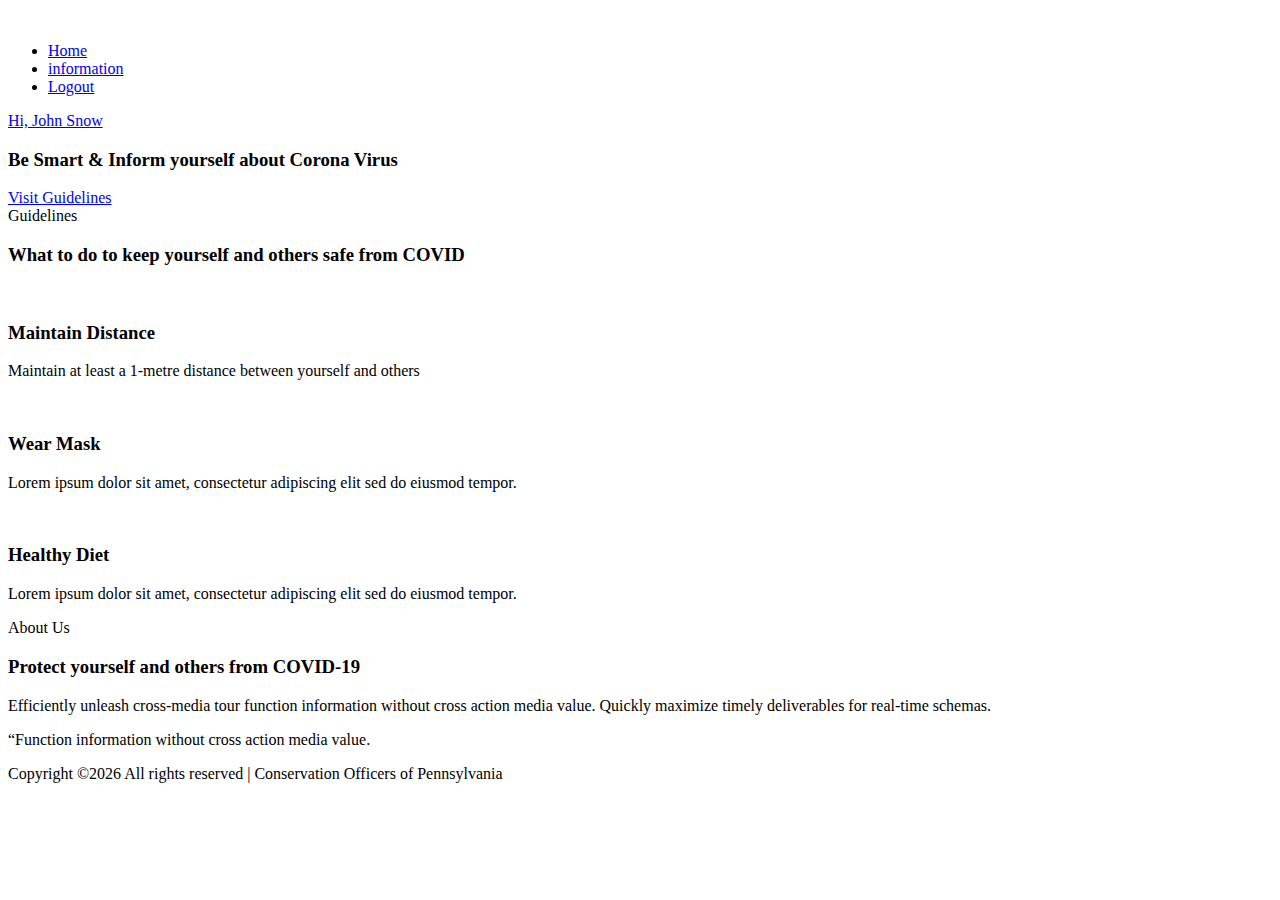
==== home.html @ bccfac81 "Update home.html" ====
<!doctype html>
<html class="no-js" lang="zxx">
<head>
<meta charset="utf-8">
<meta http-equiv="x-ua-compatible" content="ie=edge">
<title>COPA Self service portal</title>
<meta name="description" content="">
<meta name="viewport" content="width=device-width, initial-scale=1">

<link rel="shortcut icon" href="assets/imgs/copa_logo.png" type="image/x-icon">  

<!-- <link rel="manifest" href="site.webmanifest"> -->
<!-- Place favicon.ico in the root directory -->
<!-- CSS here -->
<link rel="stylesheet" href="https://preview.colorlib.com/theme/startup2/css/A.bootstrap.min.css+owl.carousel.min.css+magnific-popup.css+font-awesome.min.css+themify-icons.css+nice-select.css+flaticon.css+gijgo.css+animate.min.css+slick.css+slicknav.css,Mcc.4jA0CeM3sC.css.pagespeed.cf.LYSXJJMlQ9.css"/>
<link rel="stylesheet" href="https://preview.colorlib.com/theme/startup2/css/A.style.css.pagespeed.cf.qqee7Y25wh.css">
<!-- <link rel="stylesheet" href="css/responsive.css"> -->


<style>
.slider_bg_1 {
    background-image: url(https://www.jhsph.edu/sebin/j/b/mask-q-and-a-820x440.jpg);
}

.about_area::before {
    content: '';
    background-image: url(https://bostonglobe-prod.cdn.arcpublishing.com/resizer/13lHz51WtdcXd3jiH9vYpDDgEOo=/1440x0/arc-anglerfish-arc2-prod-bostonglobe.s3.amazonaws.com/public/D3DM2EZ62YUIU7ZP45FVDKS4FU.jpg);
    
}

</style>

<script src ='https://ipdemo.sbyteapps.com:8443/prweb/app/default/?pyActivity=pzIncludeMashupScripts'></script>
<script src ='assets/PegaChat/PegaHelper.js'></script>
<script src ='assets/PegaChat/PegaHelperExtension.js'></script>
<link rel="stylesheet" type="text/css" href="assets/PegaChat/PegaStyles.css?nocache=20201105T164440.609GMT">

<script id="pega-wm-chat" src="https://widget.use1.chat.pega.digital/cae58a26-e95c-4a4b-a9ca-451af3422c18/widget.js"></script>
</head>
<body>
<!--[if lte IE 9]>
            <p class="browserupgrade">You are using an <strong>outdated</strong> browser. Please <a href="https://browsehappy.com/">upgrade your browser</a> to improve your experience and security.</p>
        <![endif]-->
<!-- header-start -->
<header>
<div class="header-area ">
<div id="sticky-header" class="main-header-area">
<div class="container-fluid p-0">
<div class="row align-items-center no-gutters">
<div class="col-xl-2 col-lg-2">
<div class="logo-img">
<a href="index.html">
<img src="assets/imgs/copa_logo.png" width="40%" alt="">
</a>
</div>
</div>
<div class="col-xl-8 col-lg-8">
<div class="main-menu  d-none d-lg-block text-center">
<nav>
<ul id="navigation">
<li><a class="active" href="index.html">Home</a></li>
<li><a href="#">information</a></li>

<li><a href="/index.html">Logout</a></li>
</ul>
</nav>
</div>
</div>
<div class="col-lg-2 d-none d-lg-block">
<div class="log_chat_area d-flex align-items-end">
<a href="#" data-scroll-nav="0" class="say_hi">Hi, John Snow</a> 
</div>
</div>
<div class="col-12">
<div class="mobile_menu d-block d-lg-none"></div>
</div>
</div>
</div>
</div>
</div>
</header>
<!-- header-end -->
<!-- slider_area_start -->
<div class="slider_area">
<div class="single_slider  d-flex align-items-center slider_bg_1 overlay">
<div class="container">
<div class="row align-items-center justify-content-start">
<div class="col-lg-10 col-md-10">
<div class="slider_text">
<h3 class="wow fadeInLeft" data-wow-duration="1s" data-wow-delay=".1s">
Be Smart &
Inform yourself about 
Corona Virus
</h3>
<a class="boxed-btn3 wow fadeInLeft" data-wow-duration="1s" data-wow-delay=".2s" href="#">Visit Guidelines</a>
</div>
</div>
</div>
</div>
</div>
</div>
<!-- slider_area_end -->
<!-- service_area  -->
<div class="service_area">
<div class="container">
<div class="row justify-content-center">
<div class="col-lg-6">
<div class="section_title text-center mb-70">
<span class="wow fadeInUp" data-wow-duration="1s" data-wow-delay=".1s">Guidelines</span>
<h3 class="wow fadeInUp" data-wow-duration="1.2s" data-wow-delay=".2s">What to do to keep yourself and others safe from COVID
</h3>
</div>
</div>
</div>
<div class="row">
<div class="col-xl-4 col-md-4">
<div class="single_service text-center wow fadeInLeft" data-wow-duration="1.2s" data-wow-delay=".4s">
<div class="icon">
<img src="img/svg_icon/1.svg" alt="">
</div>
<h3>Maintain Distance</h3>
<p>Maintain at least a 1-metre distance between yourself and others</p>
</div>
</div>
<div class="col-xl-4 col-md-4">
<div class="single_service text-center wow fadeInUp" data-wow-duration="1s" data-wow-delay=".3s">
<div class="icon">
<img src="img/svg_icon/2.svg" alt="">
</div>
<h3>Wear Mask</h3>
<p>Lorem ipsum dolor sit amet, consectetur adipiscing elit sed do eiusmod tempor.</p>
</div>
</div>
<div class="col-xl-4 col-md-4">
<div class="single_service text-center wow fadeInRight" data-wow-duration="1.2s" data-wow-delay=".4s">
<div class="icon">
<img src="img/svg_icon/3.svg" alt="">
</div>
<h3>Healthy Diet</h3>
<p>Lorem ipsum dolor sit amet, consectetur adipiscing elit sed do eiusmod tempor.</p>
</div>
</div>
</div>
</div>
</div>
<!--/ service_area  -->
<div class="about_area">
<div class="container">
<div class="row justify-content-end">
<div class="col-lg-5 offset-lg-1">
<div class="about_info">
<div class="section_title white_text">
<span class="wow fadeInUp" data-wow-duration="1s" data-wow-delay=".3s">About Us</span>
<h3 class="wow fadeInUp" data-wow-duration="1s" data-wow-delay=".4s">Protect yourself and others from COVID-19</h3>
<p class="mid_text wow fadeInUp" data-wow-duration="1s" data-wow-delay=".5s">Efficiently unleash cross-media tour function information without cross action media value. Quickly maximize timely deliverables for real-time schemas.</p>
<p class="last_text wow fadeInUp" data-wow-duration="1s" data-wow-delay=".6s">“Function information without cross action media value.</p>
</div>
</div>
</div>
</div>
</div>
</div>


<!-- footer start -->
<footer class="footer">

<div class="copy-right_text">
<div class="container">
<div class="footer_border"></div>
<div class="row">
<div class="col-xl-12">
<p class="copy_right text-center wow fadeInUp" data-wow-duration="1s" data-wow-delay="1.3s">

Copyright &copy;<script>document.write(new Date().getFullYear());</script> All rights reserved | Conservation Officers of Pennsylvania

</p>
</div>
</div>
</div>
</div>
</footer>
<!--/ footer end  -->
<!-- JS here -->
<script src="https://preview.colorlib.com/theme/startup2/js/vendor/modernizr-3.5.0.min.js.pagespeed.jm.L_Pj9CgKas.js"></script>
<script src="https://preview.colorlib.com/theme/startup2/js/vendor/jquery-1.12.4.min.js.pagespeed.jm.29OAZzvhfX.js"></script>
<script src="https://preview.colorlib.com/theme/startup2/js/popper.min.js+bootstrap.min.js.pagespeed.jc.5AZhR6kluh.js"></script>
<script src="https://preview.colorlib.com/theme/startup2/js/owl.carousel.min.js+isotope.pkgd.min.js+ajax-form.js+waypoints.min.js+jquery.counterup.min.js.pagespeed.jc._ejuwh3DNb.js"></script>

<script src="https://preview.colorlib.com/theme/startup2/js/imagesloaded.pkgd.min.js+scrollIt.js+jquery.scrollUp.min.js+wow.min.js+nice-select.min.js+jquery.slicknav.min.js+jquery.magnific-popup.min.js+plugins.js.pagespeed.jc.b4AYiLgVNi.js"></script>

<script src="https://preview.colorlib.com/theme/startup2/js/gijgo.min.js.pagespeed.ce.Jhxbkf3sVo.js"></script>
<!--contact js-->
<script src="https://preview.colorlib.com/theme/startup2/js/contact.js+jquery.ajaxchimp.min.js+jquery.form.js+jquery.validate.min.js+mail-script.js+main.js.pagespeed.jc.rJVEhcYNwB.js"></script>
</body>
</html>
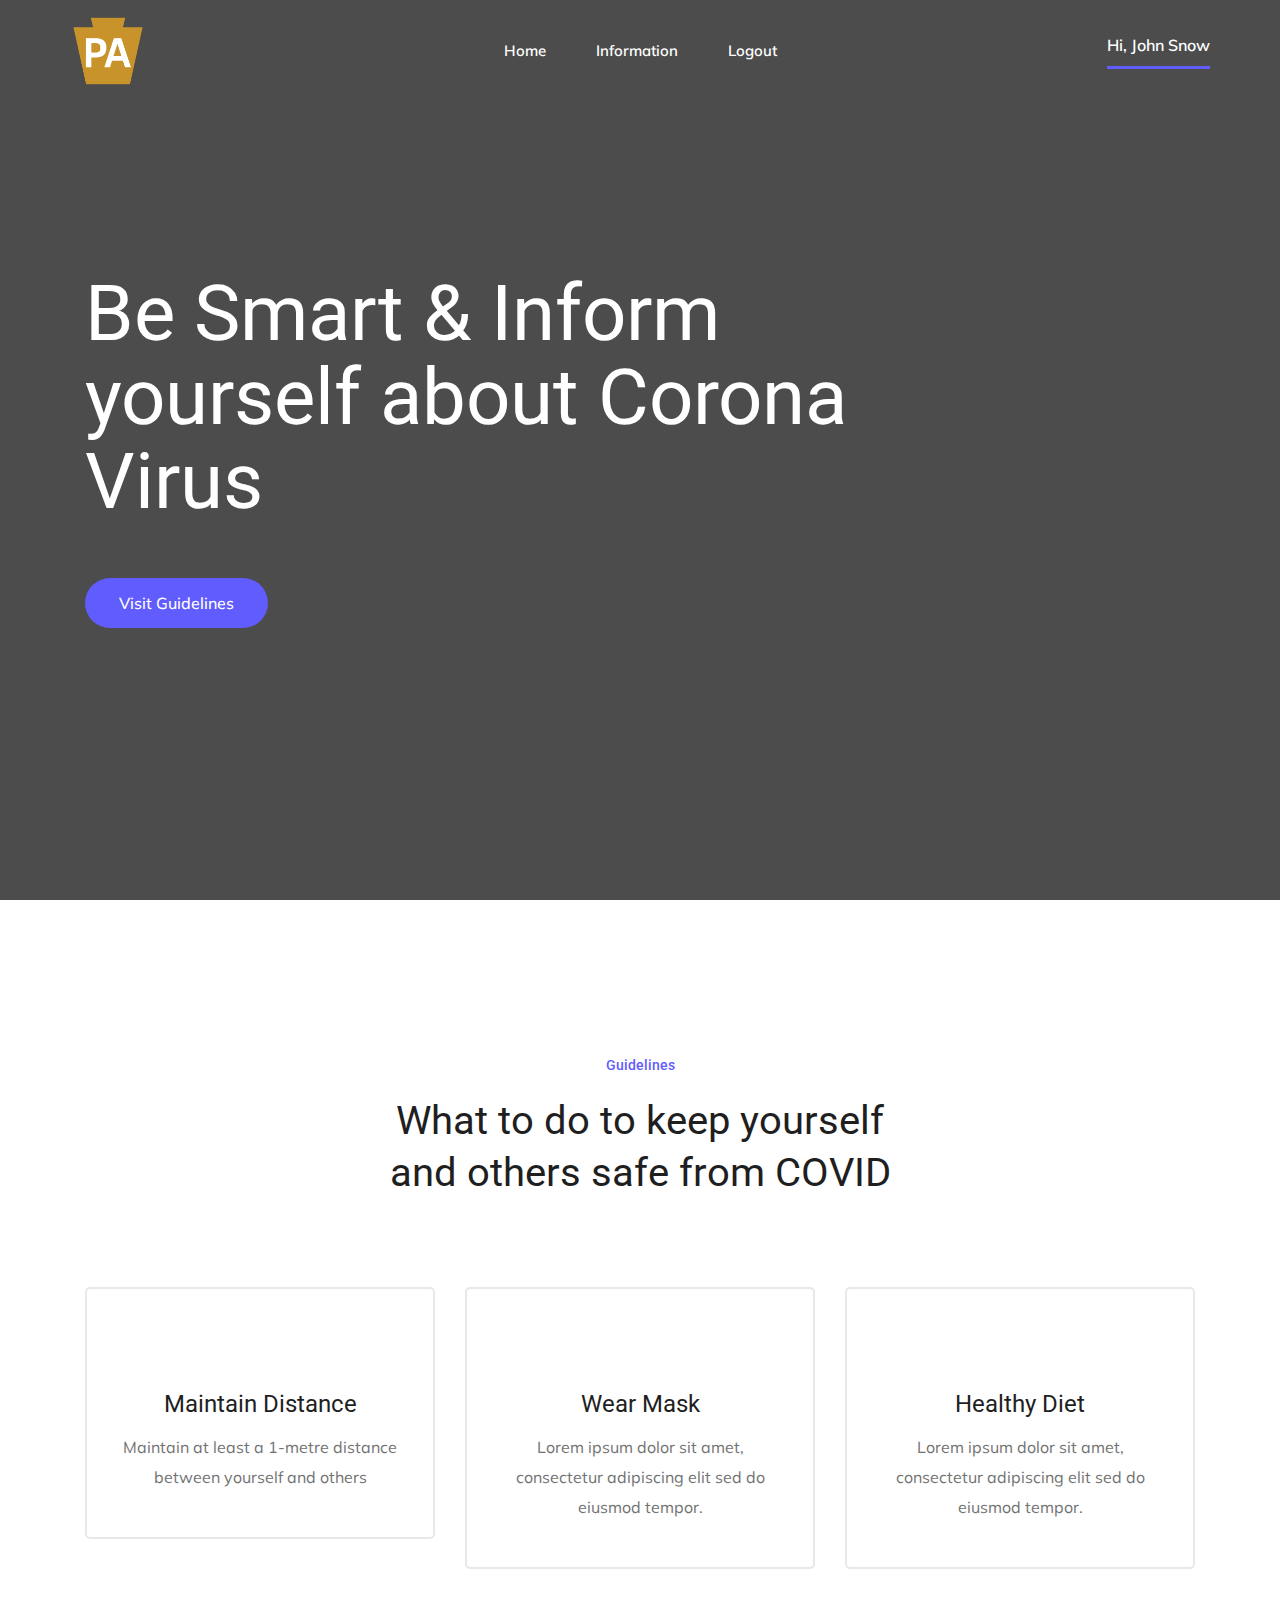
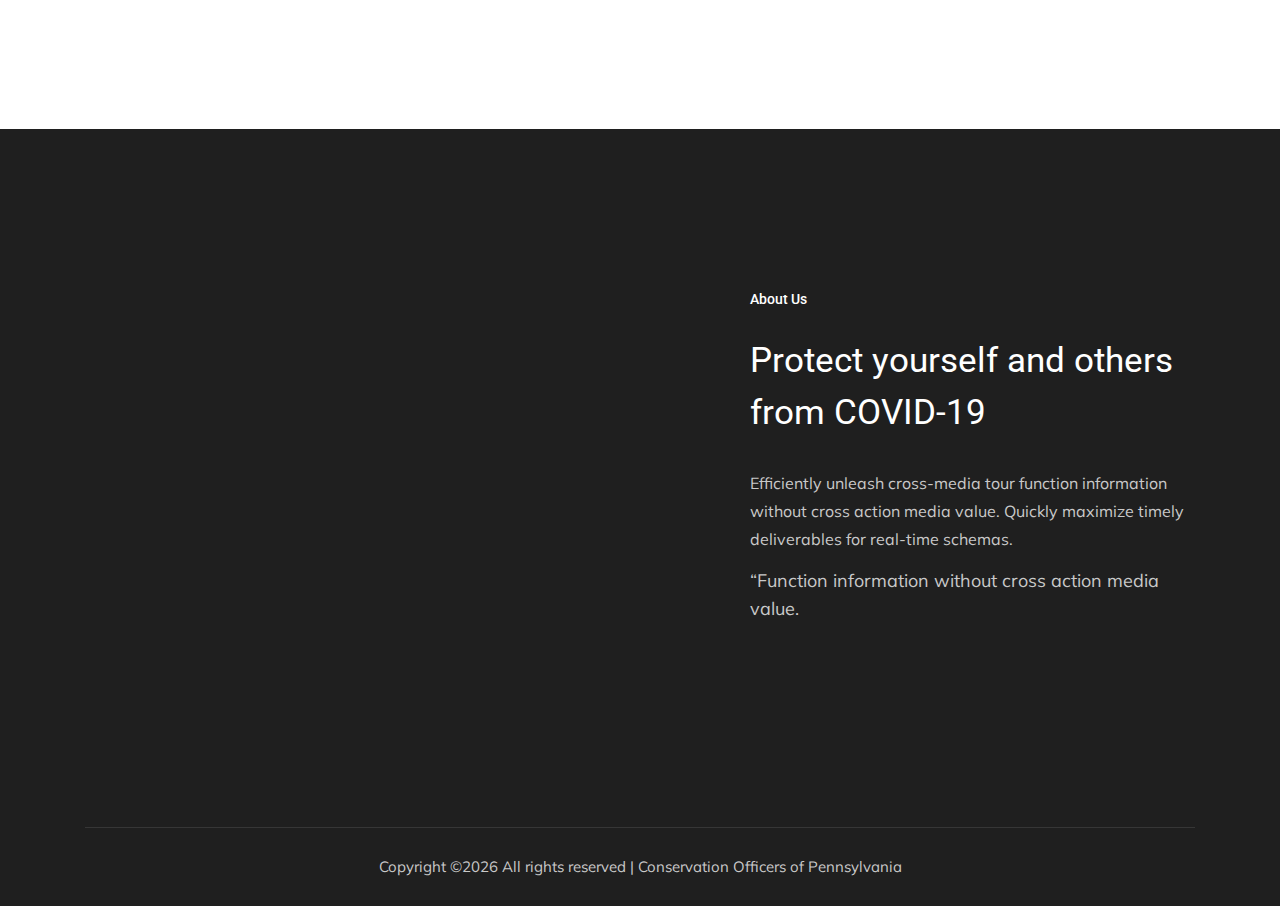
==== commit dc7a7d7e: "Update home.html" ====
--- a/home.html
+++ b/home.html
@@ -13,8 +13,8 @@
 <!-- <link rel="manifest" href="site.webmanifest"> -->
 <!-- Place favicon.ico in the root directory -->
 <!-- CSS here -->
-<link rel="stylesheet" href="https://preview.colorlib.com/theme/startup2/css/A.bootstrap.min.css+owl.carousel.min.css+magnific-popup.css+font-awesome.min.css+themify-icons.css+nice-select.css+flaticon.css+gijgo.css+animate.min.css+slick.css+slicknav.css,Mcc.4jA0CeM3sC.css.pagespeed.cf.LYSXJJMlQ9.css"/>
-<link rel="stylesheet" href="https://preview.colorlib.com/theme/startup2/css/A.style.css.pagespeed.cf.qqee7Y25wh.css">
+<link rel="stylesheet" href="assets/main.css"/>
+<link rel="stylesheet" href="assets/page.css">
 <!-- <link rel="stylesheet" href="css/responsive.css"> -->
 
 
@@ -28,15 +28,11 @@
     background-image: url(https://bostonglobe-prod.cdn.arcpublishing.com/resizer/13lHz51WtdcXd3jiH9vYpDDgEOo=/1440x0/arc-anglerfish-arc2-prod-bostonglobe.s3.amazonaws.com/public/D3DM2EZ62YUIU7ZP45FVDKS4FU.jpg);
     
 }
-
+<script id="pega-wm-chat" src="https://widget.use1.chat.pega.digital/0f39f55a-a44f-4980-b6b9-360b5de62053/widget.js"></script> 
 </style>
 
-<script src ='https://ipdemo.sbyteapps.com:8443/prweb/app/default/?pyActivity=pzIncludeMashupScripts'></script>
-<script src ='assets/PegaChat/PegaHelper.js'></script>
-<script src ='assets/PegaChat/PegaHelperExtension.js'></script>
-<link rel="stylesheet" type="text/css" href="assets/PegaChat/PegaStyles.css?nocache=20201105T164440.609GMT">
 
-<script id="pega-wm-chat" src="https://widget.use1.chat.pega.digital/cae58a26-e95c-4a4b-a9ca-451af3422c18/widget.js"></script>
+
 </head>
 <body>
 <!--[if lte IE 9]>
--- a/assets/main.css
+++ b/assets/main.css
@@ -0,0 +1,1483 @@
+@font-face{font-family:'FontAwesome';src:url(../fonts/fontawesome-webfont.eot?v=4.7.0);src:url(../fonts/fontawesome-webfont.eot?#iefix&v=4.7.0) format('embedded-opentype') , url(../fonts/fontawesome-webfont.woff2?v=4.7.0) format('woff2') , url(../fonts/fontawesome-webfont.woff?v=4.7.0) format('woff') , url(../fonts/fontawesome-webfont.ttf?v=4.7.0) format('truetype') , url(../fonts/fontawesome-webfont.svg?v=4.7.0#fontawesomeregular) format('svg');font-weight:normal;font-style:normal}@font-face{font-family:'themify';src:url(../fonts/themify.eot?-fvbane);src:url(../fonts/themify.eot?#iefix-fvbane) format('embedded-opentype') , url(../fonts/themify.woff?-fvbane) format('woff') , url(../fonts/themify.ttf?-fvbane) format('truetype') , url(../fonts/themify.svg?-fvbane#themify) format('svg');font-weight:normal;font-style:normal}@font-face{font-family:"Flaticon";src:url(../fonts/Flaticon.eot);src:url(../fonts/Flaticon.eot);src:url(../fonts/Flaticon.eot?#iefix) format("embedded-opentype") , url(../fonts/Flaticon.woff2) format("woff2") , url(../fonts/Flaticon.woff) format("woff") , url(../fonts/Flaticon.ttf) format("truetype") , url(../fonts/Flaticon.svg#Flaticon) format("svg");font-weight:normal;font-style:normal}@media screen and (-webkit-min-device-pixel-ratio:0){@font-face{font-family:"Flaticon";src:url(./Flaticon.svg#Flaticon) format("svg")}}@font-face{font-family:'gijgo-material';src:url(../fonts/gijgo-material.eot?235541);src:url(../fonts/gijgo-material.eot?235541#iefix) format('embedded-opentype') , url(../fonts/gijgo-material.ttf?235541) format('truetype') , url(../fonts/gijgo-material.woff?235541) format('woff') , url(../fonts/gijgo-material.svg?235541#gijgo-material) format('svg');font-weight:normal;font-style:normal}:root{--blue:#007bff;--indigo:#6610f2;--purple:#6f42c1;--pink:#e83e8c;--red:#dc3545;--orange:#fd7e14;--yellow:#ffc107;--green:#28a745;--teal:#20c997;--cyan:#17a2b8;--white:#fff;--gray:#6c757d;--gray-dark:#343a40;--primary:#007bff;--secondary:#6c757d;--success:#28a745;--info:#17a2b8;--warning:#ffc107;--danger:#dc3545;--light:#f8f9fa;--dark:#343a40;--breakpoint-xs:0;--breakpoint-sm:576px;--breakpoint-md:768px;--breakpoint-lg:992px;--breakpoint-xl:1200px;--font-family-sans-serif:-apple-system , BlinkMacSystemFont , "Segoe UI" , Roboto , "Helvetica Neue" , Arial , sans-serif , "Apple Color Emoji" , "Segoe UI Emoji" , "Segoe UI Symbol";--font-family-monospace:SFMono-Regular , Menlo , Monaco , Consolas , "Liberation Mono" , "Courier New" , monospace}*,::after,::before{box-sizing:border-box}html{font-family:sans-serif;line-height:1.15;-webkit-text-size-adjust:100%;-ms-text-size-adjust:100%;-ms-overflow-style:scrollbar;-webkit-tap-highlight-color:transparent}@-ms-viewport {
+    width: device-width
+}article,aside,dialog,figcaption,figure,footer,header,main,nav,section{display:block}body{margin:0;font-family:-apple-system,BlinkMacSystemFont,"Segoe UI",Roboto,"Helvetica Neue",Arial,sans-serif,"Apple Color Emoji","Segoe UI Emoji","Segoe UI Symbol";font-size:1rem;font-weight:400;line-height:1.5;color:#212529;text-align:left;background-color:#fff}[tabindex="-1"]:focus{outline:0!important}h1,h2,h3,h4,h5,h6{margin-top:0;margin-bottom:.5rem}p{margin-top:0;margin-bottom:1rem}address{margin-bottom:1rem;font-style:normal;line-height:inherit}ol,ul{margin-top:0;margin-bottom:1rem}ol ol,ol ul,ul ol,ul ul{margin-bottom:0}dt{font-weight:700}dd{margin-bottom:.5rem;margin-left:0}blockquote{margin:0 0 1rem}b,strong{font-weight:bolder}small{font-size:80%}sub,sup{position:relative;font-size:75%;line-height:0;vertical-align:baseline}sub{bottom:-.25em}sup{top:-.5em}a{color:#007bff;text-decoration:none;background-color:transparent;-webkit-text-decoration-skip:objects}a:hover{color:#0056b3;text-decoration:underline}a:not([href]):not([tabindex]) {color:inherit;text-decoration:none}a:not([href]):not([tabindex]):focus,
+a:not([href]):not([tabindex]):hover {color:inherit;text-decoration:none}a:not([href]):not([tabindex]):focus {outline:0}code,pre{font-family:monospace,monospace;font-size:1em}pre{margin-top:0;margin-bottom:1rem;overflow:auto;-ms-overflow-style:scrollbar}figure{margin:0 0 1rem}img{vertical-align:middle;border-style:none}svg:not(:root) {overflow:hidden}table{border-collapse:collapse}caption{padding-top:.75rem;padding-bottom:.75rem;color:#6c757d;text-align:left;caption-side:bottom}th{text-align:inherit}label{display:inline-block;margin-bottom:.5rem}button{border-radius:0}button:focus{outline:1px dotted;outline:5px auto -webkit-focus-ring-color}button,input,select,textarea{margin:0;font-family:inherit;font-size:inherit;line-height:inherit}button,input{overflow:visible}button,select{text-transform:none}[type="reset"],[type="submit"],button,html [type="button"]{-webkit-appearance:button}[type="button"]::-moz-focus-inner,[type="reset"]::-moz-focus-inner,[type="submit"]::-moz-focus-inner,button::-moz-focus-inner{padding:0;border-style:none}input[type="checkbox"],input[type="radio"]{box-sizing:border-box;padding:0}input[type="date"],input[type="datetime-local"],input[type="month"],input[type="time"]{-webkit-appearance:listbox}textarea{overflow:auto;resize:vertical}fieldset{min-width:0;padding:0;margin:0;border:0}progress{vertical-align:baseline}[type="number"]::-webkit-inner-spin-button,[type="number"]::-webkit-outer-spin-button{height:auto}[type="search"]{outline-offset:-2px;-webkit-appearance:none}[type="search"]::-webkit-search-cancel-button,[type="search"]::-webkit-search-decoration{-webkit-appearance:none}output{display:inline-block}template{display:none}[hidden]{display:none!important}.h1,.h2,.h3,.h4,.h5,.h6,h1,h2,h3,h4,h5,h6{margin-bottom:.5rem;font-family:inherit;font-weight:500;line-height:1.2;color:inherit}.h1,h1{font-size:2.5rem}.h2,h2{font-size:2rem}.h3,h3{font-size:1.75rem}.h4,h4{font-size:1.5rem}.h5,h5{font-size:1.25rem}.h6,h6{font-size:1rem}.small,small{font-size:80%;font-weight:400}.blockquote{margin-bottom:1rem;font-size:1.25rem}.img-fluid{max-width:100%;height:auto}.figure{display:inline-block}code,pre{font-family:SFMono-Regular,Menlo,Monaco,Consolas,"Liberation Mono","Courier New",monospace}code{font-size:87.5%;color:#e83e8c;word-break:break-word}a>code{color:inherit}pre{display:block;font-size:87.5%;color:#212529}pre code{font-size:inherit;color:inherit;word-break:normal}.container{width:100%;padding-right:15px;padding-left:15px;margin-right:auto;margin-left:auto}@media (min-width:576px){.container{max-width:540px}}@media (min-width:768px){.container{max-width:720px}}@media (min-width:992px){.container{max-width:960px}}@media (min-width:1200px){.container{max-width:1140px}}.container-fluid{width:100%;padding-right:15px;padding-left:15px;margin-right:auto;margin-left:auto}.row{display:-webkit-box;display:-ms-flexbox;display:flex;-ms-flex-wrap:wrap;flex-wrap:wrap;margin-right:-15px;margin-left:-15px}.no-gutters{margin-right:0;margin-left:0}.no-gutters>.col,.no-gutters>[class*="col-"]{padding-right:0;padding-left:0}.col,.col-12,.col-lg-10,.col-lg-12,.col-lg-2,.col-lg-3,.col-lg-4,.col-lg-5,.col-lg-6,.col-lg-7,.col-lg-8,.col-md-10,.col-md-12,.col-md-3,.col-md-4,.col-md-6,.col-md-8,.col-md-9,.col-sm-4,.col-sm-6,.col-xl-12,.col-xl-2,.col-xl-4,.col-xl-7,.col-xl-8{position:relative;width:100%;min-height:1px;padding-right:15px;padding-left:15px}.col{-ms-flex-preferred-size:0;flex-basis:0;-webkit-box-flex:1;-ms-flex-positive:1;flex-grow:1;max-width:100%}.col-12{-webkit-box-flex:0;-ms-flex:0 0 100%;flex:0 0 100%;max-width:100%}@media (min-width:576px){.col-sm-4{-webkit-box-flex:0;-ms-flex:0 0 33.333333%;flex:0 0 33.333333%;max-width:33.333333%}.col-sm-6{-webkit-box-flex:0;-ms-flex:0 0 50%;flex:0 0 50%;max-width:50%}}@media (min-width:768px){.col-md-3{-webkit-box-flex:0;-ms-flex:0 0 25%;flex:0 0 25%;max-width:25%}.col-md-4{-webkit-box-flex:0;-ms-flex:0 0 33.333333%;flex:0 0 33.333333%;max-width:33.333333%}.col-md-6{-webkit-box-flex:0;-ms-flex:0 0 50%;flex:0 0 50%;max-width:50%}.col-md-8{-webkit-box-flex:0;-ms-flex:0 0 66.666667%;flex:0 0 66.666667%;max-width:66.666667%}.col-md-9{-webkit-box-flex:0;-ms-flex:0 0 75%;flex:0 0 75%;max-width:75%}.col-md-10{-webkit-box-flex:0;-ms-flex:0 0 83.333333%;flex:0 0 83.333333%;max-width:83.333333%}.col-md-12{-webkit-box-flex:0;-ms-flex:0 0 100%;flex:0 0 100%;max-width:100%}}@media (min-width:992px){.col-lg-2{-webkit-box-flex:0;-ms-flex:0 0 16.666667%;flex:0 0 16.666667%;max-width:16.666667%}.col-lg-3{-webkit-box-flex:0;-ms-flex:0 0 25%;flex:0 0 25%;max-width:25%}.col-lg-4{-webkit-box-flex:0;-ms-flex:0 0 33.333333%;flex:0 0 33.333333%;max-width:33.333333%}.col-lg-5{-webkit-box-flex:0;-ms-flex:0 0 41.666667%;flex:0 0 41.666667%;max-width:41.666667%}.col-lg-6{-webkit-box-flex:0;-ms-flex:0 0 50%;flex:0 0 50%;max-width:50%}.col-lg-7{-webkit-box-flex:0;-ms-flex:0 0 58.333333%;flex:0 0 58.333333%;max-width:58.333333%}.col-lg-8{-webkit-box-flex:0;-ms-flex:0 0 66.666667%;flex:0 0 66.666667%;max-width:66.666667%}.col-lg-10{-webkit-box-flex:0;-ms-flex:0 0 83.333333%;flex:0 0 83.333333%;max-width:83.333333%}.col-lg-12{-webkit-box-flex:0;-ms-flex:0 0 100%;flex:0 0 100%;max-width:100%}.offset-lg-1{margin-left:8.333333%}}@media (min-width:1200px){.col-xl-2{-webkit-box-flex:0;-ms-flex:0 0 16.666667%;flex:0 0 16.666667%;max-width:16.666667%}.col-xl-4{-webkit-box-flex:0;-ms-flex:0 0 33.333333%;flex:0 0 33.333333%;max-width:33.333333%}.col-xl-7{-webkit-box-flex:0;-ms-flex:0 0 58.333333%;flex:0 0 58.333333%;max-width:58.333333%}.col-xl-8{-webkit-box-flex:0;-ms-flex:0 0 66.666667%;flex:0 0 66.666667%;max-width:66.666667%}.col-xl-12{-webkit-box-flex:0;-ms-flex:0 0 100%;flex:0 0 100%;max-width:100%}}.table{width:100%;max-width:100%;margin-bottom:1rem;background-color:transparent}.table td,.table th{padding:.75rem;vertical-align:top;border-top:1px solid #dee2e6}.table thead th{vertical-align:bottom;border-bottom:2px solid #dee2e6}.table tbody+tbody{border-top:2px solid #dee2e6}.table .table{background-color:#fff}.table-bordered{border:1px solid #dee2e6}.table-bordered td,.table-bordered th{border:1px solid #dee2e6}.table-bordered thead td,.table-bordered thead th{border-bottom-width:2px}.table-hover tbody tr:hover{background-color:rgba(0,0,0,.075)}.form-control{display:block;width:100%;padding:.375rem .75rem;font-size:1rem;line-height:1.5;color:#495057;background-color:#fff;background-clip:padding-box;border:1px solid #ced4da;border-radius:.25rem;transition:border-color .15s ease-in-out , box-shadow .15s ease-in-out}.form-control::-ms-expand{background-color:transparent;border:0}.form-control:focus{color:#495057;background-color:#fff;border-color:#80bdff;outline:0;box-shadow:0 0 0 .2rem rgba(0,123,255,.25)}.form-control::-webkit-input-placeholder{color:#6c757d;opacity:1}.form-control::-moz-placeholder{color:#6c757d;opacity:1}.form-control:-ms-input-placeholder{color:#6c757d;opacity:1}.form-control::-ms-input-placeholder{color:#6c757d;opacity:1}.form-control::placeholder{color:#6c757d;opacity:1}.form-control:disabled{background-color:#e9ecef;opacity:1}select.form-control:not([size]):not([multiple]) {height: calc(2.25rem + 2px)
+}select.form-control:focus::-ms-value{color:#495057;background-color:#fff}.form-control-sm,.input-group-sm>.form-control,.input-group-sm>.input-group-append>.btn{padding:.25rem .5rem;font-size:.875rem;line-height:1.5;border-radius:.2rem}.input-group-sm>.input-group-append>select.btn:not([size]):not([multiple]),
+.input-group-sm>select.form-control:not([size]):not([multiple]),
+select.form-control-sm:not([size]):not([multiple]) {height: calc(1.8125rem + 2px)
+}.form-control-lg,.input-group-lg>.form-control,.input-group-lg>.input-group-append>.btn{padding:.5rem 1rem;font-size:1.25rem;line-height:1.5;border-radius:.3rem}.input-group-lg>.input-group-append>select.btn:not([size]):not([multiple]),
+.input-group-lg>select.form-control:not([size]):not([multiple]),
+select.form-control-lg:not([size]):not([multiple]) {height: calc(2.875rem + 2px)
+}.form-group{margin-bottom:1rem}.btn{display:inline-block;font-weight:400;text-align:center;white-space:nowrap;vertical-align:middle;-webkit-user-select:none;-moz-user-select:none;-ms-user-select:none;user-select:none;border:1px solid transparent;padding:.375rem .75rem;font-size:1rem;line-height:1.5;border-radius:.25rem;transition:color .15s ease-in-out , background-color .15s ease-in-out , border-color .15s ease-in-out , box-shadow .15s ease-in-out}.btn:focus,.btn:hover{text-decoration:none}.btn.focus,.btn:focus{outline:0;box-shadow:0 0 0 .2rem rgba(0,123,255,.25)}.btn.disabled,.btn:disabled{opacity:.65}.btn:not(:disabled):not(.disabled) {cursor:pointer}.btn:not(:disabled):not(.disabled).active,
+.btn:not(:disabled):not(.disabled):active {background-image:none}a.btn.disabled,fieldset:disabled a.btn{pointer-events:none}.btn-outline-secondary{color:#6c757d;background-color:transparent;background-image:none;border-color:#6c757d}.btn-outline-secondary:hover{color:#fff;background-color:#6c757d;border-color:#6c757d}.btn-outline-secondary.focus,.btn-outline-secondary:focus{box-shadow:0 0 0 .2rem rgba(108,117,125,.5)}.btn-outline-secondary.disabled,.btn-outline-secondary:disabled{color:#6c757d;background-color:transparent}.btn-outline-secondary:not(:disabled):not(.disabled).active,
+.btn-outline-secondary:not(:disabled):not(.disabled):active,
+.show>.btn-outline-secondary.dropdown-toggle {color:#fff;background-color:#6c757d;border-color:#6c757d}.btn-outline-secondary:not(:disabled):not(.disabled).active:focus,
+.btn-outline-secondary:not(:disabled):not(.disabled):active:focus,
+.show>.btn-outline-secondary.dropdown-toggle:focus {box-shadow:0 0 0 .2rem rgba(108,117,125,.5)}.btn-sm{padding:.25rem .5rem;font-size:.875rem;line-height:1.5;border-radius:.2rem}.fade{opacity:0;transition:opacity .15s linear}.fade.show{opacity:1}.collapse{display:none}.collapse.show{display:block}tr.collapse.show{display:table-row}tbody.collapse.show{display:table-row-group}.collapsing{position:relative;height:0;overflow:hidden;transition:height .35s ease}.dropdown,.dropup{position:relative}.dropdown-toggle::after{display:inline-block;width:0;height:0;margin-left:.255em;vertical-align:.255em;content:"";border-top:.3em solid;border-right:.3em solid transparent;border-bottom:0;border-left:.3em solid transparent}.dropdown-toggle:empty::after{margin-left:0}.dropdown-menu{position:absolute;top:100%;left:0;z-index:1000;display:none;float:left;min-width:10rem;padding:.5rem 0;margin:.125rem 0 0;font-size:1rem;color:#212529;text-align:left;list-style:none;background-color:#fff;background-clip:padding-box;border:1px solid rgba(0,0,0,.15);border-radius:.25rem}.dropup .dropdown-menu{margin-top:0;margin-bottom:.125rem}.dropup .dropdown-toggle::after{display:inline-block;width:0;height:0;margin-left:.255em;vertical-align:.255em;content:"";border-top:0;border-right:.3em solid transparent;border-bottom:.3em solid;border-left:.3em solid transparent}.dropup .dropdown-toggle:empty::after{margin-left:0}.dropright .dropdown-menu{margin-top:0;margin-left:.125rem}.dropright .dropdown-toggle::after{display:inline-block;width:0;height:0;margin-left:.255em;vertical-align:.255em;content:"";border-top:.3em solid transparent;border-bottom:.3em solid transparent;border-left:.3em solid}.dropright .dropdown-toggle:empty::after{margin-left:0}.dropright .dropdown-toggle::after{vertical-align:0}.dropleft .dropdown-menu{margin-top:0;margin-right:.125rem}.dropleft .dropdown-toggle::after{display:inline-block;width:0;height:0;margin-left:.255em;vertical-align:.255em;content:""}.dropleft .dropdown-toggle::after{display:none}.dropleft .dropdown-toggle::before{display:inline-block;width:0;height:0;margin-right:.255em;vertical-align:.255em;content:"";border-top:.3em solid transparent;border-right:.3em solid;border-bottom:.3em solid transparent}.dropleft .dropdown-toggle:empty::after{margin-left:0}.dropleft .dropdown-toggle::before{vertical-align:0}.dropdown-item{display:block;width:100%;padding:.25rem 1.5rem;clear:both;font-weight:400;color:#212529;text-align:inherit;white-space:nowrap;background-color:transparent;border:0}.dropdown-item:focus,.dropdown-item:hover{color:#16181b;text-decoration:none;background-color:#f8f9fa}.dropdown-item.active,.dropdown-item:active{color:#fff;text-decoration:none;background-color:#007bff}.dropdown-item.disabled,.dropdown-item:disabled{color:#6c757d;background-color:transparent}.dropdown-menu.show{display:block}.btn-group{position:relative;display:-webkit-inline-box;display:-ms-inline-flexbox;display:inline-flex;vertical-align:middle}.btn-group>.btn{position:relative;-webkit-box-flex:0;-ms-flex:0 1 auto;flex:0 1 auto}.btn-group>.btn:hover{z-index:1}.btn-group>.btn.active,.btn-group>.btn:active,.btn-group>.btn:focus{z-index:1}.btn-group .btn+.btn,.btn-group .btn+.btn-group,.btn-group .btn-group+.btn,.btn-group .btn-group+.btn-group{margin-left:-1px}.btn-toolbar{display:-webkit-box;display:-ms-flexbox;display:flex;-ms-flex-wrap:wrap;flex-wrap:wrap;-webkit-box-pack:start;-ms-flex-pack:start;justify-content:flex-start}.btn-toolbar .input-group{width:auto}.btn-group>.btn:first-child{margin-left:0}.btn-group>.btn-group:not(:last-child)>.btn,
+.btn-group>.btn:not(:last-child):not(.dropdown-toggle) {border-top-right-radius:0;border-bottom-right-radius:0}.btn-group>.btn-group:not(:first-child)>.btn,
+.btn-group>.btn:not(:first-child) {border-top-left-radius:0;border-bottom-left-radius:0}.input-group{position:relative;display:-webkit-box;display:-ms-flexbox;display:flex;-ms-flex-wrap:wrap;flex-wrap:wrap;-webkit-box-align:stretch;-ms-flex-align:stretch;align-items:stretch;width:100%}.input-group>.form-control{position:relative;-webkit-box-flex:1;-ms-flex:1 1 auto;flex:1 1 auto;width:1%;margin-bottom:0}.input-group>.form-control:focus{z-index:3}.input-group>.form-control+.form-control{margin-left:-1px}.input-group>.form-control:not(:last-child) {border-top-right-radius:0;border-bottom-right-radius:0}.input-group>.form-control:not(:first-child) {border-top-left-radius:0;border-bottom-left-radius:0}.input-group-append{display:-webkit-box;display:-ms-flexbox;display:flex}.input-group-append .btn{position:relative;z-index:2}.input-group-append .btn+.btn{margin-left:-1px}.input-group-append{margin-left:-1px}.input-group>.input-group-append:last-child>.btn:not(:last-child):not(.dropdown-toggle),
+.input-group>.input-group-append:not(:last-child)>.btn {border-top-right-radius:0;border-bottom-right-radius:0}.input-group>.input-group-append>.btn{border-top-left-radius:0;border-bottom-left-radius:0}.nav{display:-webkit-box;display:-ms-flexbox;display:flex;-ms-flex-wrap:wrap;flex-wrap:wrap;padding-left:0;margin-bottom:0;list-style:none}.nav-link{display:block;padding:.5rem 1rem}.nav-link:focus,.nav-link:hover{text-decoration:none}.nav-link.disabled{color:#6c757d}.navbar{position:relative;display:-webkit-box;display:-ms-flexbox;display:flex;-ms-flex-wrap:wrap;flex-wrap:wrap;-webkit-box-align:center;-ms-flex-align:center;align-items:center;-webkit-box-pack:justify;-ms-flex-pack:justify;justify-content:space-between;padding:.5rem 1rem}.navbar>.container,.navbar>.container-fluid{display:-webkit-box;display:-ms-flexbox;display:flex;-ms-flex-wrap:wrap;flex-wrap:wrap;-webkit-box-align:center;-ms-flex-align:center;align-items:center;-webkit-box-pack:justify;-ms-flex-pack:justify;justify-content:space-between}.navbar-nav{display:-webkit-box;display:-ms-flexbox;display:flex;-webkit-box-orient:vertical;-webkit-box-direction:normal;-ms-flex-direction:column;flex-direction:column;padding-left:0;margin-bottom:0;list-style:none}.navbar-nav .nav-link{padding-right:0;padding-left:0}.navbar-nav .dropdown-menu{position:static;float:none}.navbar-toggler{padding:.25rem .75rem;font-size:1.25rem;line-height:1;background-color:transparent;border:1px solid transparent;border-radius:.25rem}.navbar-toggler:focus,.navbar-toggler:hover{text-decoration:none}.navbar-toggler:not(:disabled):not(.disabled) {cursor:pointer}.card{position:relative;display:-webkit-box;display:-ms-flexbox;display:flex;-webkit-box-orient:vertical;-webkit-box-direction:normal;-ms-flex-direction:column;flex-direction:column;min-width:0;word-wrap:break-word;background-color:#fff;background-clip:border-box;border:1px solid rgba(0,0,0,.125);border-radius:.25rem}.card>.list-group:first-child .list-group-item:first-child{border-top-left-radius:.25rem;border-top-right-radius:.25rem}.card>.list-group:last-child .list-group-item:last-child{border-bottom-right-radius:.25rem;border-bottom-left-radius:.25rem}.card-img{width:100%;border-radius:calc(.25rem - 1px)}.pagination{display:-webkit-box;display:-ms-flexbox;display:flex;padding-left:0;list-style:none;border-radius:.25rem}.page-link{position:relative;display:block;padding:.5rem .75rem;margin-left:-1px;line-height:1.25;color:#007bff;background-color:#fff;border:1px solid #dee2e6}.page-link:hover{color:#0056b3;text-decoration:none;background-color:#e9ecef;border-color:#dee2e6}.page-link:focus{z-index:2;outline:0;box-shadow:0 0 0 .2rem rgba(0,123,255,.25)}.page-link:not(:disabled):not(.disabled) {cursor:pointer}.page-item:first-child .page-link{margin-left:0;border-top-left-radius:.25rem;border-bottom-left-radius:.25rem}.page-item:last-child .page-link{border-top-right-radius:.25rem;border-bottom-right-radius:.25rem}.page-item.active .page-link{z-index:1;color:#fff;background-color:#007bff;border-color:#007bff}.page-item.disabled .page-link{color:#6c757d;pointer-events:none;cursor:auto;background-color:#fff;border-color:#dee2e6}.alert{position:relative;padding:.75rem 1.25rem;margin-bottom:1rem;border:1px solid transparent;border-radius:.25rem}@-webkit-keyframes progress-bar-stripes {
+    from {
+        background-position: 1rem 0
+    }
+    to {
+        background-position: 0 0
+    }
+}@keyframes progress-bar-stripes {
+    from {
+        background-position: 1rem 0
+    }
+    to {
+        background-position: 0 0
+    }
+}.progress{display:-webkit-box;display:-ms-flexbox;display:flex;height:1rem;overflow:hidden;font-size:.75rem;background-color:#e9ecef;border-radius:.25rem}.progress-bar{display:-webkit-box;display:-ms-flexbox;display:flex;-webkit-box-orient:vertical;-webkit-box-direction:normal;-ms-flex-direction:column;flex-direction:column;-webkit-box-pack:center;-ms-flex-pack:center;justify-content:center;color:#fff;text-align:center;background-color:#007bff;transition:width .6s ease}.media{display:-webkit-box;display:-ms-flexbox;display:flex;-webkit-box-align:start;-ms-flex-align:start;align-items:flex-start}.media-body{-webkit-box-flex:1;-ms-flex:1;flex:1}.list-group{display:-webkit-box;display:-ms-flexbox;display:flex;-webkit-box-orient:vertical;-webkit-box-direction:normal;-ms-flex-direction:column;flex-direction:column;padding-left:0;margin-bottom:0}.list-group-item{position:relative;display:block;padding:.75rem 1.25rem;margin-bottom:-1px;background-color:#fff;border:1px solid rgba(0,0,0,.125)}.list-group-item:first-child{border-top-left-radius:.25rem;border-top-right-radius:.25rem}.list-group-item:last-child{margin-bottom:0;border-bottom-right-radius:.25rem;border-bottom-left-radius:.25rem}.list-group-item:focus,.list-group-item:hover{z-index:1;text-decoration:none}.list-group-item.disabled,.list-group-item:disabled{color:#6c757d;background-color:#fff}.list-group-item.active{z-index:2;color:#fff;background-color:#007bff;border-color:#007bff}.close{float:right;font-size:1.5rem;font-weight:700;line-height:1;color:#000;text-shadow:0 1px 0 #fff;opacity:.5}.close:focus,.close:hover{color:#000;text-decoration:none;opacity:.75}.close:not(:disabled):not(.disabled) {cursor:pointer}button.close{padding:0;background-color:transparent;border:0;-webkit-appearance:none}.modal-open{overflow:hidden}.modal{position:fixed;top:0;right:0;bottom:0;left:0;z-index:1050;display:none;overflow:hidden;outline:0}.modal-open .modal{overflow-x:hidden;overflow-y:auto}.modal-dialog{position:relative;width:auto;margin:.5rem;pointer-events:none}.modal.fade .modal-dialog{transition:-webkit-transform .3s ease-out;transition:transform .3s ease-out;transition:transform .3s ease-out , -webkit-transform .3s ease-out;-webkit-transform:translate(0,-25%);transform:translate(0,-25%)}.modal.show .modal-dialog{-webkit-transform:translate(0,0);transform:translate(0,0)}.modal-content{position:relative;display:-webkit-box;display:-ms-flexbox;display:flex;-webkit-box-orient:vertical;-webkit-box-direction:normal;-ms-flex-direction:column;flex-direction:column;width:100%;pointer-events:auto;background-color:#fff;background-clip:padding-box;border-radius:.3rem;outline:0}.modal-backdrop{position:fixed;top:0;right:0;bottom:0;left:0;z-index:999999;background-color:#000}.modal-backdrop.fade{opacity:0}.modal-backdrop.show{opacity:.5}.modal-header{display:-webkit-box;display:-ms-flexbox;display:flex;-webkit-box-align:start;-ms-flex-align:start;align-items:flex-start;-webkit-box-pack:justify;-ms-flex-pack:justify;justify-content:space-between;padding:1rem;border-bottom:1px solid #e9ecef;border-top-left-radius:.3rem;border-top-right-radius:.3rem}.modal-header .close{padding:1rem;margin:-1rem -1rem -1rem auto}.modal-title{margin-bottom:0;line-height:1.5}.modal-body{position:relative;-webkit-box-flex:1;-ms-flex:1 1 auto;flex:1 1 auto;padding:1rem}.modal-footer{display:-webkit-box;display:-ms-flexbox;display:flex;-webkit-box-align:center;-ms-flex-align:center;align-items:center;-webkit-box-pack:end;-ms-flex-pack:end;justify-content:flex-end;padding:1rem;border-top:1px solid #e9ecef}.modal-footer>:not(:first-child) {margin-left:.25rem}.modal-footer>:not(:last-child) {margin-right:.25rem}.modal-scrollbar-measure{position:absolute;top:-9999px;width:50px;height:50px;overflow:scroll}@media (min-width:576px){.modal-dialog{max-width:500px;margin:1.75rem auto}}.tooltip{position:absolute;z-index:1070;display:block;margin:0;font-family:-apple-system,BlinkMacSystemFont,"Segoe UI",Roboto,"Helvetica Neue",Arial,sans-serif,"Apple Color Emoji","Segoe UI Emoji","Segoe UI Symbol";font-style:normal;font-weight:400;line-height:1.5;text-align:left;text-align:start;text-decoration:none;text-shadow:none;text-transform:none;letter-spacing:normal;word-break:normal;word-spacing:normal;white-space:normal;line-break:auto;font-size:.875rem;word-wrap:break-word;opacity:0}.tooltip.show{opacity:.9}.tooltip .arrow{position:absolute;display:block;width:.8rem;height:.4rem}.tooltip .arrow::before{position:absolute;content:"";border-color:transparent;border-style:solid}.tooltip-inner{max-width:200px;padding:.25rem .5rem;color:#fff;text-align:center;background-color:#000;border-radius:.25rem}.popover{position:absolute;top:0;left:0;z-index:1060;display:block;max-width:276px;font-family:-apple-system,BlinkMacSystemFont,"Segoe UI",Roboto,"Helvetica Neue",Arial,sans-serif,"Apple Color Emoji","Segoe UI Emoji","Segoe UI Symbol";font-style:normal;font-weight:400;line-height:1.5;text-align:left;text-align:start;text-decoration:none;text-shadow:none;text-transform:none;letter-spacing:normal;word-break:normal;word-spacing:normal;white-space:normal;line-break:auto;font-size:.875rem;word-wrap:break-word;background-color:#fff;background-clip:padding-box;border:1px solid rgba(0,0,0,.2);border-radius:.3rem}.popover .arrow{position:absolute;display:block;width:1rem;height:.5rem;margin:0 .3rem}.popover .arrow::after,.popover .arrow::before{position:absolute;display:block;content:"";border-color:transparent;border-style:solid}.popover-header{padding:.5rem .75rem;margin-bottom:0;font-size:1rem;color:inherit;background-color:#f7f7f7;border-bottom:1px solid #ebebeb;border-top-left-radius:calc(.3rem - 1px);border-top-right-radius:calc(.3rem - 1px)}.popover-header:empty{display:none}.popover-body{padding:.5rem .75rem;color:#212529}.carousel{position:relative}.carousel-item{position:relative;display:none;-webkit-box-align:center;-ms-flex-align:center;align-items:center;width:100%;transition:-webkit-transform .6s ease;transition:transform .6s ease;transition:transform .6s ease , -webkit-transform .6s ease;-webkit-backface-visibility:hidden;backface-visibility:hidden;-webkit-perspective:1000px;perspective:1000px}.carousel-item-next,.carousel-item-prev,.carousel-item.active{display:block}.carousel-item-next,.carousel-item-prev{position:absolute;top:0}.carousel-item-next.carousel-item-left,.carousel-item-prev.carousel-item-right{-webkit-transform:translateX(0);transform:translateX(0)}@supports ((-webkit-transform-style:preserve-3d) or (transform-style:preserve-3d)) {
+    .carousel-item-next.carousel-item-left,
+    .carousel-item-prev.carousel-item-right {
+        -webkit-transform: translate3d(0, 0, 0);
+        transform: translate3d(0, 0, 0)
+    }
+}.active.carousel-item-right,.carousel-item-next{-webkit-transform:translateX(100%);transform:translateX(100%)}@supports ((-webkit-transform-style:preserve-3d) or (transform-style:preserve-3d)) {
+    .active.carousel-item-right,
+    .carousel-item-next {
+        -webkit-transform: translate3d(100%, 0, 0);
+        transform: translate3d(100%, 0, 0)
+    }
+}.active.carousel-item-left,.carousel-item-prev{-webkit-transform:translateX(-100%);transform:translateX(-100%)}@supports ((-webkit-transform-style:preserve-3d) or (transform-style:preserve-3d)) {
+    .active.carousel-item-left,
+    .carousel-item-prev {
+        -webkit-transform: translate3d(-100%, 0, 0);
+        transform: translate3d(-100%, 0, 0)
+    }
+}.carousel-indicators{position:absolute;right:0;bottom:10px;left:0;z-index:15;display:-webkit-box;display:-ms-flexbox;display:flex;-webkit-box-pack:center;-ms-flex-pack:center;justify-content:center;padding-left:0;margin-right:15%;margin-left:15%;list-style:none}.carousel-indicators li{position:relative;-webkit-box-flex:0;-ms-flex:0 1 auto;flex:0 1 auto;width:30px;height:3px;margin-right:3px;margin-left:3px;text-indent:-999px;background-color:rgba(255,255,255,.5)}.carousel-indicators li::before{position:absolute;top:-10px;left:0;display:inline-block;width:100%;height:10px;content:""}.carousel-indicators li::after{position:absolute;bottom:-10px;left:0;display:inline-block;width:100%;height:10px;content:""}.carousel-indicators .active{background-color:#fff}.align-middle{vertical-align:middle!important}.border{border:1px solid #dee2e6!important}.border-left-0{border-left:0!important}.rounded-0{border-radius:0!important}.d-none{display:none!important}.d-inline-block{display:inline-block!important}.d-block{display:block!important}.d-flex{display:-webkit-box!important;display:-ms-flexbox!important;display:flex!important}@media (min-width:576px){.d-sm-block{display:block!important}.d-sm-flex{display:-webkit-box!important;display:-ms-flexbox!important;display:flex!important}}@media (min-width:992px){.d-lg-none{display:none!important}.d-lg-block{display:block!important}}.flex-row{-webkit-box-orient:horizontal!important;-webkit-box-direction:normal!important;-ms-flex-direction:row!important;flex-direction:row!important}.flex-wrap{-ms-flex-wrap:wrap!important;flex-wrap:wrap!important}.justify-content-start{-webkit-box-pack:start!important;-ms-flex-pack:start!important;justify-content:flex-start!important}.justify-content-end{-webkit-box-pack:end!important;-ms-flex-pack:end!important;justify-content:flex-end!important}.justify-content-center{-webkit-box-pack:center!important;-ms-flex-pack:center!important;justify-content:center!important}.justify-content-between{-webkit-box-pack:justify!important;-ms-flex-pack:justify!important;justify-content:space-between!important}.align-items-end{-webkit-box-align:end!important;-ms-flex-align:end!important;align-items:flex-end!important}.align-items-center{-webkit-box-align:center!important;-ms-flex-align:center!important;align-items:center!important}.position-static{position:static!important}.fixed-top{position:fixed;top:0;right:0;left:0;z-index:1030}.fixed-bottom{position:fixed;right:0;bottom:0;left:0;z-index:1030}@supports ((position:-webkit-sticky) or (position:sticky)) {
+    .sticky-top {
+        position: -webkit-sticky;
+        position: sticky;
+        top: 0;
+        z-index: 1020
+    }
+}.w-100{width:100%!important}.my-2{margin-top:.5rem!important}.my-2{margin-bottom:.5rem!important}.mt-3{margin-top:1rem!important}.mb-3{margin-bottom:1rem!important}.mb-4{margin-bottom:1.5rem!important}.mb-5{margin-bottom:3rem!important}.p-0{padding:0!important}.pb-4{padding-bottom:1.5rem!important}@media (min-width:576px){.my-sm-0{margin-top:0!important}.my-sm-0{margin-bottom:0!important}}@media (min-width:992px){.mb-lg-0{margin-bottom:0!important}}.text-right{text-align:right!important}.text-center{text-align:center!important}.text-uppercase{text-transform:uppercase!important}.text-white{color:#fff!important}.visible{visibility:visible!important}@media print{*,::after,::before{text-shadow:none!important;box-shadow:none!important}a:not(.btn) {text-decoration:underline}pre{white-space:pre-wrap!important}blockquote,pre{border:1px solid #999;page-break-inside:avoid}thead{display:table-header-group}img,tr{page-break-inside:avoid}h2,h3,p{orphans:3;widows:3}h2,h3{page-break-after:avoid}@page {
+        size: a3
+    }body{min-width:992px!important}.container{min-width:992px!important}.navbar{display:none}.table{border-collapse:collapse!important}.table td,.table th{background-color:#fff!important}.table-bordered td,.table-bordered th{border:1px solid #ddd!important}}.owl-carousel,.owl-carousel .owl-item{-webkit-tap-highlight-color:transparent;position:relative}.owl-carousel{display:none;width:100%;z-index:1}.owl-carousel .owl-stage{position:relative;-ms-touch-action:pan-Y;-moz-backface-visibility:hidden}.owl-carousel .owl-stage:after{content:".";display:block;clear:both;visibility:hidden;line-height:0;height:0}.owl-carousel .owl-stage-outer{position:relative;overflow:hidden;-webkit-transform:translate3d(0,0,0)}.owl-carousel .owl-item{-webkit-backface-visibility:hidden;-moz-backface-visibility:hidden;-ms-backface-visibility:hidden;-webkit-transform:translate3d(0,0,0);-moz-transform:translate3d(0,0,0);-ms-transform:translate3d(0,0,0)}.owl-carousel .owl-item{min-height:1px;float:left;-webkit-backface-visibility:hidden;-webkit-touch-callout:none}.owl-carousel .owl-item img{display:block;width:100%}.owl-carousel .owl-dots.disabled,.owl-carousel .owl-nav.disabled{display:none}.no-js .owl-carousel,.owl-carousel.owl-loaded{display:block}.owl-carousel .owl-dot,.owl-carousel .owl-nav .owl-next,.owl-carousel .owl-nav .owl-prev{cursor:pointer;cursor:hand;-webkit-user-select:none;-khtml-user-select:none;-moz-user-select:none;-ms-user-select:none;user-select:none}.owl-carousel.owl-loading{opacity:0;display:block}.owl-carousel.owl-hidden{opacity:0}.owl-carousel.owl-refresh .owl-item{visibility:hidden}.owl-carousel.owl-drag .owl-item{-webkit-user-select:none;-moz-user-select:none;-ms-user-select:none;user-select:none}.owl-carousel.owl-grab{cursor:move;cursor:grab}.owl-carousel.owl-rtl{direction:rtl}.owl-carousel.owl-rtl .owl-item{float:right}.owl-carousel .animated{animation-duration:1s;animation-fill-mode:both}.owl-carousel .owl-animated-in{z-index:0}.owl-carousel .owl-animated-out{z-index:1}.owl-carousel .fadeOut{animation-name:fadeOut}@keyframes fadeOut{0%{opacity:1}100%{opacity:0}}.owl-height{transition:height .5s ease-in-out}.owl-carousel .owl-item .owl-lazy{opacity:0;transition:opacity .4s ease}.owl-carousel .owl-item img.owl-lazy{transform-style:preserve-3d}.owl-carousel .owl-video-wrapper{position:relative;height:100%;background:#000}.owl-carousel .owl-video-play-icon{position:absolute;height:80px;width:80px;left:50%;top:50%;margin-left:-40px;margin-top:-40px;background:url(owl.video.play.png) no-repeat;cursor:pointer;z-index:1;-webkit-backface-visibility:hidden;transition:transform .1s ease}.owl-carousel .owl-video-play-icon:hover{-ms-transform:scale(1.3,1.3);transform:scale(1.3,1.3)}.owl-carousel .owl-video-playing .owl-video-play-icon,.owl-carousel .owl-video-playing .owl-video-tn{display:none}.owl-carousel .owl-video-tn{opacity:0;height:100%;background-position:center center;background-repeat:no-repeat;background-size:contain;transition:opacity .4s ease}.owl-carousel .owl-video-frame{position:relative;z-index:1;height:100%;width:100%}.mfp-bg{top:0;left:0;width:100%;height:100%;z-index:1042;overflow:hidden;position:fixed;background:#0b0b0b;opacity:.8}.mfp-wrap{top:0;left:0;width:100%;height:100%;z-index:1043;position:fixed;outline:none!important;-webkit-backface-visibility:hidden}.mfp-container{text-align:center;position:absolute;width:100%;height:100%;left:0;top:0;padding:0 8px;box-sizing:border-box}.mfp-container:before{content:'';display:inline-block;height:100%;vertical-align:middle}.mfp-align-top .mfp-container:before{display:none}.mfp-ajax-cur{cursor:progress}.mfp-zoom-out-cur{cursor:-moz-zoom-out;cursor:-webkit-zoom-out;cursor:zoom-out}.mfp-close,.mfp-arrow,.mfp-counter{-webkit-user-select:none;-moz-user-select:none;user-select:none}.mfp-loading.mfp-figure{display:none}button.mfp-close,button.mfp-arrow{overflow:visible;cursor:pointer;background:transparent;border:0;-webkit-appearance:none;display:block;outline:none;padding:0;z-index:1046;box-shadow:none;touch-action:manipulation}button::-moz-focus-inner{padding:0;border:0}.mfp-close{width:44px;height:44px;line-height:44px;position:absolute;right:0;top:0;text-decoration:none;text-align:center;opacity:.65;padding:0 0 18px 10px;color:#fff;font-style:normal;font-size:28px;font-family:Arial,Baskerville,monospace}.mfp-close:hover,.mfp-close:focus{opacity:1}.mfp-close:active{top:1px}.mfp-close-btn-in .mfp-close{color:#333}.mfp-counter{position:absolute;top:0;right:0;color:#ccc;font-size:12px;line-height:18px;white-space:nowrap}.mfp-arrow{position:absolute;opacity:.65;margin:0;top:50%;margin-top:-55px;padding:0;width:90px;height:110px;-webkit-tap-highlight-color:transparent}.mfp-arrow:active{margin-top:-54px}.mfp-arrow:hover,.mfp-arrow:focus{opacity:1}.mfp-arrow:before,.mfp-arrow:after{content:'';display:block;width:0;height:0;position:absolute;left:0;top:0;margin-top:35px;margin-left:35px;border:medium inset transparent}.mfp-arrow:after{border-top-width:13px;border-bottom-width:13px;top:8px}.mfp-arrow:before{border-top-width:21px;border-bottom-width:21px;opacity:.7}.mfp-iframe-scaler{width:100%;height:0;overflow:hidden;padding-top:56.25%}.mfp-iframe-scaler iframe{position:absolute;display:block;top:0;left:0;width:100%;height:100%;box-shadow:0 0 8px rgba(0,0,0,.6);background:#000}img.mfp-img{width:auto;max-width:100%;height:auto;display:block;line-height:0;box-sizing:border-box;padding:40px 0 40px;margin:0 auto}.mfp-figure{line-height:0}.mfp-figure:after{content:'';position:absolute;left:0;top:40px;bottom:40px;display:block;right:0;width:auto;height:auto;z-index:-1;box-shadow:0 0 8px rgba(0,0,0,.6);background:#444}.mfp-figure small{color:#bdbdbd;display:block;font-size:12px;line-height:14px}.mfp-figure figure{margin:0}.mfp-bottom-bar{margin-top:-36px;position:absolute;top:100%;left:0;width:100%;cursor:auto}.mfp-title{text-align:left;line-height:18px;color:#f3f3f3;word-wrap:break-word;padding-right:36px}@media all and (max-width:900px){.mfp-arrow{-webkit-transform:scale(.75);transform:scale(.75)}.mfp-container{padding-left:6px;padding-right:6px}}.fa{display:inline-block;font:14px/1 FontAwesome;font-size:inherit;text-rendering:auto;-webkit-font-smoothing:antialiased;-moz-osx-font-smoothing:grayscale}@keyframes fa-spin{0%{-webkit-transform:rotate(0deg);transform:rotate(0deg)}100%{-webkit-transform:rotate(359deg);transform:rotate(359deg)}}.fa-heart:before{content:"\f004"}.fa-user:before{content:"\f007"}.fa-repeat:before{content:"\f01e"}.fa-refresh:before{content:"\f021"}.fa-bold:before{content:"\f032"}.fa-italic:before{content:"\f033"}.fa-align-left:before{content:"\f036"}.fa-align-center:before{content:"\f037"}.fa-align-right:before{content:"\f038"}.fa-align-justify:before{content:"\f039"}.fa-outdent:before{content:"\f03b"}.fa-indent:before{content:"\f03c"}.fa-fast-backward:before{content:"\f049"}.fa-backward:before{content:"\f04a"}.fa-play:before{content:"\f04b"}.fa-forward:before{content:"\f04e"}.fa-fast-forward:before{content:"\f050"}.fa-chevron-left:before{content:"\f053"}.fa-chevron-right:before{content:"\f054"}.fa-plus:before{content:"\f067"}.fa-minus:before{content:"\f068"}.fa-plane:before{content:"\f072"}.fa-calendar:before{content:"\f073"}.fa-comment:before{content:"\f075"}.fa-comments:before{content:"\f086"}.fa-heart-o:before{content:"\f08a"}.fa-thumb-tack:before{content:"\f08d"}.fa-twitter:before{content:"\f099"}.fa-facebook-f:before,.fa-facebook:before{content:"\f09a"}.fa-globe:before{content:"\f0ac"}.fa-list-ul:before{content:"\f0ca"}.fa-list-ol:before{content:"\f0cb"}.fa-strikethrough:before{content:"\f0cc"}.fa-underline:before{content:"\f0cd"}.fa-google-plus:before{content:"\f0d5"}.fa-caret-down:before{content:"\f0d7"}.fa-caret-up:before{content:"\f0d8"}.fa-linkedin:before{content:"\f0e1"}.fa-undo:before{content:"\f0e2"}.fa-angle-double-up:before{content:"\f102"}.fa-angle-right:before{content:"\f105"}.fa-angle-down:before{content:"\f107"}.fa-sort-amount-asc:before{content:"\f160"}.fa-sort-amount-desc:before{content:"\f161"}.fa-instagram:before{content:"\f16d"}.fa-dribbble:before{content:"\f17d"}.fa-behance:before{content:"\f1b4"}.fa-pinterest-p:before{content:"\f231"}[class^="ti-"],[class*=" ti-"]{font-family:'themify';font-style:normal;font-weight:normal;font-variant:normal;text-transform:none;line-height:1;-webkit-font-smoothing:antialiased;-moz-osx-font-smoothing:grayscale}.ti-tablet:before{content:"\e609"}.ti-search:before{content:"\e610"}.ti-arrow-right:before{content:"\e628"}.ti-arrow-left:before{content:"\e629"}.ti-angle-right:before{content:"\e649"}.ti-angle-left:before{content:"\e64a"}.ti-angle-down:before{content:"\e64b"}.ti-home:before{content:"\e69b"}.ti-email:before{content:"\e75a"}.nice-select{-webkit-tap-highlight-color:transparent;background-color:#fff;border-radius:5px;border:solid 1px #e8e8e8;box-sizing:border-box;clear:both;cursor:pointer;display:block;float:left;font-family:inherit;font-size:14px;font-weight:normal;height:42px;line-height:40px;outline:none;padding-left:18px;padding-right:30px;position:relative;text-align:left!important;-webkit-transition:all .2s ease-in-out;transition:all .2s ease-in-out;-webkit-user-select:none;-moz-user-select:none;-ms-user-select:none;user-select:none;white-space:nowrap;width:auto}.nice-select:hover{border-color:#dbdbdb}.nice-select:active,.nice-select.open,.nice-select:focus{border-color:#999}.nice-select.disabled{border-color:#ededed;color:#999;pointer-events:none}.nice-select.disabled:after{border-color:#ccc}.nice-select.right{float:right}.nice-select.right .list{left:auto;right:0}.nice-select.small{font-size:12px;height:36px;line-height:34px}.nice-select.small:after{height:4px;width:4px}.nice-select.small .option{line-height:34px;min-height:34px}.nice-select .list{background-color:#fff;border-radius:5px;box-shadow:0 0 0 1px rgba(68,68,68,.11);box-sizing:border-box;margin-top:4px;opacity:0;overflow:hidden;padding:0;pointer-events:none;position:absolute;top:100%;left:0;-webkit-transform-origin:50% 0;-ms-transform-origin:50% 0;transform-origin:50% 0;-webkit-transform:scale(.75) translateY(-21px);-ms-transform:scale(.75) translateY(-21px);transform:scale(.75) translateY(-21px);-webkit-transition:all .2s cubic-bezier(.5,0,0,1.25) , opacity .15s ease-out;transition:all .2s cubic-bezier(.5,0,0,1.25) , opacity .15s ease-out;z-index:9}.nice-select .list:hover .option:not(:hover) {background-color:transparent!important}.nice-select .option{cursor:pointer;font-weight:400;line-height:40px;list-style:none;min-height:40px;outline:none;padding-left:18px;padding-right:29px;text-align:left;-webkit-transition:all .2s;transition:all .2s}.nice-select .option:hover,.nice-select .option.focus,.nice-select .option.selected.focus{background-color:#f6f6f6}.nice-select .option.selected{font-weight:bold}.nice-select .option.disabled{background-color:transparent;color:#999;cursor:default}.no-csspointerevents .nice-select .list{display:none}.no-csspointerevents .nice-select.open .list{display:block}.nice-select:after{content:"\e64b";display:block;height:5px;margin-top:-5px;pointer-events:none;position:absolute;right:30px;top:8px;transition:all .15s ease-in-out;width:5px;font-family:'themify';color:#ddd}.nice-select.open:after{}.nice-select.open .list{opacity:1;pointer-events:auto;-webkit-transform:scale(1) translateY(0);-ms-transform:scale(1) translateY(0);transform:scale(1) translateY(0)}[class^="flaticon-"]:before,[class*=" flaticon-"]:before,[class^="flaticon-"]:after,[class*=" flaticon-"]:after{font-family:Flaticon;font-size:20px;font-style:normal;margin-left:20px}.gj-unselectable{-webkit-touch-callout:none;-webkit-user-select:none;-khtml-user-select:none;-moz-user-select:none;-ms-user-select:none;user-select:none}.gj-margin-left-10{margin-left:10px}.gj-width-full{width:100%}.gj-cursor-pointer{cursor:pointer}.gj-text-align-center{text-align:center}.gj-hidden{display:none}.gj-button-md{background:0 0;border:none;border-radius:2px;color:rgba(0,0,0,.87);position:relative;height:36px;margin:0;min-width:64px;padding:0 16px;display:inline-block;font-family:"Roboto","Helvetica","Arial",sans-serif;font-size:1rem;font-weight:500;text-transform:uppercase;letter-spacing:0;overflow:hidden;will-change:box-shadow;transition:box-shadow .2s cubic-bezier(.4,0,1,1) , background-color .2s cubic-bezier(.4,0,.2,1) , color .2s cubic-bezier(.4,0,.2,1);outline:none;cursor:pointer;text-decoration:none;text-align:center;line-height:36px;vertical-align:middle;overflow:hidden;-webkit-user-select:none;-moz-user-select:none;-ms-user-select:none;user-select:none}.gj-button-md:hover{background-color:rgba(158,158,158,.2)}.gj-button-md:disabled{color:rgba(0,0,0,.26);background:0 0}.gj-button-md .gj-icon{vertical-align:middle}.gj-button-md.gj-button-md-icon{width:24px;height:31px;min-width:24px;padding:0;display:table}.gj-button-md.gj-button-md-icon .gj-icon{display:table-cell;margin-right:0;width:24px;height:24px}.gj-button-md.active{background-color:rgba(158,158,158,.4)}.gj-button-md-group{position:relative;display:inline-block;vertical-align:middle}.gj-textbox-md{border:none;border-bottom:1px solid rgba(0,0,0,.42);display:block;font-family:"Helvetica","Arial",sans-serif;font-size:16px;line-height:16px;padding:4px 0;margin:0;width:100%;background:0 0;text-align:left;color:rgba(0,0,0,.87)}.gj-textbox-md:focus,.gj-textbox-md:active{border-bottom:2px solid rgba(0,0,0,.42);outline:none}.gj-textbox-md::placeholder{color:#8e8e8e}.gj-textbox-md:-ms-input-placeholder{color:#8e8e8e}.gj-textbox-md::-ms-input-placeholder{color:#8e8e8e}.gj-md-spacer-24{min-width:24px;width:24px;display:inline-block}.gj-md-spacer-32{min-width:32px;width:32px;display:inline-block}.gj-modal{position:fixed;top:0;right:0;bottom:0;left:0;z-index:1203;display:none;overflow:hidden;-webkit-overflow-scrolling:touch;outline:0;background-color:rgba(0,0,0,.54118);transition:200ms ease opacity;will-change:opacity}ul.gj-list li [data-role="wrapper"]{display:table;width:100%}ul.gj-list li [data-role="checkbox"]{display:table-cell;vertical-align:middle;text-align:center}ul.gj-list li [data-role="image"]{display:table-cell;vertical-align:middle;text-align:center}ul.gj-list li [data-role="display"]{display:table-cell;vertical-align:middle;cursor:pointer}ul.gj-list li [data-role="display"]:empty:before{content:"\200b"}ul.gj-list-bootstrap{padding-left:0;margin-bottom:0}ul.gj-list-bootstrap li{padding:0}ul.gj-list-bootstrap li [data-role="wrapper"]{padding:0 10px}ul.gj-list-bootstrap li [data-role="checkbox"]{width:24px;padding:3px}ul.gj-list-bootstrap li [data-role="image"]{width:24px;height:24px}ul.gj-list-bootstrap li [data-role="display"]{padding:8px 0 8px 4px}.list-group-item.active ul li,.list-group-item.active:focus ul li,.list-group-item.active:hover ul li{text-shadow:none;color:initial}ul.gj-list-md{padding:0;list-style:none;list-style-type:none;line-height:24px;letter-spacing:0;color:#616161}ul.gj-list-md li{display:list-item;list-style-type:none;padding:0;min-height:unset;box-sizing:border-box;align-items:center;cursor:default;overflow:hidden;font-family:"Roboto","Helvetica","Arial",sans-serif;font-size:16px;font-weight:400;letter-spacing:.04em;line-height:1;-webkit-flex-direction:row;-ms-flex-direction:row;flex-direction:row;-webkit-flex-wrap:nowrap;-ms-flex-wrap:nowrap;flex-wrap:nowrap}ul.gj-list-md li [data-role="checkbox"]{height:24px;width:24px}ul.gj-list-md li [data-role="image"]{height:24px;width:24px}ul.gj-list-md li [data-role="display"]{padding:8px 0 8px 5px;order:0;flex-grow:2;text-decoration:none;box-sizing:border-box;align-items:center;text-align:left;color:rgba(0,0,0,.87)}ul.gj-list-md li.disabled>[data-role="wrapper"]>[data-role="display"]{color:#9e9e9e}.gj-list-md-active{background:#e0e0e0;color:#3f51b5}.gj-picker{position:absolute;z-index:1203;background-color:#fff}.gj-picker .selected{color:#fff}.gj-picker-md{font-family:"Roboto","Helvetica","Arial",sans-serif;font-size:16px;font-weight:400;letter-spacing:.04em;line-height:1;color:rgba(0,0,0,.87);border:1px solid #e0e0e0}.gj-modal .gj-picker-md{border:0}.gj-picker-md [role="header"]{color:rgba(255,255,255,.54);display:flex;background:#2196f3;align-items:baseline;user-select:none;justify-content:center}.gj-picker-md [role="footer"]{float:right;padding:10px}.gj-picker-md [role="footer"] button.gj-button-md{color:#2196f3;font-weight:bold;font-size:13px}.gj-picker-bootstrap{border-radius:4px;border:1px solid #e0e0e0}.gj-picker-bootstrap .selected{color:#888}.gj-picker-bootstrap [role="header"]{background:#eee;color:#aaa}.gj-icon{font-family:'gijgo-material'!important;font-size:24px;speak:none;font-style:normal;font-weight:normal;font-variant:normal;text-transform:none;line-height:1;letter-spacing:0;-webkit-font-feature-settings:"liga";-moz-font-feature-settings:"liga=1";-moz-font-feature-settings:"liga";-ms-font-feature-settings:"liga" 1;font-feature-settings:"liga";-webkit-font-variant-ligatures:discretionary-ligatures;font-variant-ligatures:discretionary-ligatures;-webkit-font-smoothing:antialiased;-moz-osx-font-smoothing:grayscale}.gj-icon.undo:before{content:"\e900"}.gj-icon.arrow-dropup:before{content:"\e904"}.gj-icon.clock:before{content:"\e905"}.gj-icon.refresh:before{content:"\e906"}.gj-icon.last-page:before{content:"\e907"}.gj-icon.first-page:before{content:"\e908"}.gj-icon.cancel:before{content:"\e909"}.gj-icon.clear:before{content:"\e90a"}.gj-icon.check-circle:before{content:"\e90b"}.gj-icon.delete:before{content:"\e90c"}.gj-icon.arrow-upward:before{content:"\e90d"}.gj-icon.arrow-downward:before{content:"\e90f"}.gj-icon.list-numbered:before{content:"\e911"}.gj-icon.list-bulleted:before{content:"\e912"}.gj-icon.indent-increase:before{content:"\e913"}.gj-icon.indent-decrease:before{content:"\e914"}.gj-icon.redo:before{content:"\e915"}.gj-icon.align-right:before{content:"\e916"}.gj-icon.align-left:before{content:"\e917"}.gj-icon.align-justify:before{content:"\e918"}.gj-icon.align-center:before{content:"\e919"}.gj-icon.strikethrough:before{content:"\e91a"}.gj-icon.italic:before{content:"\e91b"}.gj-icon.underlined:before{content:"\e91c"}.gj-icon.bold:before{content:"\e91d"}.gj-icon.arrow-dropdown:before{content:"\e91e"}.gj-icon.done:before{content:"\e91f"}.gj-icon.pencil:before{content:"\e920"}.gj-icon.minus:before{content:"\e921"}.gj-icon.plus:before{content:"\e922"}.gj-icon.chevron-right:before{content:"\e924"}.gj-icon.chevron-down:before{content:"\e925"}.gj-icon.chevron-left:before{content:"\e926"}.gj-icon.event:before{content:"\e927"}.gj-draggable{cursor:move}.gj-resizable-handle{position:absolute;font-size:.1px;display:block;-ms-touch-action:none;touch-action:none;z-index:1203}.gj-resizable-n{cursor:n-resize;height:7px;width:100%;top:-5px;left:0}.gj-resizable-e{cursor:e-resize;width:7px;right:-5px;top:0;height:100%}.gj-resizable-s{cursor:s-resize;height:7px;width:100%;bottom:-5px;left:0}.gj-resizable-w{cursor:w-resize;width:7px;left:-5px;top:0;height:100%}.gj-resizable-se{cursor:se-resize;width:12px;height:12px;right:1px;bottom:1px}.gj-resizable-sw{cursor:sw-resize;width:9px;height:9px;left:-5px;bottom:-5px}.gj-resizable-nw{cursor:nw-resize;width:9px;height:9px;left:-5px;top:-5px}.gj-resizable-ne{cursor:ne-resize;width:9px;height:9px;right:-5px;top:-5px}.gj-dialog-footer{position:absolute;bottom:0;width:100%;margin-top:0}.gj-dialog-scrollable [data-role="body"]{overflow-x:hidden;overflow-y:scroll}.gj-dialog-bootstrap{overflow:hidden;z-index:1202}.gj-dialog-bootstrap [data-role="title"]{display:inline}.gj-dialog-bootstrap [data-role="close"]{line-height:1.42857143}.gj-dialog-bootstrap4{overflow:hidden;z-index:1202}.gj-dialog-bootstrap4 [data-role="title"]{display:inline}.gj-dialog-bootstrap4 [data-role="close"]{line-height:1.5}.gj-dialog-md{background-color:#fff;overflow:hidden;border:none;box-shadow:0 11px 15px -7px rgba(0,0,0,.2) , 0 24px 38px 3px rgba(0,0,0,.14) , 0 9px 46px 8px rgba(0,0,0,.12);box-sizing:border-box;position:relative;display:-webkit-box;display:-webkit-flex;display:-ms-flexbox;display:flex;-webkit-box-orient:vertical;-webkit-box-direction:normal;-webkit-flex-direction:column;-ms-flex-direction:column;flex-direction:column;-webkit-background-clip:padding-box;background-clip:padding-box;outline:0;z-index:1202}.gj-dialog-md-header{padding:24px 24px 0 24px;font-family:"Roboto","Helvetica","Arial",sans-serif}.gj-dialog-md-title{margin:0;font-weight:400;display:inline;line-height:28px;font-size:20px}.gj-dialog-md-close{-webkit-appearance:none;padding:0;cursor:pointer;background:0 0;border:0;float:right;line-height:28px;font-size:28px}.gj-dialog-md-body{padding:20px 24px 24px 24px;color:rgba(0,0,0,.54);font-family:"Helvetica","Arial",sans-serif;font-size:14px;font-weight:400;line-height:20px}.gj-dialog-md-footer{padding:8px 8px 8px 24px;display:-webkit-flex;display:-ms-flexbox;display:flex;-webkit-flex-direction:row-reverse;-ms-flex-direction:row-reverse;flex-direction:row-reverse;-webkit-flex-wrap:wrap;-ms-flex-wrap:wrap;flex-wrap:wrap;box-sizing:border-box}.gj-dialog-md-footer>*:first-child{margin-right:0}.gj-dialog-md-footer>*{margin-right:8px;height:36px}TABLE.gj-grid{margin:auto;border-collapse:collapse;width:100%;table-layout:fixed}TABLE.gj-grid>tbody>tr>td{overflow:hidden;position:relative}table.gj-grid tbody div[data-role="display"]{vertical-align:middle;text-indent:0;white-space:pre-wrap;-ms-word-break:break-word;word-break:break-word}table.gj-grid.fixed-body-rows tbody div[data-role="display"]{overflow:hidden;text-overflow:ellipsis;white-space:nowrap;-ms-word-break:initial;word-break:initial}TABLE.gj-grid .fa{padding:2px}TABLE.gj-grid>tbody>tr>td>div{padding:2px;overflow:hidden}table.gj-grid-bootstrap thead th{background-color:#f5f5f5;vertical-align:middle}table.gj-grid-bootstrap thead th [data-role="sorticon"]{margin-left:5px}table.gj-grid-bootstrap thead th [data-role="sorticon"] i.gj-icon{position:absolute;font-size:20px;top:15px}table.gj-grid-bootstrap tbody tr td div[data-role="display"]{padding:0}.gj-grid-bootstrap-4 .gj-checkbox-bootstrap{display:inline-block;padding-top:2px}.gj-grid-bootstrap-4 tbody tr.active{background-color:rgba(0,0,0,.075)}.gj-grid-md{position:relative;border:1px solid #e0e0e0;border-collapse:collapse;white-space:nowrap;font-size:13px;font-family:"Roboto","Helvetica","Arial",sans-serif;background-color:#fff}.gj-grid-md td:first-of-type,.gj-grid-md th:first-of-type{padding-left:24px}.gj-grid-md th{position:relative;vertical-align:bottom;font-weight:700;line-height:31px;letter-spacing:0;height:56px;font-size:12px;color:rgba(0,0,0,.54);padding-bottom:8px;box-sizing:border-box;padding:12px 18px;text-align:right}.gj-grid-md td{position:relative;height:48px;border-top:1px solid #e0e0e0;border-bottom:1px solid #e0e0e0;padding:12px 18px;box-sizing:border-box;text-align:left;color:rgba(0,0,0,.87)}.gj-grid-md tbody tr{position:relative;height:48px;transition-duration:.28s;transition-timing-function:cubic-bezier(.4,0,.2,1);transition-property:background-color}.gj-grid-md tbody tr:hover{background-color:#eee}.gj-grid-md tbody tr.gj-grid-md-select{background-color:#f5f5f5}table.gj-grid-md thead th [data-role="sorticon"]{margin-left:5px}table.gj-grid-md thead th [data-role="sorticon"] i.gj-icon{position:absolute;font-size:16px;top:19px}table.gj-grid-md thead th.gj-grid-select-all{padding-bottom:3px}.gj-grid-md tfoot tr th{padding-right:14px}.gj-grid-md tfoot tr[data-role="pager"] .gj-grid-mdl-pager-label{padding-left:5px;padding-right:5px}.gj-grid-md tfoot tr[data-role="pager"] .gj-dropdown-md{margin-left:12px}.gj-grid-md tfoot tr[data-role="pager"] .gj-dropdown-md [role="presenter"]{font-size:12px;font-weight:bold;color:rgba(0,0,0,.54)}.gj-grid-md tfoot tr[data-role="pager"] .gj-dropdown-md [role="presenter"] [role="display"]{text-align:right}.gj-grid-md tfoot tr[data-role="pager"] .gj-grid-md-limit-select{margin-left:10px;font-size:12px;font-weight:bold;color:rgba(0,0,0,.54)}.gj-grid-bootstrap tfoot tr[data-role="pager"] th{line-height:30px;background-color:#f5f5f5}.gj-grid-bootstrap tfoot tr[data-role="pager"] th>div>div{margin-right:5px}.gj-grid-bootstrap tfoot tr[data-role="pager"] th>div>button{margin-right:5px}.gj-grid-bootstrap-4 tfoot tr[data-role="pager"] th>div button{height:34px}.gj-grid-bootstrap-4 tfoot tr[data-role="pager"] th div .gj-dropdown-bootstrap-4 .gj-dropdown-expander-mi .gj-icon{top:5px}.gj-grid-bootstrap-3 tfoot tr[data-role="pager"] th>div>input{margin-right:5px;width:40px;text-align:right;display:inline-block;font-weight:bold}.gj-grid-bootstrap-4 tfoot tr[data-role="pager"] th>div>div.input-group{width:40px}.gj-grid-bootstrap-4 tfoot tr[data-role="pager"] th>div>div.input-group input{text-align:right;font-weight:bold;height:34px;padding-top:2px;padding-bottom:6px}.gj-grid-bootstrap tfoot tr[data-role="pager"] th>div>select{display:inline-block;margin-right:5px;width:60px}.gj-grid-bootstrap tfoot tr[data-role="pager"] th .gj-dropdown-bootstrap .gj-list-bootstrap [data-role="display"]{line-height:14px}.gj-grid-bootstrap tfoot tr[data-role="pager"] th .gj-dropdown-bootstrap [role="presenter"] [role="display"]{font-weight:bold}.gj-grid-bootstrap tfoot tr[data-role="pager"] th .gj-dropdown-bootstrap-3 [role="presenter"]{padding:2px 8px}.gj-grid-bootstrap tfoot tr[data-role="pager"] th .gj-dropdown-bootstrap-4 [role="presenter"]{padding:1px 8px}.gj-grid thead tr th div.gj-grid-column-resizer-wrapper{position:relative;width:100%;height:0;top:0;left:0;padding:0}span.gj-grid-column-resizer{position:absolute;right:0;width:10px;top:-100px;height:300px;z-index:1203;cursor:e-resize}.gj-grid-resize-cursor{cursor:e-resize}.gj-grid-md tbody tr.gj-grid-top-border td{border-top:2px solid #777}.gj-grid-md tbody tr.gj-grid-bottom-border td{border-bottom:2px solid #777}.gj-grid-bootstrap tbody tr.gj-grid-top-border td{border-top:2px solid #777}.gj-grid-bootstrap tbody tr.gj-grid-bottom-border td{border-bottom:2px solid #777}.gj-grid-md thead tr th.gj-grid-left-border,.gj-grid-md tbody tr td.gj-grid-left-border{border-left:3px solid #777}.gj-grid-md thead tr th.gj-grid-right-border,.gj-grid-md tbody tr td.gj-grid-right-border{border-right:3px solid #777}.gj-grid-bootstrap thead tr th.gj-grid-left-border,.gj-grid-bootstrap tbody tr td.gj-grid-left-border{border-left:5px solid #ddd}.gj-grid-bootstrap thead tr th.gj-grid-right-border,.gj-grid-bootstrap tbody tr td.gj-grid-right-border{border-right:5px solid #ddd}.gj-dirty{position:absolute;top:0;left:0;border-style:solid;border-width:3px;border-color:red transparent transparent red;padding:0;overflow:hidden;vertical-align:top}.gj-grid-md tbody tr td.gj-grid-management-column{padding:3px}.gj-grid-md tbody tr td[data-mode="edit"]{padding:0 18px}.gj-grid-md tbody .gj-dropdown-md [role="presenter"] [role="display"]{padding:0}.gj-grid-bootstrap tbody tr td[data-mode="edit"]{padding:0}.gj-grid-bootstrap tbody tr td[data-mode="edit"] [data-role="edit"]{padding:0}.gj-grid-bootstrap-3 tbody tr td.gj-grid-management-column{padding:3px}.gj-grid-bootstrap-3 tbody tr td[data-mode="edit"]{height:38px}.gj-grid-bootstrap-3 tbody tr td[data-mode="edit"] [data-role="edit"] input[type="text"]{height:37px;padding:8px}.gj-grid-bootstrap-3 tbody tr td[data-mode="edit"] .gj-dropdown-bootstrap [role="presenter"]{border:0;border-radius:0;height:37px;padding-left:8px}.gj-grid-bootstrap-3 tbody tr td[data-mode="edit"] .gj-datepicker-bootstrap{height:37px}.gj-grid-bootstrap-3 tbody tr td[data-mode="edit"] .gj-datepicker-bootstrap [role="input"]{height:37px;border:0;border-radius:0}.gj-grid-bootstrap-3 tbody tr td[data-mode="edit"] .gj-datepicker-bootstrap [role="right-icon"]{border:0;border-radius:0}.gj-grid-bootstrap-3 tbody tr td[data-mode="edit"] .gj-checkbox-bootstrap{display:inline-block;padding-top:10px;height:32px}.gj-grid-bootstrap-4 tbody tr td.gj-grid-management-column{padding:6px}.gj-grid-bootstrap-4 tbody tr td[data-mode="edit"] [data-role="edit"] input[type="text"]{height:48px;padding-left:12px}.gj-grid-bootstrap-4 tbody tr td[data-mode="edit"] .gj-dropdown-bootstrap [role="presenter"]{border:0;border-radius:0;height:48px;padding-left:12px;font-family:-apple-system,system-ui,BlinkMacSystemFont,"Segoe UI",Roboto,"Helvetica Neue",Arial,sans-serif}.gj-grid-bootstrap-4 tbody tr td[data-mode="edit"] .gj-dropdown-bootstrap-4 [role="expander"].gj-dropdown-expander-mi .gj-icon{top:13px}.gj-grid-bootstrap-4 tbody tr td[data-mode="edit"] .gj-datepicker-bootstrap{height:48px}.gj-grid-bootstrap-4 tbody tr td[data-mode="edit"] .gj-datepicker-bootstrap [role="input"]{height:48px;border:0;border-radius:0}.gj-grid-bootstrap-4 tbody tr td[data-mode="edit"] .gj-datepicker-bootstrap [role="right-icon"]{background-color:#fff}.gj-grid-bootstrap-4 tbody tr td[data-mode="edit"] .gj-datepicker-bootstrap [role="right-icon"] button{border:0;border-radius:0;width:43px;position:relative}.gj-grid-bootstrap-4 tbody tr td[data-mode="edit"] .gj-datepicker-bootstrap [role="right-icon"] .gj-icon{top:13px;left:10px;font-size:24px}.gj-grid-bootstrap-4 tbody tr td[data-mode="edit"] .gj-checkbox-bootstrap{display:inline-block;padding-top:15px;height:42px}.gj-grid-md thead tr[data-role="filter"] th{border-top:1px solid #e0e0e0}div.gj-grid-wrapper div.gj-grid-bootstrap-toolbar{background-color:#f5f5f5;padding:8px;font-weight:bold;border:1px solid #ddd}div.gj-grid-wrapper div.gj-grid-bootstrap-4-toolbar{background-color:#f5f5f5;padding:12px;font-weight:bold;border:1px solid #ddd}div.gj-grid-wrapper div.gj-grid-md-toolbar{font-weight:bold;font-size:24px;font-family:"Helvetica","Arial",sans-serif;background-color:#fff;border-top:1px solid #e0e0e0;border-left:1px solid #e0e0e0;border-right:1px solid #e0e0e0;border-bottom:0;border-collapse:collapse;padding:0 18px 0 18px;line-height:56px}table.gj-grid-scrollable tbody{overflow-y:auto;overflow-x:hidden;display:block}table.gj-grid-md.gj-grid-scrollable{border-bottom:0}table.gj-grid-md.gj-grid-scrollable tbody{border-right:1px solid #e0e0e0;border-bottom:1px solid #e0e0e0}table.gj-grid-md.gj-grid-scrollable tfoot{border-bottom:1px solid #e0e0e0}table.gj-grid-bootstrap.gj-grid-scrollable{border-bottom:0}table.gj-grid-bootstrap.gj-grid-scrollable tbody{border-right:1px solid #ddd;border-bottom:1px solid #ddd}table.gj-grid-bootstrap.gj-grid-scrollable tbody tr[data-role="row"]:first-child td{border-top:0}table.gj-grid-bootstrap.gj-grid-scrollable tbody tr[data-role="row"] td:first-child{border-left:0}table.gj-grid-bootstrap.gj-grid-scrollable tbody tr[data-role="row"] td:last-child{border-right:0}table.gj-grid-bootstrap.gj-grid-scrollable tfoot{border-bottom:1px solid #ddd}ul.gj-list li [data-role="spacer"]{display:table-cell}ul.gj-list li [data-role="expander"]{display:table-cell;vertical-align:middle;text-align:center;cursor:pointer}[data-type="tree"] ul li [data-role="expander"].gj-tree-material-icons-expander{width:24px}[data-type="tree"] ul li [data-role="expander"].gj-tree-font-awesome-expander{width:24px}[data-type="tree"] ul li [data-role="expander"].gj-tree-glyphicons-expander{width:24px}[data-type="tree"] ul li [data-role="expander"].gj-tree-glyphicons-expander .glyphicon{top:4px;height:24px}.gj-tree-bootstrap-3 ul.gj-list-bootstrap li{border:0;border-radius:0;color:#333}.gj-tree-bootstrap-3 ul.gj-list-bootstrap li.active{color:#fff}.gj-tree-bootstrap-3 ul.gj-list-bootstrap li.disabled{color:#777;background-color:#eee}.gj-tree-bootstrap-4 ul.gj-list-bootstrap li{border:0;border-radius:0;color:#212529}.gj-tree-bootstrap-4 ul.gj-list-bootstrap li.active{color:#fff}.gj-tree-bootstrap-4 ul.gj-list-bootstrap li.disabled{color:#868e96}.gj-tree-bootstrap-4 ul.gj-list-bootstrap li ul.gj-list-bootstrap{width:100%}.gj-tree-bootstrap-border ul.gj-list-bootstrap li{border:1px solid #ddd}.gj-tree-bootstrap-border ul.gj-list-bootstrap li ul.gj-list-bootstrap li{border-left:0;border-right:0}.gj-tree-bootstrap-border ul.gj-list-bootstrap li:first-child{border-top-left-radius:4px;border-top-right-radius:4px}.gj-tree-bootstrap-border ul.gj-list-bootstrap li:last-child{border-bottom-left-radius:4px;border-bottom-right-radius:4px}.gj-tree-bootstrap-border ul.gj-list-bootstrap li ul.gj-list-bootstrap li:first-child{border-top-left-radius:0;border-top-right-radius:0}.gj-tree-bootstrap-border ul.gj-list-bootstrap li ul.gj-list-bootstrap li:last-child{border-bottom:0;border-bottom-left-radius:0;border-bottom-right-radius:0}ul.gj-list-bootstrap li [data-role="expander"].gj-tree-material-icons-expander{padding-top:8px;padding-bottom:4px}ul.gj-list-bootstrap li [data-role="expander"].gj-tree-material-icons-expander .gj-icon{width:24px;height:24px}ul.gj-list-md li.disabled>[data-role="wrapper"]>[data-role="expander"]{color:#9e9e9e}.gj-tree-md-border ul.gj-list-md li{border:1px solid #616161;margin-bottom:-1px}.gj-tree-md-border ul.gj-list-md li ul.gj-list-md li{border-left:0;border-right:0}.gj-tree-md-border ul.gj-list-md li ul.gj-list-md li:last-child{border-bottom:0}.gj-tree-drop-above{border-top:1px solid #000}.gj-tree-drop-below{border-bottom:1px solid #000}.gj-tree-bootstrap-3 ul.gj-list-bootstrap li [data-role="wrapper"].drop-above{border-top:2px solid #000}.gj-tree-bootstrap-3 ul.gj-list-bootstrap li [data-role="wrapper"].drop-below{border-bottom:2px solid #000}.gj-tree-bootstrap-4 ul.gj-list-bootstrap li [data-role="wrapper"].drop-above{border-top:2px solid #000}.gj-tree-bootstrap-4 ul.gj-list-bootstrap li [data-role="wrapper"].drop-below{border-bottom:2px solid #000}.gj-tree-drag-el{padding:0;margin:0;z-index:1203}.gj-tree-drag-el li{padding:0;margin:0}.gj-tree-drag-el [data-role="wrapper"]{cursor:move;display:table}.gj-tree-drag-el [data-role="indicator"]{width:14px;padding:0 3px;display:table-cell;vertical-align:middle;text-align:center}.gj-tree-bootstrap-drag-el li.list-group-item{border:0;background:unset}.gj-tree-bootstrap-drag-el [data-role="indicator"]{width:24px;height:24px;padding:0}.gj-tree-md-drag-el [data-role="indicator"]{width:24px;height:24px;padding:0}.gj-checkbox-bootstrap{min-width:0;font-size:0;font-weight:normal;margin:0;text-align:center;width:18px;height:18px;position:relative;display:inline}.gj-checkbox-bootstrap input[type="checkbox"]{display:none;margin-bottom:-12px}.gj-checkbox-bootstrap span{background:#fff;display:block;content:" ";width:18px;height:18px;line-height:11px;font-size:11px;padding:2px;color:#555;border:1px solid #ccc;border-radius:3px;transition:box-shadow .2s linear , border-color .2s linear;cursor:pointer;margin:auto}.gj-checkbox-bootstrap input[type="checkbox"]:focus+span:before{outline:0;box-shadow:0 0 0 0 #66afe9 , 0 0 6px rgba(102,175,233,.6);border-color:#66afe9}.gj-checkbox-bootstrap input[type="checkbox"][disabled]+span{opacity:.6;cursor:not-allowed}.gj-checkbox-bootstrap.gj-checkbox-bootstrap-4 span{line-height:16px;padding:0}.gj-checkbox-bootstrap-4.gj-checkbox-material-icons input[type="checkbox"]:checked+span:after{font-size:16px}.gj-checkbox-bootstrap-4.gj-checkbox-material-icons input[type="checkbox"]:indeterminate+span:after{font-size:16px}.gj-checkbox-md{min-width:0;font-size:0;font-weight:normal;margin:0;text-align:center;width:16px;height:16px;position:relative}.gj-checkbox-md input[type="checkbox"]{display:none;margin-bottom:-12px}.gj-checkbox-md span{display:inline-block;box-sizing:border-box;width:16px;height:16px;margin:0;cursor:pointer;overflow:hidden;border:2px solid #616161;border-radius:2px;z-index:2}.gj-checkbox-md input[type="checkbox"]:checked+span{border:2px solid #536dfe}.gj-checkbox-md input[type="checkbox"]:checked+span:after{color:#fff;background-color:#536dfe;position:absolute;left:1px;top:-15px}.gj-checkbox-md input[type="checkbox"]:indeterminate+span{border:2px solid #616161}.gj-checkbox-md input[type="checkbox"]:indeterminate+span:after{color:#616161;position:absolute;left:1px;top:-15px}.gj-checkbox-md input[type="checkbox"][disabled]+span{border:2px solid #9e9e9e}.gj-checkbox-md input[type="checkbox"][disabled]+span:after{background-color:#9e9e9e}.gj-checkbox-md input[type="checkbox"][disabled]:indeterminate+span:after{color:#fff}.gj-checkbox-material-icons input[type="checkbox"]:checked+span:after{content:"\e91f";font-size:14px;font-weight:bold;white-space:pre}.gj-checkbox-material-icons input[type="checkbox"]:indeterminate+span:after{content:"\e921";font-size:14px;font-weight:bold;white-space:pre}.gj-checkbox-glyphicons input[type="checkbox"]:checked+span:after{display:inline-block;font-family:'Glyphicons Halflings';content:"\e013 "}.gj-checkbox-glyphicons input[type="checkbox"]:indeterminate+span:after{display:inline-block;font-family:'Glyphicons Halflings';content:"\2212 ";padding-right:1px}.gj-checkbox-fontawesome .fa{font-size:14px}.gj-checkbox-bootstrap.gj-checkbox-fontawesome .fa{line-height:18px}.gj-checkbox-fontawesome input[type="checkbox"]:checked+span:before{content:"\f00c "}.gj-checkbox-fontawesome input[type="checkbox"]:indeterminate+span:before{content:"\f068 "}.gj-editor [role="body"]{overflow:auto;outline:0 solid transparent;box-sizing:border-box}.gj-editor-md{padding:7px;font-family:"Roboto","Helvetica","Arial",sans-serif;font-size:14px;font-weight:500;letter-spacing:0;border:1px solid rgba(158,158,158,.2)}.gj-editor-md [role="toolbar"]{margin-bottom:7px}.gj-editor-md [role="toolbar"] .gj-button-md{min-width:54px;margin-right:5px}.gj-editor-md [role="toolbar"] .gj-button-md .gj-icon{width:24px;height:24px}.gj-editor-md [role="body"]{border:1px solid rgba(158,158,158,.2)}.gj-editor-md p{margin:0;padding:0}.gj-editor-md blockquote{font-size:14px}.gj-editor-bootstrap{padding:7px;border:1px solid #eceeef}.gj-editor-bootstrap [role="toolbar"]{margin-bottom:7px}.gj-editor-bootstrap [role="toolbar"] .btn-group{margin-right:10px}.gj-editor-bootstrap [role="toolbar"] button{height:36px}.gj-editor-bootstrap [role="body"]{border:1px solid #eceeef}.gj-editor-bootstrap p{margin:0;padding:0}.gj-editor-bootstrap blockquote{font-size:14px}.gj-dropdown{position:relative;border-collapse:separate}.gj-dropdown [role="presenter"]{display:table;cursor:pointer;outline:none;position:relative}.gj-dropdown [role="presenter"] [role="display"]{display:table-cell;text-align:left;width:100%}.gj-dropdown [role="presenter"] [role="expander"]{display:table-cell;vertical-align:middle;text-align:center;width:24px;height:24px}.gj-dropdown-md [role="presenter"]{font-family:"Roboto","Helvetica","Arial",sans-serif;font-size:16px;font-weight:400;letter-spacing:.04em;line-height:1;color:rgba(0,0,0,.87);padding:0;border:0;border-bottom:1px solid rgba(0,0,0,.42);background:transparent}.gj-dropdown-md [role="presenter"]:focus,.gj-dropdown-md [role="presenter"]:active{border-bottom:2px solid rgba(0,0,0,.42)}.gj-dropdown-md [role="presenter"] [role="display"]{padding:4px 0;line-height:18px}.gj-dropdown-md [role="presenter"] [role="display"] .placeholder{color:#8e8e8e}.gj-dropdown-list-md{position:absolute;top:0;left:0;background-color:#f5f5f5;color:#000;margin:0;z-index:1203}.gj-dropdown-list-md li:hover,.gj-dropdown-list-md li.active{background-color:#eee}.gj-dropdown-bootstrap [role="presenter"] [role="display"]{padding-right:5px}.gj-dropdown-bootstrap [role="presenter"] [role="expander"]{padding-left:5px}.gj-dropdown-bootstrap [role="presenter"] [role="expander"].gj-dropdown-expander-mi{width:24px}.gj-dropdown-bootstrap-3 [role="presenter"] [role="display"]{line-height:20px}.gj-dropdown-bootstrap-3 [role="presenter"] [role="display"] .placeholder{color:#9999b3}.gj-dropdown-bootstrap-3 [role="presenter"] [role="expander"]{width:20px;height:20px}.gj-dropdown-bootstrap-3 [role="presenter"] [role="expander"].gj-dropdown-expander-mi .gj-icon{top:5px;right:10px;position:absolute}.gj-dropdown-bootstrap-4 [role="presenter"]{border:1px solid #ced4da}.gj-dropdown-bootstrap-4 [role="presenter"] [role="display"]{line-height:24px}.gj-dropdown-bootstrap-4 [role="presenter"] [role="expander"].gj-dropdown-expander-mi .gj-icon{top:7px;right:10px;position:absolute}.gj-dropdown-list-bootstrap{position:absolute;top:32px;left:0;margin:0;z-index:1203}.gj-datepicker [role="input"]::-ms-clear{display:none}.gj-datepicker [role="right-icon"]{cursor:pointer}.gj-picker div[role="navigator"]{display:-webkit-box;display:-ms-flexbox;display:flex;-ms-flex-wrap:wrap;flex-wrap:wrap}.gj-picker div[role="navigator"] div{cursor:pointer;position:relative;flex-basis:0;-webkit-box-flex:1;-ms-flex-positive:1;flex-grow:1;max-width:100%}.gj-picker div[role="navigator"] div[role="period"]{width:100%;text-align:center}.gj-datepicker-md{font-family:"Roboto","Helvetica","Arial",sans-serif;font-size:16px;font-weight:400;letter-spacing:.04em;line-height:1;color:rgba(0,0,0,.87);position:relative}.gj-datepicker-md [role="right-icon"]{position:absolute;right:0;top:0;font-size:24px}.gj-datepicker-md.small .gj-textbox-md{font-size:14px}.gj-datepicker-md.small .gj-icon{font-size:22px}.gj-datepicker-md.large .gj-textbox-md{font-size:18px}.gj-datepicker-md.large .gj-icon{font-size:28px}.gj-picker-md.datepicker [role="header"]{padding:20px 20px;display:block}.gj-picker-md.datepicker [role="header"] [role="year"]{font-size:17px;padding-bottom:5px;cursor:pointer}.gj-picker-md.datepicker [role="header"] [role="date"]{font-size:36px;cursor:pointer}.gj-picker-md div[role="navigator"]{height:42px;line-height:42px}.gj-picker div[role="navigator"] div[role="period"]{font-weight:bold;font-size:15px}.gj-picker-md div[role="navigator"] div:first-child{max-width:42px}.gj-picker-md div[role="navigator"] div:last-child{max-width:42px}.gj-picker-md div[role="navigator"] div i.gj-icon{position:absolute;top:8px}.gj-picker-md div[role="navigator"] div:first-child i.gj-icon{left:10px}.gj-picker-md div[role="navigator"] div:last-child i.gj-icon{right:11px}.gj-picker-md table thead{color:#9e9e9e}.gj-picker-md table tr th div,.gj-picker-md table tr td div{display:block;width:40px;height:40px;line-height:40px;font-size:13px;text-align:center;vertical-align:middle}[type="year"].gj-picker-md table tr td div,[type="decade"].gj-picker-md table tr td div,[type="century"].gj-picker-md table tr td div{width:73px;height:73px;line-height:73px;cursor:pointer}.gj-picker-md table tr td.gj-cursor-pointer div:hover{background:#eee;border-radius:50%;color:rgba(0,0,0,.87)}.gj-picker-md table tr td.other-month div,.gj-picker-md table tr td.disabled div{color:#bdbdbd}.gj-picker-md table tr td.focused div{background:#e0e0e0;border-radius:50%}.gj-picker-md table tr td.today div{color:#1976d2}.gj-picker-md table tr td.selected.gj-cursor-pointer div{color:#fff;background:#1976d2;border-radius:50%}.gj-picker-md table tr td.calendar-week div{font-weight:bold}.gj-datepicker-bootstrap :focus,.gj-datepicker-bootstrap :active{box-shadow:none}.gj-picker-bootstrap{border:1px solid rgba(0,0,0,.15);border-radius:4px;padding:4px}.gj-modal .gj-picker-bootstrap{padding:0}.gj-picker-bootstrap.datepicker [role="header"]{padding:10px 20px;display:block}.gj-picker-bootstrap.datepicker [role="header"] [role="year"]{font-size:15px;cursor:pointer}.gj-picker-bootstrap [role="header"] [role="date"]{font-size:24px;cursor:pointer}.gj-modal .gj-picker-bootstrap.datepicker [role="body"]{padding:15px}.gj-picker-bootstrap div[role="navigator"]{height:30px;line-height:30px;text-align:center}.gj-picker-bootstrap div[role="navigator"] div:first-child{max-width:30px}.gj-picker-bootstrap div[role="navigator"] div:last-child{max-width:30px}.gj-picker-bootstrap table tr td div,.gj-picker-bootstrap table tr th div{display:block;width:30px;height:30px;line-height:30px;text-align:center;vertical-align:middle}[type="year"].gj-picker-bootstrap table tr td div,[type="decade"].gj-picker-bootstrap table tr td div,[type="century"].gj-picker-bootstrap table tr td div{width:53px;height:53px;line-height:53px;cursor:pointer}.gj-picker-bootstrap table tr th div i,.gj-picker-bootstrap table tr th div span{line-height:30px}.gj-picker-bootstrap div[role="navigator"] .gj-icon{margin:3px}.gj-picker-bootstrap table tr td.focused div,.gj-picker-bootstrap table tr td.gj-cursor-pointer div:hover{background:#eee;border-radius:4px;color:#212529}.gj-picker-bootstrap table tr td.today div{color:#204d74;font-weight:bold}.gj-picker-bootstrap table tr td.selected.gj-cursor-pointer div{color:#fff;background-color:#204d74;border-color:#122b40;border-radius:4px}.gj-picker-bootstrap table tr td.other-month div,.gj-picker-bootstrap table tr td.disabled div{color:#777}.gj-datepicker-bootstrap span[role="right-icon"].input-group-addon{border-top-left-radius:0;border-bottom-left-radius:0;border-top-right-radius:4px;border-bottom-right-radius:4px;border-left:0;position:relative}.gj-datepicker-bootstrap span[role="right-icon"].input-group-addon .gj-icon{position:absolute;top:7px;left:7px}.gj-datepicker-bootstrap [role="right-icon"] button{width:38px;position:relative;border:1px solid #ced4da}.gj-datepicker-bootstrap [role="right-icon"] button:hover{color:#6c757d;background-color:transparent}.gj-datepicker-bootstrap.input-group-sm [role="right-icon"] button{width:30px}.gj-datepicker-bootstrap.input-group-lg [role="right-icon"] button{width:48px}.gj-datepicker-bootstrap [role="right-icon"] button .gj-icon{position:absolute;font-size:21px;top:9px;left:9px}.gj-datepicker-bootstrap.input-group-sm [role="right-icon"] button .gj-icon{top:6px;left:6px;font-size:19px}.gj-datepicker-bootstrap.input-group-lg [role="right-icon"] button .gj-icon{font-size:27px;top:10px;left:10px}.gj-timepicker [role="input"]::-ms-clear{display:none}.gj-timepicker [role="right-icon"]{cursor:pointer}.gj-picker.timepicker [role="header"]{font-size:58px;padding:20px 0;line-height:58px;display:flex;align-items:baseline;user-select:none;justify-content:center}.gj-picker.timepicker [role="header"] div{cursor:pointer;width:66px;text-align:right}.gj-picker [role="header"] [role="mode"]{position:relative;width:0}.gj-picker [role="header"] [role="mode"] span{position:absolute;left:7px;line-height:18px;font-size:18px}.gj-picker [role="header"] [role="mode"] span[role="am"]{top:7px}.gj-picker [role="header"] [role="mode"] span[role="pm"]{bottom:7px}.gj-picker [role="body"] [role="dial"]{width:256px;color:rgba(0,0,0,.87);height:256px;position:relative;background:#eee;border-radius:50%;margin:10px}.gj-picker [role="body"] [role="hour"]{top:calc(50% - 16px);left:calc(50% - 16px);width:32px;height:32px;cursor:pointer;position:absolute;font-size:14px;text-align:center;line-height:32px;user-select:none;pointer-events:none}.gj-picker [role="body"] [role="hour"].selected{color:rgba(255,255,255,1)}.gj-picker [role="body"] [role="arrow"]{top:calc(50% - 1px);left:50%;width:calc(50% - 20px);height:2px;position:absolute;pointer-events:none;transform-origin:left center;transition:all 250ms cubic-bezier(.4,0,.2,1);width:calc(50% - 52px)}.gj-picker .arrow-begin{top:-3px;left:-4px;width:8px;height:8px;position:absolute;border-radius:50%}.gj-picker .arrow-end{top:-15px;right:-16px;width:0;height:0;position:absolute;box-sizing:content-box;border-width:16px;border-radius:50%}.gj-timepicker-md{font-family:"Roboto","Helvetica","Arial",sans-serif;font-size:16px;font-weight:400;letter-spacing:.04em;line-height:1;color:rgba(0,0,0,.87);position:relative}.gj-timepicker-md.small .gj-textbox-md{font-size:14px}.gj-timepicker-md.small .gj-icon{font-size:22px}.gj-timepicker-md.large .gj-textbox-md{font-size:18px}.gj-timepicker-md.large .gj-icon{font-size:28px}.gj-timepicker-md [role="right-icon"]{cursor:pointer;position:absolute;right:0;top:0;font-size:24px}.gj-picker-md .arrow-begin{background-color:#2196f3}.gj-picker-md .arrow-end{border:16px solid #2196f3}.gj-picker-md [role="body"] [role="arrow"]{background-color:#2196f3}.gj-timepicker-bootstrap :focus,.gj-timepicker-bootstrap :active{box-shadow:none}.gj-picker-bootstrap [role="body"] [role="arrow"]{background-color:#888}.gj-picker-bootstrap .arrow-begin{background-color:#888}.gj-picker-bootstrap .arrow-end{border:16px solid #888}.gj-timepicker-bootstrap .input-group-addon{border-top-left-radius:0;border-bottom-left-radius:0;border-top-right-radius:4px;border-bottom-right-radius:4px;border-left:0;position:relative;width:38px}.gj-timepicker-bootstrap.input-group-sm .input-group-addon{width:30px}.gj-timepicker-bootstrap.input-group-lg .input-group-addon{width:46px}.gj-timepicker-bootstrap .input-group-addon .gj-icon{position:absolute;font-size:21px;top:6px;left:8px}.gj-timepicker-bootstrap.input-group-sm .input-group-addon .gj-icon{font-size:19px;top:5px;left:5px}.gj-timepicker-bootstrap.input-group-lg .input-group-addon .gj-icon{font-size:27px;top:10px;left:10px}.gj-timepicker-bootstrap [role="right-icon"] button{width:38px;position:relative}.gj-timepicker-bootstrap.input-group-sm [role="right-icon"] button{width:30px}.gj-timepicker-bootstrap.input-group-lg [role="right-icon"] button{width:48px}.gj-timepicker-bootstrap [role="right-icon"] button .gj-icon{position:absolute;font-size:21px;top:7px;left:9px}.gj-timepicker-bootstrap.input-group-sm [role="right-icon"] button .gj-icon{top:4px;left:6px;font-size:19px}.gj-timepicker-bootstrap.input-group-lg [role="right-icon"] button .gj-icon{font-size:27px;top:8px;left:10px}.gj-picker.datetimepicker [role="header"] [role="date"]{padding-bottom:5px;text-align:center;cursor:pointer}.gj-picker [role="switch"]{align-items:baseline;user-select:none;position:relative}.gj-picker [role="switch"] [role="calendarMode"]{cursor:pointer;position:absolute;bottom:2px;left:0}.gj-picker [role="switch"] [role="time"]{width:100%;text-align:center}.gj-picker [role="switch"] [role="time"] div{display:inline;cursor:pointer}.gj-picker [role="switch"] [role="calendarMode"]{cursor:pointer}.gj-picker [role="switch"] [role="clockMode"]{position:absolute;right:0;bottom:3px;cursor:pointer}.gj-picker-md.datetimepicker [role="header"]{font-size:36px;padding:10px 20px;display:block}.gj-picker-md [role="switch"]{color:rgba(255,255,255,.54);background:#2196f3;font-size:32px}.gj-picker-bootstrap.datetimepicker [role="header"]{font-size:36px;padding:10px 20px;display:block}.gj-picker-bootstrap.datetimepicker [role="header"] [role="time"]{font-size:22px}.gj-slider{position:relative;padding:8px 6px}.gj-slider [role="track"]{width:100%}.gj-slider [role="progress"]{position:absolute;z-index:1203}.gj-slider [role="handle"]{position:absolute}.gj-slider-md [role="track"]{display:-webkit-box;display:-ms-flexbox;display:flex;-webkit-box-orient:vertical;-webkit-box-direction:normal;-ms-flex-direction:column;flex-direction:column;-webkit-box-pack:center;-ms-flex-pack:center;justify-content:center;color:#fff;text-align:center;background-color:#e9ecef;height:2px;background-color:rgba(0,0,0,.26)}.gj-slider-md [role="progress"]{display:-webkit-box;display:-ms-flexbox;display:flex;-webkit-box-orient:vertical;-webkit-box-direction:normal;-ms-flex-direction:column;flex-direction:column;-webkit-box-pack:center;-ms-flex-pack:center;justify-content:center;color:#fff;text-align:center;height:2px;background-color:#536dfe;top:8px;left:6px}.gj-slider-md [role="handle"]{top:3px;left:0;width:12px;height:12px;background-color:#536dfe;filter: progid:DXImageTransform.Microsoft.gradient(startColorstr='#ff337ab7', endColorstr='#ff2e6da4', GradientType=0);filter:none;-webkit-box-shadow:inset 0 1px 0 rgba(255,255,255,.2) , 0 1px 2px rgba(0,0,0,.05);box-shadow:inset 0 1px 0 rgba(255,255,255,.2) , 0 1px 2px rgba(0,0,0,.05);border:0 solid transparent;border-radius:50%;cursor:pointer;z-index:1204}.gj-slider-bootstrap [role="track"]{border-radius:4px;height:10px}.gj-slider-bootstrap [role="progress"]{height:10px;border-radius:4px;top:8px;left:6px;transition:none}.gj-slider-bootstrap [role="handle"]{top:2px;left:0;width:20px;height:20px;filter: progid:DXImageTransform.Microsoft.gradient(startColorstr='#ff337ab7', endColorstr='#ff2e6da4', GradientType=0);filter:none;-webkit-box-shadow:inset 0 1px 0 rgba(255,255,255,.2) , 0 1px 2px rgba(0,0,0,.05);box-shadow:inset 0 1px 0 rgba(255,255,255,.2) , 0 1px 2px rgba(0,0,0,.05);border:0 solid transparent;border-radius:50%;cursor:pointer;z-index:1204}.gj-slider-bootstrap-3 [role="handle"]{background-color:#337ab7;background-image:-webkit-linear-gradient(top,#337ab7 0%,#2e6da4 100%);background-image:-o-linear-gradient(top,#337ab7 0%,#2e6da4 100%);background-image:linear-gradient(to bottom,#337ab7 0%,#2e6da4 100%);background-repeat:repeat-x}.gj-slider-bootstrap-4 [role="handle"]{background-color:#007bff;background-image:-webkit-linear-gradient(top,#007bff 0%,#2e6da4 100%);background-image:-o-linear-gradient(top,#007bff 0%,#2e6da4 100%);background-image:linear-gradient(to bottom,#007bff 0%,#2e6da4 100%);background-repeat:repeat-x}.gj-colorpicker [role="right-icon"]{cursor:pointer}.gj-colorpicker-md{font-family:"Roboto","Helvetica","Arial",sans-serif;font-size:16px;font-weight:400;letter-spacing:.04em;line-height:1;color:rgba(0,0,0,.87);position:relative}.gj-colorpicker-md [role="right-icon"]{position:absolute;right:0;top:0;font-size:24px}.gj-datepicker-md [role="right-icon"]{position:absolute;right:0;top:0;font-size:16px;color:#919191;margin-right:15px}@charset "UTF-8";.animated{-webkit-animation-duration:1s;animation-duration:1s;-webkit-animation-fill-mode:both;animation-fill-mode:both}@keyframes bounce {
+
+  0%,
+  20%,
+  50%,
+  80%,
+  100% {
+    -webkit-transform: translateY(0);
+    -ms-transform: translateY(0);
+    transform: translateY(0);
+  }
+
+  40% {
+    -webkit-transform: translateY(-30px);
+    -ms-transform: translateY(-30px);
+    transform: translateY(-30px);
+  }
+
+  60% {
+    -webkit-transform: translateY(-15px);
+    -ms-transform: translateY(-15px);
+    transform: translateY(-15px);
+  }
+}@keyframes flash {
+
+  0%,
+  50%,
+  100% {
+    opacity: 1;
+  }
+
+  25%,
+  75% {
+    opacity: 0;
+  }
+}@keyframes pulse {
+  0% {
+    -webkit-transform: scale(1);
+    -ms-transform: scale(1);
+    transform: scale(1);
+  }
+
+  50% {
+    -webkit-transform: scale(1.1);
+    -ms-transform: scale(1.1);
+    transform: scale(1.1);
+  }
+
+  100% {
+    -webkit-transform: scale(1);
+    -ms-transform: scale(1);
+    transform: scale(1);
+  }
+}@keyframes shake {
+
+  0%,
+  100% {
+    -webkit-transform: translateX(0);
+    -ms-transform: translateX(0);
+    transform: translateX(0);
+  }
+
+  10%,
+  30%,
+  50%,
+  70%,
+  90% {
+    -webkit-transform: translateX(-10px);
+    -ms-transform: translateX(-10px);
+    transform: translateX(-10px);
+  }
+
+  20%,
+  40%,
+  60%,
+  80% {
+    -webkit-transform: translateX(10px);
+    -ms-transform: translateX(10px);
+    transform: translateX(10px);
+  }
+}@keyframes swing {
+  20% {
+    -webkit-transform: rotate(15deg);
+    -ms-transform: rotate(15deg);
+    transform: rotate(15deg);
+  }
+
+  40% {
+    -webkit-transform: rotate(-10deg);
+    -ms-transform: rotate(-10deg);
+    transform: rotate(-10deg);
+  }
+
+  60% {
+    -webkit-transform: rotate(5deg);
+    -ms-transform: rotate(5deg);
+    transform: rotate(5deg);
+  }
+
+  80% {
+    -webkit-transform: rotate(-5deg);
+    -ms-transform: rotate(-5deg);
+    transform: rotate(-5deg);
+  }
+
+  100% {
+    -webkit-transform: rotate(0deg);
+    -ms-transform: rotate(0deg);
+    transform: rotate(0deg);
+  }
+}.swing{-webkit-transform-origin:top center;-ms-transform-origin:top center;transform-origin:top center;-webkit-animation-name:swing;animation-name:swing}@keyframes tada {
+  0% {
+    -webkit-transform: scale(1);
+    -ms-transform: scale(1);
+    transform: scale(1);
+  }
+
+  10%,
+  20% {
+    -webkit-transform: scale(0.9) rotate(-3deg);
+    -ms-transform: scale(0.9) rotate(-3deg);
+    transform: scale(0.9) rotate(-3deg);
+  }
+
+  30%,
+  50%,
+  70%,
+  90% {
+    -webkit-transform: scale(1.1) rotate(3deg);
+    -ms-transform: scale(1.1) rotate(3deg);
+    transform: scale(1.1) rotate(3deg);
+  }
+
+  40%,
+  60%,
+  80% {
+    -webkit-transform: scale(1.1) rotate(-3deg);
+    -ms-transform: scale(1.1) rotate(-3deg);
+    transform: scale(1.1) rotate(-3deg);
+  }
+
+  100% {
+    -webkit-transform: scale(1) rotate(0);
+    -ms-transform: scale(1) rotate(0);
+    transform: scale(1) rotate(0);
+  }
+}@keyframes wobble {
+  0% {
+    -webkit-transform: translateX(0%);
+    -ms-transform: translateX(0%);
+    transform: translateX(0%);
+  }
+
+  15% {
+    -webkit-transform: translateX(-25%) rotate(-5deg);
+    -ms-transform: translateX(-25%) rotate(-5deg);
+    transform: translateX(-25%) rotate(-5deg);
+  }
+
+  30% {
+    -webkit-transform: translateX(20%) rotate(3deg);
+    -ms-transform: translateX(20%) rotate(3deg);
+    transform: translateX(20%) rotate(3deg);
+  }
+
+  45% {
+    -webkit-transform: translateX(-15%) rotate(-3deg);
+    -ms-transform: translateX(-15%) rotate(-3deg);
+    transform: translateX(-15%) rotate(-3deg);
+  }
+
+  60% {
+    -webkit-transform: translateX(10%) rotate(2deg);
+    -ms-transform: translateX(10%) rotate(2deg);
+    transform: translateX(10%) rotate(2deg);
+  }
+
+  75% {
+    -webkit-transform: translateX(-5%) rotate(-1deg);
+    -ms-transform: translateX(-5%) rotate(-1deg);
+    transform: translateX(-5%) rotate(-1deg);
+  }
+
+  100% {
+    -webkit-transform: translateX(0%);
+    -ms-transform: translateX(0%);
+    transform: translateX(0%);
+  }
+}@keyframes bounceIn {
+  0% {
+    opacity: 0;
+    -webkit-transform: scale(.3);
+    -ms-transform: scale(.3);
+    transform: scale(.3);
+  }
+
+  50% {
+    opacity: 1;
+    -webkit-transform: scale(1.05);
+    -ms-transform: scale(1.05);
+    transform: scale(1.05);
+  }
+
+  70% {
+    -webkit-transform: scale(.9);
+    -ms-transform: scale(.9);
+    transform: scale(.9);
+  }
+
+  100% {
+    -webkit-transform: scale(1);
+    -ms-transform: scale(1);
+    transform: scale(1);
+  }
+}@keyframes bounceInDown {
+  0% {
+    opacity: 0;
+    -webkit-transform: translateY(-2000px);
+    -ms-transform: translateY(-2000px);
+    transform: translateY(-2000px);
+  }
+
+  60% {
+    opacity: 1;
+    -webkit-transform: translateY(30px);
+    -ms-transform: translateY(30px);
+    transform: translateY(30px);
+  }
+
+  80% {
+    -webkit-transform: translateY(-10px);
+    -ms-transform: translateY(-10px);
+    transform: translateY(-10px);
+  }
+
+  100% {
+    -webkit-transform: translateY(0);
+    -ms-transform: translateY(0);
+    transform: translateY(0);
+  }
+}@keyframes bounceInLeft {
+  0% {
+    opacity: 0;
+    -webkit-transform: translateX(-2000px);
+    -ms-transform: translateX(-2000px);
+    transform: translateX(-2000px);
+  }
+
+  60% {
+    opacity: 1;
+    -webkit-transform: translateX(30px);
+    -ms-transform: translateX(30px);
+    transform: translateX(30px);
+  }
+
+  80% {
+    -webkit-transform: translateX(-10px);
+    -ms-transform: translateX(-10px);
+    transform: translateX(-10px);
+  }
+
+  100% {
+    -webkit-transform: translateX(0);
+    -ms-transform: translateX(0);
+    transform: translateX(0);
+  }
+}@keyframes bounceInRight {
+  0% {
+    opacity: 0;
+    -webkit-transform: translateX(2000px);
+    -ms-transform: translateX(2000px);
+    transform: translateX(2000px);
+  }
+
+  60% {
+    opacity: 1;
+    -webkit-transform: translateX(-30px);
+    -ms-transform: translateX(-30px);
+    transform: translateX(-30px);
+  }
+
+  80% {
+    -webkit-transform: translateX(10px);
+    -ms-transform: translateX(10px);
+    transform: translateX(10px);
+  }
+
+  100% {
+    -webkit-transform: translateX(0);
+    -ms-transform: translateX(0);
+    transform: translateX(0);
+  }
+}@keyframes bounceInUp {
+  0% {
+    opacity: 0;
+    -webkit-transform: translateY(2000px);
+    -ms-transform: translateY(2000px);
+    transform: translateY(2000px);
+  }
+
+  60% {
+    opacity: 1;
+    -webkit-transform: translateY(-30px);
+    -ms-transform: translateY(-30px);
+    transform: translateY(-30px);
+  }
+
+  80% {
+    -webkit-transform: translateY(10px);
+    -ms-transform: translateY(10px);
+    transform: translateY(10px);
+  }
+
+  100% {
+    -webkit-transform: translateY(0);
+    -ms-transform: translateY(0);
+    transform: translateY(0);
+  }
+}@keyframes bounceOut {
+  0% {
+    -webkit-transform: scale(1);
+    -ms-transform: scale(1);
+    transform: scale(1);
+  }
+
+  25% {
+    -webkit-transform: scale(.95);
+    -ms-transform: scale(.95);
+    transform: scale(.95);
+  }
+
+  50% {
+    opacity: 1;
+    -webkit-transform: scale(1.1);
+    -ms-transform: scale(1.1);
+    transform: scale(1.1);
+  }
+
+  100% {
+    opacity: 0;
+    -webkit-transform: scale(.3);
+    -ms-transform: scale(.3);
+    transform: scale(.3);
+  }
+}@keyframes bounceOutDown {
+  0% {
+    -webkit-transform: translateY(0);
+    -ms-transform: translateY(0);
+    transform: translateY(0);
+  }
+
+  20% {
+    opacity: 1;
+    -webkit-transform: translateY(-20px);
+    -ms-transform: translateY(-20px);
+    transform: translateY(-20px);
+  }
+
+  100% {
+    opacity: 0;
+    -webkit-transform: translateY(2000px);
+    -ms-transform: translateY(2000px);
+    transform: translateY(2000px);
+  }
+}@keyframes bounceOutLeft {
+  0% {
+    -webkit-transform: translateX(0);
+    -ms-transform: translateX(0);
+    transform: translateX(0);
+  }
+
+  20% {
+    opacity: 1;
+    -webkit-transform: translateX(20px);
+    -ms-transform: translateX(20px);
+    transform: translateX(20px);
+  }
+
+  100% {
+    opacity: 0;
+    -webkit-transform: translateX(-2000px);
+    -ms-transform: translateX(-2000px);
+    transform: translateX(-2000px);
+  }
+}@keyframes bounceOutRight {
+  0% {
+    -webkit-transform: translateX(0);
+    -ms-transform: translateX(0);
+    transform: translateX(0);
+  }
+
+  20% {
+    opacity: 1;
+    -webkit-transform: translateX(-20px);
+    -ms-transform: translateX(-20px);
+    transform: translateX(-20px);
+  }
+
+  100% {
+    opacity: 0;
+    -webkit-transform: translateX(2000px);
+    -ms-transform: translateX(2000px);
+    transform: translateX(2000px);
+  }
+}@keyframes bounceOutUp {
+  0% {
+    -webkit-transform: translateY(0);
+    -ms-transform: translateY(0);
+    transform: translateY(0);
+  }
+
+  20% {
+    opacity: 1;
+    -webkit-transform: translateY(20px);
+    -ms-transform: translateY(20px);
+    transform: translateY(20px);
+  }
+
+  100% {
+    opacity: 0;
+    -webkit-transform: translateY(-2000px);
+    -ms-transform: translateY(-2000px);
+    transform: translateY(-2000px);
+  }
+}@keyframes fadeIn {
+  0% {
+    opacity: 0;
+  }
+
+  100% {
+    opacity: 1;
+  }
+}.fadeIn{-webkit-animation-name:fadeIn;animation-name:fadeIn}@keyframes fadeInDown {
+  0% {
+    opacity: 0;
+    -webkit-transform: translateY(-20px);
+    -ms-transform: translateY(-20px);
+    transform: translateY(-20px);
+  }
+
+  100% {
+    opacity: 1;
+    -webkit-transform: translateY(0);
+    -ms-transform: translateY(0);
+    transform: translateY(0);
+  }
+}.fadeInDown{-webkit-animation-name:fadeInDown;animation-name:fadeInDown}@keyframes fadeInDownBig {
+  0% {
+    opacity: 0;
+    -webkit-transform: translateY(-2000px);
+    -ms-transform: translateY(-2000px);
+    transform: translateY(-2000px);
+  }
+
+  100% {
+    opacity: 1;
+    -webkit-transform: translateY(0);
+    -ms-transform: translateY(0);
+    transform: translateY(0);
+  }
+}@keyframes fadeInLeft {
+  0% {
+    opacity: 0;
+    -webkit-transform: translateX(-20px);
+    -ms-transform: translateX(-20px);
+    transform: translateX(-20px);
+  }
+
+  100% {
+    opacity: 1;
+    -webkit-transform: translateX(0);
+    -ms-transform: translateX(0);
+    transform: translateX(0);
+  }
+}.fadeInLeft{-webkit-animation-name:fadeInLeft;animation-name:fadeInLeft}@keyframes fadeInLeftBig {
+  0% {
+    opacity: 0;
+    -webkit-transform: translateX(-2000px);
+    -ms-transform: translateX(-2000px);
+    transform: translateX(-2000px);
+  }
+
+  100% {
+    opacity: 1;
+    -webkit-transform: translateX(0);
+    -ms-transform: translateX(0);
+    transform: translateX(0);
+  }
+}@keyframes fadeInRight {
+  0% {
+    opacity: 0;
+    -webkit-transform: translateX(20px);
+    -ms-transform: translateX(20px);
+    transform: translateX(20px);
+  }
+
+  100% {
+    opacity: 1;
+    -webkit-transform: translateX(0);
+    -ms-transform: translateX(0);
+    transform: translateX(0);
+  }
+}.fadeInRight{-webkit-animation-name:fadeInRight;animation-name:fadeInRight}@keyframes fadeInRightBig {
+  0% {
+    opacity: 0;
+    -webkit-transform: translateX(2000px);
+    -ms-transform: translateX(2000px);
+    transform: translateX(2000px);
+  }
+
+  100% {
+    opacity: 1;
+    -webkit-transform: translateX(0);
+    -ms-transform: translateX(0);
+    transform: translateX(0);
+  }
+}@keyframes fadeInUp {
+  0% {
+    opacity: 0;
+    -webkit-transform: translateY(20px);
+    -ms-transform: translateY(20px);
+    transform: translateY(20px);
+  }
+
+  100% {
+    opacity: 1;
+    -webkit-transform: translateY(0);
+    -ms-transform: translateY(0);
+    transform: translateY(0);
+  }
+}.fadeInUp{-webkit-animation-name:fadeInUp;animation-name:fadeInUp}@keyframes fadeInUpBig {
+  0% {
+    opacity: 0;
+    -webkit-transform: translateY(2000px);
+    -ms-transform: translateY(2000px);
+    transform: translateY(2000px);
+  }
+
+  100% {
+    opacity: 1;
+    -webkit-transform: translateY(0);
+    -ms-transform: translateY(0);
+    transform: translateY(0);
+  }
+}@keyframes fadeOut {
+  0% {
+    opacity: 1;
+  }
+
+  100% {
+    opacity: 0;
+  }
+}.fadeOut{-webkit-animation-name:fadeOut;animation-name:fadeOut}@keyframes fadeOutDown {
+  0% {
+    opacity: 1;
+    -webkit-transform: translateY(0);
+    -ms-transform: translateY(0);
+    transform: translateY(0);
+  }
+
+  100% {
+    opacity: 0;
+    -webkit-transform: translateY(20px);
+    -ms-transform: translateY(20px);
+    transform: translateY(20px);
+  }
+}@keyframes fadeOutDownBig {
+  0% {
+    opacity: 1;
+    -webkit-transform: translateY(0);
+    -ms-transform: translateY(0);
+    transform: translateY(0);
+  }
+
+  100% {
+    opacity: 0;
+    -webkit-transform: translateY(2000px);
+    -ms-transform: translateY(2000px);
+    transform: translateY(2000px);
+  }
+}@keyframes fadeOutLeft {
+  0% {
+    opacity: 1;
+    -webkit-transform: translateX(0);
+    -ms-transform: translateX(0);
+    transform: translateX(0);
+  }
+
+  100% {
+    opacity: 0;
+    -webkit-transform: translateX(-20px);
+    -ms-transform: translateX(-20px);
+    transform: translateX(-20px);
+  }
+}@keyframes fadeOutLeftBig {
+  0% {
+    opacity: 1;
+    -webkit-transform: translateX(0);
+    -ms-transform: translateX(0);
+    transform: translateX(0);
+  }
+
+  100% {
+    opacity: 0;
+    -webkit-transform: translateX(-2000px);
+    -ms-transform: translateX(-2000px);
+    transform: translateX(-2000px);
+  }
+}@keyframes fadeOutRight {
+  0% {
+    opacity: 1;
+    -webkit-transform: translateX(0);
+    -ms-transform: translateX(0);
+    transform: translateX(0);
+  }
+
+  100% {
+    opacity: 0;
+    -webkit-transform: translateX(20px);
+    -ms-transform: translateX(20px);
+    transform: translateX(20px);
+  }
+}@keyframes fadeOutRightBig {
+  0% {
+    opacity: 1;
+    -webkit-transform: translateX(0);
+    -ms-transform: translateX(0);
+    transform: translateX(0);
+  }
+
+  100% {
+    opacity: 0;
+    -webkit-transform: translateX(2000px);
+    -ms-transform: translateX(2000px);
+    transform: translateX(2000px);
+  }
+}@keyframes fadeOutUp {
+  0% {
+    opacity: 1;
+    -webkit-transform: translateY(0);
+    -ms-transform: translateY(0);
+    transform: translateY(0);
+  }
+
+  100% {
+    opacity: 0;
+    -webkit-transform: translateY(-20px);
+    -ms-transform: translateY(-20px);
+    transform: translateY(-20px);
+  }
+}@keyframes fadeOutUpBig {
+  0% {
+    opacity: 1;
+    -webkit-transform: translateY(0);
+    -ms-transform: translateY(0);
+    transform: translateY(0);
+  }
+
+  100% {
+    opacity: 0;
+    -webkit-transform: translateY(-2000px);
+    -ms-transform: translateY(-2000px);
+    transform: translateY(-2000px);
+  }
+}@keyframes flip {
+  0% {
+    -webkit-transform: perspective(400px) translateZ(0) rotateY(0) scale(1);
+    -ms-transform: perspective(400px) translateZ(0) rotateY(0) scale(1);
+    transform: perspective(400px) translateZ(0) rotateY(0) scale(1);
+    -webkit-animation-timing-function: ease-out;
+    animation-timing-function: ease-out;
+  }
+
+  40% {
+    -webkit-transform: perspective(400px) translateZ(150px) rotateY(170deg) scale(1);
+    -ms-transform: perspective(400px) translateZ(150px) rotateY(170deg) scale(1);
+    transform: perspective(400px) translateZ(150px) rotateY(170deg) scale(1);
+    -webkit-animation-timing-function: ease-out;
+    animation-timing-function: ease-out;
+  }
+
+  50% {
+    -webkit-transform: perspective(400px) translateZ(150px) rotateY(190deg) scale(1);
+    -ms-transform: perspective(400px) translateZ(150px) rotateY(190deg) scale(1);
+    transform: perspective(400px) translateZ(150px) rotateY(190deg) scale(1);
+    -webkit-animation-timing-function: ease-in;
+    animation-timing-function: ease-in;
+  }
+
+  80% {
+    -webkit-transform: perspective(400px) translateZ(0) rotateY(360deg) scale(.95);
+    -ms-transform: perspective(400px) translateZ(0) rotateY(360deg) scale(.95);
+    transform: perspective(400px) translateZ(0) rotateY(360deg) scale(.95);
+    -webkit-animation-timing-function: ease-in;
+    animation-timing-function: ease-in;
+  }
+
+  100% {
+    -webkit-transform: perspective(400px) translateZ(0) rotateY(360deg) scale(1);
+    -ms-transform: perspective(400px) translateZ(0) rotateY(360deg) scale(1);
+    transform: perspective(400px) translateZ(0) rotateY(360deg) scale(1);
+    -webkit-animation-timing-function: ease-in;
+    animation-timing-function: ease-in;
+  }
+}.animated.flip{-webkit-backface-visibility:visible;-ms-backface-visibility:visible;backface-visibility:visible;-webkit-animation-name:flip;animation-name:flip}@keyframes flipInX {
+  0% {
+    -webkit-transform: perspective(400px) rotateX(90deg);
+    -ms-transform: perspective(400px) rotateX(90deg);
+    transform: perspective(400px) rotateX(90deg);
+    opacity: 0;
+  }
+
+  40% {
+    -webkit-transform: perspective(400px) rotateX(-10deg);
+    -ms-transform: perspective(400px) rotateX(-10deg);
+    transform: perspective(400px) rotateX(-10deg);
+  }
+
+  70% {
+    -webkit-transform: perspective(400px) rotateX(10deg);
+    -ms-transform: perspective(400px) rotateX(10deg);
+    transform: perspective(400px) rotateX(10deg);
+  }
+
+  100% {
+    -webkit-transform: perspective(400px) rotateX(0deg);
+    -ms-transform: perspective(400px) rotateX(0deg);
+    transform: perspective(400px) rotateX(0deg);
+    opacity: 1;
+  }
+}@keyframes flipInY {
+  0% {
+    -webkit-transform: perspective(400px) rotateY(90deg);
+    -ms-transform: perspective(400px) rotateY(90deg);
+    transform: perspective(400px) rotateY(90deg);
+    opacity: 0;
+  }
+
+  40% {
+    -webkit-transform: perspective(400px) rotateY(-10deg);
+    -ms-transform: perspective(400px) rotateY(-10deg);
+    transform: perspective(400px) rotateY(-10deg);
+  }
+
+  70% {
+    -webkit-transform: perspective(400px) rotateY(10deg);
+    -ms-transform: perspective(400px) rotateY(10deg);
+    transform: perspective(400px) rotateY(10deg);
+  }
+
+  100% {
+    -webkit-transform: perspective(400px) rotateY(0deg);
+    -ms-transform: perspective(400px) rotateY(0deg);
+    transform: perspective(400px) rotateY(0deg);
+    opacity: 1;
+  }
+}@keyframes flipOutX {
+  0% {
+    -webkit-transform: perspective(400px) rotateX(0deg);
+    -ms-transform: perspective(400px) rotateX(0deg);
+    transform: perspective(400px) rotateX(0deg);
+    opacity: 1;
+  }
+
+  100% {
+    -webkit-transform: perspective(400px) rotateX(90deg);
+    -ms-transform: perspective(400px) rotateX(90deg);
+    transform: perspective(400px) rotateX(90deg);
+    opacity: 0;
+  }
+}@keyframes flipOutY {
+  0% {
+    -webkit-transform: perspective(400px) rotateY(0deg);
+    -ms-transform: perspective(400px) rotateY(0deg);
+    transform: perspective(400px) rotateY(0deg);
+    opacity: 1;
+  }
+
+  100% {
+    -webkit-transform: perspective(400px) rotateY(90deg);
+    -ms-transform: perspective(400px) rotateY(90deg);
+    transform: perspective(400px) rotateY(90deg);
+    opacity: 0;
+  }
+}@keyframes lightSpeedIn {
+  0% {
+    -webkit-transform: translateX(100%) skewX(-30deg);
+    -ms-transform: translateX(100%) skewX(-30deg);
+    transform: translateX(100%) skewX(-30deg);
+    opacity: 0;
+  }
+
+  60% {
+    -webkit-transform: translateX(-20%) skewX(30deg);
+    -ms-transform: translateX(-20%) skewX(30deg);
+    transform: translateX(-20%) skewX(30deg);
+    opacity: 1;
+  }
+
+  80% {
+    -webkit-transform: translateX(0%) skewX(-15deg);
+    -ms-transform: translateX(0%) skewX(-15deg);
+    transform: translateX(0%) skewX(-15deg);
+    opacity: 1;
+  }
+
+  100% {
+    -webkit-transform: translateX(0%) skewX(0deg);
+    -ms-transform: translateX(0%) skewX(0deg);
+    transform: translateX(0%) skewX(0deg);
+    opacity: 1;
+  }
+}@keyframes lightSpeedOut {
+  0% {
+    -webkit-transform: translateX(0%) skewX(0deg);
+    -ms-transform: translateX(0%) skewX(0deg);
+    transform: translateX(0%) skewX(0deg);
+    opacity: 1;
+  }
+
+  100% {
+    -webkit-transform: translateX(100%) skewX(-30deg);
+    -ms-transform: translateX(100%) skewX(-30deg);
+    transform: translateX(100%) skewX(-30deg);
+    opacity: 0;
+  }
+}@keyframes rotateIn {
+  0% {
+    -webkit-transform-origin: center center;
+    -ms-transform-origin: center center;
+    transform-origin: center center;
+    -webkit-transform: rotate(-200deg);
+    -ms-transform: rotate(-200deg);
+    transform: rotate(-200deg);
+    opacity: 0;
+  }
+
+  100% {
+    -webkit-transform-origin: center center;
+    -ms-transform-origin: center center;
+    transform-origin: center center;
+    -webkit-transform: rotate(0);
+    -ms-transform: rotate(0);
+    transform: rotate(0);
+    opacity: 1;
+  }
+}@keyframes rotateInDownLeft {
+  0% {
+    -webkit-transform-origin: left bottom;
+    -ms-transform-origin: left bottom;
+    transform-origin: left bottom;
+    -webkit-transform: rotate(-90deg);
+    -ms-transform: rotate(-90deg);
+    transform: rotate(-90deg);
+    opacity: 0;
+  }
+
+  100% {
+    -webkit-transform-origin: left bottom;
+    -ms-transform-origin: left bottom;
+    transform-origin: left bottom;
+    -webkit-transform: rotate(0);
+    -ms-transform: rotate(0);
+    transform: rotate(0);
+    opacity: 1;
+  }
+}@keyframes rotateInDownRight {
+  0% {
+    -webkit-transform-origin: right bottom;
+    -ms-transform-origin: right bottom;
+    transform-origin: right bottom;
+    -webkit-transform: rotate(90deg);
+    -ms-transform: rotate(90deg);
+    transform: rotate(90deg);
+    opacity: 0;
+  }
+
+  100% {
+    -webkit-transform-origin: right bottom;
+    -ms-transform-origin: right bottom;
+    transform-origin: right bottom;
+    -webkit-transform: rotate(0);
+    -ms-transform: rotate(0);
+    transform: rotate(0);
+    opacity: 1;
+  }
+}@keyframes rotateInUpLeft {
+  0% {
+    -webkit-transform-origin: left bottom;
+    -ms-transform-origin: left bottom;
+    transform-origin: left bottom;
+    -webkit-transform: rotate(90deg);
+    -ms-transform: rotate(90deg);
+    transform: rotate(90deg);
+    opacity: 0;
+  }
+
+  100% {
+    -webkit-transform-origin: left bottom;
+    -ms-transform-origin: left bottom;
+    transform-origin: left bottom;
+    -webkit-transform: rotate(0);
+    -ms-transform: rotate(0);
+    transform: rotate(0);
+    opacity: 1;
+  }
+}@keyframes rotateInUpRight {
+  0% {
+    -webkit-transform-origin: right bottom;
+    -ms-transform-origin: right bottom;
+    transform-origin: right bottom;
+    -webkit-transform: rotate(-90deg);
+    -ms-transform: rotate(-90deg);
+    transform: rotate(-90deg);
+    opacity: 0;
+  }
+
+  100% {
+    -webkit-transform-origin: right bottom;
+    -ms-transform-origin: right bottom;
+    transform-origin: right bottom;
+    -webkit-transform: rotate(0);
+    -ms-transform: rotate(0);
+    transform: rotate(0);
+    opacity: 1;
+  }
+}@keyframes rotateOut {
+  0% {
+    -webkit-transform-origin: center center;
+    -ms-transform-origin: center center;
+    transform-origin: center center;
+    -webkit-transform: rotate(0);
+    -ms-transform: rotate(0);
+    transform: rotate(0);
+    opacity: 1;
+  }
+
+  100% {
+    -webkit-transform-origin: center center;
+    -ms-transform-origin: center center;
+    transform-origin: center center;
+    -webkit-transform: rotate(200deg);
+    -ms-transform: rotate(200deg);
+    transform: rotate(200deg);
+    opacity: 0;
+  }
+}@keyframes rotateOutDownLeft {
+  0% {
+    -webkit-transform-origin: left bottom;
+    -ms-transform-origin: left bottom;
+    transform-origin: left bottom;
+    -webkit-transform: rotate(0);
+    -ms-transform: rotate(0);
+    transform: rotate(0);
+    opacity: 1;
+  }
+
+  100% {
+    -webkit-transform-origin: left bottom;
+    -ms-transform-origin: left bottom;
+    transform-origin: left bottom;
+    -webkit-transform: rotate(90deg);
+    -ms-transform: rotate(90deg);
+    transform: rotate(90deg);
+    opacity: 0;
+  }
+}@keyframes rotateOutDownRight {
+  0% {
+    -webkit-transform-origin: right bottom;
+    -ms-transform-origin: right bottom;
+    transform-origin: right bottom;
+    -webkit-transform: rotate(0);
+    -ms-transform: rotate(0);
+    transform: rotate(0);
+    opacity: 1;
+  }
+
+  100% {
+    -webkit-transform-origin: right bottom;
+    -ms-transform-origin: right bottom;
+    transform-origin: right bottom;
+    -webkit-transform: rotate(-90deg);
+    -ms-transform: rotate(-90deg);
+    transform: rotate(-90deg);
+    opacity: 0;
+  }
+}@keyframes rotateOutUpLeft {
+  0% {
+    -webkit-transform-origin: left bottom;
+    -ms-transform-origin: left bottom;
+    transform-origin: left bottom;
+    -webkit-transform: rotate(0);
+    -ms-transform: rotate(0);
+    transform: rotate(0);
+    opacity: 1;
+  }
+
+  100% {
+    -webkit-transform-origin: left bottom;
+    -ms-transform-origin: left bottom;
+    transform-origin: left bottom;
+    -webkit-transform: rotate(-90deg);
+    -ms-transform: rotate(-90deg);
+    transform: rotate(-90deg);
+    opacity: 0;
+  }
+}@keyframes rotateOutUpRight {
+  0% {
+    -webkit-transform-origin: right bottom;
+    -ms-transform-origin: right bottom;
+    transform-origin: right bottom;
+    -webkit-transform: rotate(0);
+    -ms-transform: rotate(0);
+    transform: rotate(0);
+    opacity: 1;
+  }
+
+  100% {
+    -webkit-transform-origin: right bottom;
+    -ms-transform-origin: right bottom;
+    transform-origin: right bottom;
+    -webkit-transform: rotate(90deg);
+    -ms-transform: rotate(90deg);
+    transform: rotate(90deg);
+    opacity: 0;
+  }
+}@keyframes slideInDown {
+  0% {
+    opacity: 0;
+    -webkit-transform: translateY(-2000px);
+    -ms-transform: translateY(-2000px);
+    transform: translateY(-2000px);
+  }
+
+  100% {
+    -webkit-transform: translateY(0);
+    -ms-transform: translateY(0);
+    transform: translateY(0);
+  }
+}@keyframes slideInLeft {
+  0% {
+    opacity: 0;
+    -webkit-transform: translateX(-2000px);
+    -ms-transform: translateX(-2000px);
+    transform: translateX(-2000px);
+  }
+
+  100% {
+    -webkit-transform: translateX(0);
+    -ms-transform: translateX(0);
+    transform: translateX(0);
+  }
+}@keyframes slideInRight {
+  0% {
+    opacity: 0;
+    -webkit-transform: translateX(2000px);
+    -ms-transform: translateX(2000px);
+    transform: translateX(2000px);
+  }
+
+  100% {
+    -webkit-transform: translateX(0);
+    -ms-transform: translateX(0);
+    transform: translateX(0);
+  }
+}@keyframes slideOutLeft {
+  0% {
+    -webkit-transform: translateX(0);
+    -ms-transform: translateX(0);
+    transform: translateX(0);
+  }
+
+  100% {
+    opacity: 0;
+    -webkit-transform: translateX(-2000px);
+    -ms-transform: translateX(-2000px);
+    transform: translateX(-2000px);
+  }
+}@keyframes slideOutRight {
+  0% {
+    -webkit-transform: translateX(0);
+    -ms-transform: translateX(0);
+    transform: translateX(0);
+  }
+
+  100% {
+    opacity: 0;
+    -webkit-transform: translateX(2000px);
+    -ms-transform: translateX(2000px);
+    transform: translateX(2000px);
+  }
+}@keyframes slideOutUp {
+  0% {
+    -webkit-transform: translateY(0);
+    -ms-transform: translateY(0);
+    transform: translateY(0);
+  }
+
+  100% {
+    opacity: 0;
+    -webkit-transform: translateY(-2000px);
+    -ms-transform: translateY(-2000px);
+    transform: translateY(-2000px);
+  }
+}@keyframes hinge {
+  0% {
+    -webkit-transform: rotate(0);
+    -ms-transform: rotate(0);
+    transform: rotate(0);
+    -webkit-transform-origin: top left;
+    -ms-transform-origin: top left;
+    transform-origin: top left;
+    -webkit-animation-timing-function: ease-in-out;
+    animation-timing-function: ease-in-out;
+  }
+
+  20%,
+  60% {
+    -webkit-transform: rotate(80deg);
+    -ms-transform: rotate(80deg);
+    transform: rotate(80deg);
+    -webkit-transform-origin: top left;
+    -ms-transform-origin: top left;
+    transform-origin: top left;
+    -webkit-animation-timing-function: ease-in-out;
+    animation-timing-function: ease-in-out;
+  }
+
+  40% {
+    -webkit-transform: rotate(60deg);
+    -ms-transform: rotate(60deg);
+    transform: rotate(60deg);
+    -webkit-transform-origin: top left;
+    -ms-transform-origin: top left;
+    transform-origin: top left;
+    -webkit-animation-timing-function: ease-in-out;
+    animation-timing-function: ease-in-out;
+  }
+
+  80% {
+    -webkit-transform: rotate(60deg) translateY(0);
+    -ms-transform: rotate(60deg) translateY(0);
+    transform: rotate(60deg) translateY(0);
+    opacity: 1;
+    -webkit-transform-origin: top left;
+    -ms-transform-origin: top left;
+    transform-origin: top left;
+    -webkit-animation-timing-function: ease-in-out;
+    animation-timing-function: ease-in-out;
+  }
+
+  100% {
+    -webkit-transform: translateY(700px);
+    -ms-transform: translateY(700px);
+    transform: translateY(700px);
+    opacity: 0;
+  }
+}@keyframes rollIn {
+  0% {
+    opacity: 0;
+    -webkit-transform: translateX(-100%) rotate(-120deg);
+    -ms-transform: translateX(-100%) rotate(-120deg);
+    transform: translateX(-100%) rotate(-120deg);
+  }
+
+  100% {
+    opacity: 1;
+    -webkit-transform: translateX(0px) rotate(0deg);
+    -ms-transform: translateX(0px) rotate(0deg);
+    transform: translateX(0px) rotate(0deg);
+  }
+}@keyframes rollOut {
+  0% {
+    opacity: 1;
+    -webkit-transform: translateX(0px) rotate(0deg);
+    -ms-transform: translateX(0px) rotate(0deg);
+    transform: translateX(0px) rotate(0deg);
+  }
+
+  100% {
+    opacity: 0;
+    -webkit-transform: translateX(100%) rotate(120deg);
+    -ms-transform: translateX(100%) rotate(120deg);
+    transform: translateX(100%) rotate(120deg);
+  }
+}@-webkit-keyframes zoomIn {
+  from {
+    opacity: 0;
+    -webkit-transform: scale3d(.3, .3, .3);
+    transform: scale3d(.3, .3, .3);
+  }
+}@keyframes zoomIn {
+  from {
+    opacity: 0;
+    -webkit-transform: scale3d(.3, .3, .3);
+    transform: scale3d(.3, .3, .3);
+  }
+
+  50% {
+    opacity: 1;
+  }
+}@-webkit-keyframes zoomInDown {
+  from {
+    opacity: 0;
+    -webkit-transform: scale3d(.1, .1, .1) translate3d(0, -1000px, 0);
+    transform: scale3d(.1, .1, .1) translate3d(0, -1000px, 0);
+    -webkit-animation-timing-function: cubic-bezier(0.550, 0.055, 0.675, 0.190);
+    animation-timing-function: cubic-bezier(0.550, 0.055, 0.675, 0.190);
+  }
+}@keyframes zoomInDown {
+  from {
+    opacity: 0;
+    -webkit-transform: scale3d(.1, .1, .1) translate3d(0, -1000px, 0);
+    transform: scale3d(.1, .1, .1) translate3d(0, -1000px, 0);
+    -webkit-animation-timing-function: cubic-bezier(0.550, 0.055, 0.675, 0.190);
+    animation-timing-function: cubic-bezier(0.550, 0.055, 0.675, 0.190);
+  }
+
+  60% {
+    opacity: 1;
+    -webkit-transform: scale3d(.475, .475, .475) translate3d(0, 60px, 0);
+    transform: scale3d(.475, .475, .475) translate3d(0, 60px, 0);
+    -webkit-animation-timing-function: cubic-bezier(0.175, 0.885, 0.320, 1);
+    animation-timing-function: cubic-bezier(0.175, 0.885, 0.320, 1);
+  }
+}@-webkit-keyframes zoomInLeft {
+  from {
+    opacity: 0;
+    -webkit-transform: scale3d(.1, .1, .1) translate3d(-1000px, 0, 0);
+    transform: scale3d(.1, .1, .1) translate3d(-1000px, 0, 0);
+    -webkit-animation-timing-function: cubic-bezier(0.550, 0.055, 0.675, 0.190);
+    animation-timing-function: cubic-bezier(0.550, 0.055, 0.675, 0.190);
+  }
+}@keyframes zoomInLeft {
+  from {
+    opacity: 0;
+    -webkit-transform: scale3d(.1, .1, .1) translate3d(-1000px, 0, 0);
+    transform: scale3d(.1, .1, .1) translate3d(-1000px, 0, 0);
+    -webkit-animation-timing-function: cubic-bezier(0.550, 0.055, 0.675, 0.190);
+    animation-timing-function: cubic-bezier(0.550, 0.055, 0.675, 0.190);
+  }
+
+  60% {
+    opacity: 1;
+    -webkit-transform: scale3d(.475, .475, .475) translate3d(10px, 0, 0);
+    transform: scale3d(.475, .475, .475) translate3d(10px, 0, 0);
+    -webkit-animation-timing-function: cubic-bezier(0.175, 0.885, 0.320, 1);
+    animation-timing-function: cubic-bezier(0.175, 0.885, 0.320, 1);
+  }
+}@-webkit-keyframes zoomInRight {
+  from {
+    opacity: 0;
+    -webkit-transform: scale3d(.1, .1, .1) translate3d(1000px, 0, 0);
+    transform: scale3d(.1, .1, .1) translate3d(1000px, 0, 0);
+    -webkit-animation-timing-function: cubic-bezier(0.550, 0.055, 0.675, 0.190);
+    animation-timing-function: cubic-bezier(0.550, 0.055, 0.675, 0.190);
+  }
+}@keyframes zoomInRight {
+  from {
+    opacity: 0;
+    -webkit-transform: scale3d(.1, .1, .1) translate3d(1000px, 0, 0);
+    transform: scale3d(.1, .1, .1) translate3d(1000px, 0, 0);
+    -webkit-animation-timing-function: cubic-bezier(0.550, 0.055, 0.675, 0.190);
+    animation-timing-function: cubic-bezier(0.550, 0.055, 0.675, 0.190);
+  }
+
+  60% {
+    opacity: 1;
+    -webkit-transform: scale3d(.475, .475, .475) translate3d(-10px, 0, 0);
+    transform: scale3d(.475, .475, .475) translate3d(-10px, 0, 0);
+    -webkit-animation-timing-function: cubic-bezier(0.175, 0.885, 0.320, 1);
+    animation-timing-function: cubic-bezier(0.175, 0.885, 0.320, 1);
+  }
+}@-webkit-keyframes zoomInUp {
+  from {
+    opacity: 0;
+    -webkit-transform: scale3d(.1, .1, .1) translate3d(0, 1000px, 0);
+    transform: scale3d(.1, .1, .1) translate3d(0, 1000px, 0);
+    -webkit-animation-timing-function: cubic-bezier(0.550, 0.055, 0.675, 0.190);
+    animation-timing-function: cubic-bezier(0.550, 0.055, 0.675, 0.190);
+  }
+}@keyframes zoomInUp {
+  from {
+    opacity: 0;
+    -webkit-transform: scale3d(.1, .1, .1) translate3d(0, 1000px, 0);
+    transform: scale3d(.1, .1, .1) translate3d(0, 1000px, 0);
+    -webkit-animation-timing-function: cubic-bezier(0.550, 0.055, 0.675, 0.190);
+    animation-timing-function: cubic-bezier(0.550, 0.055, 0.675, 0.190);
+  }
+
+  60% {
+    opacity: 1;
+    -webkit-transform: scale3d(.475, .475, .475) translate3d(0, -60px, 0);
+    transform: scale3d(.475, .475, .475) translate3d(0, -60px, 0);
+    -webkit-animation-timing-function: cubic-bezier(0.175, 0.885, 0.320, 1);
+    animation-timing-function: cubic-bezier(0.175, 0.885, 0.320, 1);
+  }
+}@-webkit-keyframes zoomOut {
+  from {
+    opacity: 1;
+  }
+
+  to {
+    opacity: 0;
+  }
+}@keyframes zoomOut {
+  from {
+    opacity: 1;
+  }
+
+  50% {
+    opacity: 0;
+    -webkit-transform: scale3d(.3, .3, .3);
+    transform: scale3d(.3, .3, .3);
+  }
+
+  to {
+    opacity: 0;
+  }
+}@-webkit-keyframes zoomOutDown {
+
+  to {
+    opacity: 0;
+    -webkit-transform: scale3d(.1, .1, .1) translate3d(0, 2000px, 0);
+    transform: scale3d(.1, .1, .1) translate3d(0, 2000px, 0);
+    -webkit-transform-origin: center bottom;
+    transform-origin: center bottom;
+    -webkit-animation-timing-function: cubic-bezier(0.175, 0.885, 0.320, 1);
+    animation-timing-function: cubic-bezier(0.175, 0.885, 0.320, 1);
+  }
+}@keyframes zoomOutDown {
+  40% {
+    opacity: 1;
+    -webkit-transform: scale3d(.475, .475, .475) translate3d(0, -60px, 0);
+    transform: scale3d(.475, .475, .475) translate3d(0, -60px, 0);
+    -webkit-animation-timing-function: cubic-bezier(0.550, 0.055, 0.675, 0.190);
+    animation-timing-function: cubic-bezier(0.550, 0.055, 0.675, 0.190);
+  }
+
+  to {
+    opacity: 0;
+    -webkit-transform: scale3d(.1, .1, .1) translate3d(0, 2000px, 0);
+    transform: scale3d(.1, .1, .1) translate3d(0, 2000px, 0);
+    -webkit-transform-origin: center bottom;
+    transform-origin: center bottom;
+    -webkit-animation-timing-function: cubic-bezier(0.175, 0.885, 0.320, 1);
+    animation-timing-function: cubic-bezier(0.175, 0.885, 0.320, 1);
+  }
+}@-webkit-keyframes zoomOutLeft {
+
+  to {
+    opacity: 0;
+    -webkit-transform: scale(.1) translate3d(-2000px, 0, 0);
+    transform: scale(.1) translate3d(-2000px, 0, 0);
+    -webkit-transform-origin: left center;
+    transform-origin: left center;
+  }
+}@keyframes zoomOutLeft {
+  40% {
+    opacity: 1;
+    -webkit-transform: scale3d(.475, .475, .475) translate3d(42px, 0, 0);
+    transform: scale3d(.475, .475, .475) translate3d(42px, 0, 0);
+  }
+
+  to {
+    opacity: 0;
+    -webkit-transform: scale(.1) translate3d(-2000px, 0, 0);
+    transform: scale(.1) translate3d(-2000px, 0, 0);
+    -webkit-transform-origin: left center;
+    transform-origin: left center;
+  }
+}@-webkit-keyframes zoomOutRight {
+
+  to {
+    opacity: 0;
+    -webkit-transform: scale(.1) translate3d(2000px, 0, 0);
+    transform: scale(.1) translate3d(2000px, 0, 0);
+    -webkit-transform-origin: right center;
+    transform-origin: right center;
+  }
+}@keyframes zoomOutRight {
+  40% {
+    opacity: 1;
+    -webkit-transform: scale3d(.475, .475, .475) translate3d(-42px, 0, 0);
+    transform: scale3d(.475, .475, .475) translate3d(-42px, 0, 0);
+  }
+
+  to {
+    opacity: 0;
+    -webkit-transform: scale(.1) translate3d(2000px, 0, 0);
+    transform: scale(.1) translate3d(2000px, 0, 0);
+    -webkit-transform-origin: right center;
+    transform-origin: right center;
+  }
+}@-webkit-keyframes zoomOutUp {
+
+  to {
+    opacity: 0;
+    -webkit-transform: scale3d(.1, .1, .1) translate3d(0, -2000px, 0);
+    transform: scale3d(.1, .1, .1) translate3d(0, -2000px, 0);
+    -webkit-transform-origin: center bottom;
+    transform-origin: center bottom;
+    -webkit-animation-timing-function: cubic-bezier(0.175, 0.885, 0.320, 1);
+    animation-timing-function: cubic-bezier(0.175, 0.885, 0.320, 1);
+  }
+}@keyframes zoomOutUp {
+  40% {
+    opacity: 1;
+    -webkit-transform: scale3d(.475, .475, .475) translate3d(0, 60px, 0);
+    transform: scale3d(.475, .475, .475) translate3d(0, 60px, 0);
+    -webkit-animation-timing-function: cubic-bezier(0.550, 0.055, 0.675, 0.190);
+    animation-timing-function: cubic-bezier(0.550, 0.055, 0.675, 0.190);
+  }
+
+  to {
+    opacity: 0;
+    -webkit-transform: scale3d(.1, .1, .1) translate3d(0, -2000px, 0);
+    transform: scale3d(.1, .1, .1) translate3d(0, -2000px, 0);
+    -webkit-transform-origin: center bottom;
+    transform-origin: center bottom;
+    -webkit-animation-timing-function: cubic-bezier(0.175, 0.885, 0.320, 1);
+    animation-timing-function: cubic-bezier(0.175, 0.885, 0.320, 1);
+  }
+}.slick-slider{position:relative;display:block;box-sizing:border-box;-webkit-user-select:none;-moz-user-select:none;-ms-user-select:none;user-select:none;-webkit-touch-callout:none;-khtml-user-select:none;-ms-touch-action:pan-y;touch-action:pan-y;-webkit-tap-highlight-color:transparent}.slick-list{position:relative;display:block;overflow:hidden;margin:0;padding:0}.slick-list:focus{outline:none}.slick-list.dragging{cursor:pointer;cursor:hand}.slick-slider .slick-track,.slick-slider .slick-list{-webkit-transform:translate3d(0,0,0);-moz-transform:translate3d(0,0,0);-ms-transform:translate3d(0,0,0);-o-transform:translate3d(0,0,0);transform:translate3d(0,0,0)}.slick-track{position:relative;top:0;left:0;display:block;margin-left:auto;margin-right:auto}.slick-track:before,.slick-track:after{display:table;content:''}.slick-track:after{clear:both}.slick-loading .slick-track{visibility:hidden}.slick-slide{display:none;float:left;height:100%;min-height:1px}[dir="rtl"] .slick-slide{float:right}.slick-slide img{display:block}.slick-slide.slick-loading img{display:none}.slick-slide.dragging img{pointer-events:none}.slick-initialized .slick-slide{display:block}.slick-loading .slick-slide{visibility:hidden}.slick-vertical .slick-slide{display:block;height:auto;border:1px solid transparent}.slick-arrow.slick-hidden{display:none}.slicknav_btn,.slicknav_nav .slicknav_item{cursor:pointer}.slicknav_menu,.slicknav_menu *{box-sizing:border-box}.slicknav_btn{position:relative;display:block;vertical-align:middle;float:right;padding:.438em .625em;line-height:1.125em}.slicknav_btn .slicknav_icon-bar+.slicknav_icon-bar{margin-top:.188em}.slicknav_menu .slicknav_menutxt{display:block;line-height:1.188em;float:left;color:#fff;font-weight:700;text-shadow:0 1px 3px #000}.slicknav_menu .slicknav_icon{float:left;width:1.125em;height:.875em;margin:.188em 0 0 .438em}.slicknav_menu .slicknav_icon:before{background:0 0;width:1.125em;height:.875em;display:block;content:"";position:absolute}.slicknav_menu .slicknav_no-text{margin:0}.slicknav_menu .slicknav_icon-bar{display:block;width:1.125em;height:.125em;-webkit-border-radius:1px;-moz-border-radius:1px;border-radius:1px;-webkit-box-shadow:0 1px 0 rgba(0,0,0,.25);-moz-box-shadow:0 1px 0 rgba(0,0,0,.25);box-shadow:0 1px 0 rgba(0,0,0,.25)}.slicknav_menu:after,.slicknav_menu:before{content:" ";display:table}.slicknav_menu:after{clear:both}.slicknav_nav li,.slicknav_nav ul{display:block}.slicknav_nav .slicknav_arrow{font-size:.8em;margin:0 0 0 .4em}.slicknav_nav .slicknav_item a{display:inline}.slicknav_nav .slicknav_row,.slicknav_nav a{display:block}.slicknav_nav .slicknav_parent-link a{display:inline}.slicknav_menu{*zoom:1;font-size:16px;background:#4c4c4c;padding:5px}.slicknav_nav,.slicknav_nav ul{list-style:none;overflow:hidden;padding:0}.slicknav_menu .slicknav_icon-bar{background-color:#fff}.slicknav_btn{margin:5px 5px 6px;text-decoration:none;text-shadow:0 1px 1px rgba(255,255,255,.75);-webkit-border-radius:4px;-moz-border-radius:4px;border-radius:4px;background-color:#222}.slicknav_nav{clear:both;color:#fff;margin:0;font-size:.875em}.slicknav_nav ul{margin:0 0 0 20px}.slicknav_nav .slicknav_row,.slicknav_nav a{padding:5px 10px;margin:2px 5px}.slicknav_nav .slicknav_row:hover{-webkit-border-radius:6px;-moz-border-radius:6px;border-radius:6px;background:#ccc;color:#fff}.slicknav_nav a{text-decoration:none;color:#fff}.slicknav_nav a:hover{-webkit-border-radius:6px;-moz-border-radius:6px;border-radius:6px;background:#ccc;color:#222}.slicknav_nav .slicknav_txtnode{margin-left:15px}.slicknav_nav .slicknav_item a,.slicknav_nav .slicknav_parent-link a{padding:0;margin:0}.slicknav_brand{float:left;color:#fff;font-size:18px;line-height:30px;padding:7px 12px;height:44px}
--- a/assets/page.css
+++ b/assets/page.css
@@ -0,0 +1 @@
+@import url(https://fonts.googleapis.com/css?family=Muli:200,200i,300,300i,400,400i,500,500i,600,600i,700,700i,800,800i,900,900i|Roboto:100,100i,300,300i,400,400i,500,500i,700,700i,900,900i&display=swap);@import url(https://fonts.googleapis.com/css?family=Muli:200,200i,300,300i,400,400i,500,500i,600,600i,700,700i,800,800i,900,900i|Roboto:100,100i,300,300i,400,400i,500,500i,700,700i,900,900i&display=swap);body{font-family:"Muli",sans-serif;font-weight:normal;font-style:normal}.img{max-width:100%;-webkit-transition:.3s;-moz-transition:.3s;-o-transition:.3s;transition:.3s}a,.button{-webkit-transition:.3s;-moz-transition:.3s;-o-transition:.3s;transition:.3s}a:focus,.button:focus,button:focus{text-decoration:none;outline:none}a:focus{text-decoration:none}a:focus,a:hover{text-decoration:none}a,button{color:#1f1f1f;outline:medium none}h1,h2,h3,h4,h5{font-family:"Roboto",sans-serif;color:#1f1f1f}h1 a,h2 a,h3 a,h4 a,h5 a,h6 a{color:inherit}ul{margin:0;padding:0}li{list-style:none}p{font-size:16px;font-weight:400;line-height:28px;color:#727272;margin-bottom:13px;font-family:"Muli",sans-serif}label{color:#7e7e7e;cursor:pointer;font-size:14px;font-weight:400}*::-moz-selection{background:#444;color:#fff;text-shadow:none}::selection{background:#444;color:#fff;text-shadow:none}*::-webkit-input-placeholder{color:#ccc;font-size:14px;opacity:1}*:-ms-input-placeholder{color:#ccc;font-size:14px;opacity:1}*::-ms-input-placeholder{color:#ccc;font-size:14px;opacity:1}*::placeholder{color:#ccc;font-size:14px;opacity:1}h3{font-size:24px}.mb-70{margin-bottom:73px}@media (max-width:767px){.mb-70{margin-bottom:30px}}.overlay{position:relative;z-index:0}.overlay::before{position:absolute;content:"";background-color:#1f1f1f;top:0;left:0;width:100%;height:100%;z-index:-1;opacity:.8}.section-padding{padding-top:120px;padding-bottom:120px}.owl-carousel .owl-nav div{background:transparent;height:40px;left:0;position:absolute;text-align:center;top:50%;-webkit-transform:translateY(-50%);-ms-transform:translateY(-50%);transform:translateY(-50%);-webkit-transition:all .3s ease 0s;-o-transition:all .3s ease 0s;transition:all .3s ease 0s;width:40px;color:#fff;background-color:transparent;-webkit-border-radius:50%;-moz-border-radius:50%;border-radius:50%;left:50px;font-size:15px;line-height:40px;border:1px solid #8e8b8b;left:150px}.owl-carousel .owl-nav div.owl-next{left:auto;right:150px}.owl-carousel .owl-nav div.owl-next i{position:relative;right:0}.owl-carousel .owl-nav div.owl-prev i{position:relative;top:0}.owl-carousel:hover .owl-nav div{opacity:1;visibility:visible}.owl-carousel:hover .owl-nav div:hover{color:#fff;background:#615cfd;border:1px solid transparent}.mb-20{margin-bottom:20px}.boxed-btn{background:#fff;color:#131313;display:inline-block;padding:14px 44px;font-family:"Muli",sans-serif;font-size:16px;font-weight:400;border:0;border:1px solid #615cfd;text-align:center;color:#615cfd!important;text-transform:uppercase;cursor:pointer}.boxed-btn:hover{background:#615cfd;color:#fff!important;border:1px solid #615cfd}.boxed-btn:focus{outline:none}.boxed-btn3{background:#615cfd;color:#fff;display:inline-block;padding:12px 33px;font-family:"Muli",sans-serif;font-size:16px;font-weight:500;border:0;border:1px solid transparent;-webkit-border-radius:30px;-moz-border-radius:30px;border-radius:30px;text-align:center;color:#fff!important;text-transform:capitalize;-webkit-transition:.5s;-moz-transition:.5s;-o-transition:.5s;transition:.5s;cursor:pointer}.boxed-btn3:hover{border:1px solid #615cfd;color:#615cfd!important;background:transparent}.boxed-btn3:focus{outline:none}.section_title span{position:relative;z-index:3;font-size:14px;font-weight:500;color:#615cfd;text-transform:capitalize;margin-bottom:19px;display:block;font-family:"Roboto",sans-serif}.section_title h3{font-size:40px;line-height:52px;font-weight:400;color:#1f1f1f;position:relative;z-index:0;padding-bottom:15px}@media (max-width:767px){.section_title h3{font-size:30px;line-height:36px}}@media (min-width:768px) and (max-width:991px){.section_title h3{font-size:36px;line-height:42px}}@media (max-width:767px){.section_title h3 br{display:none}}.section_title p{font-size:16px;color:#727272;line-height:28px;margin-bottom:0;font-weight:400}@media (max-width:767px){.section_title p br{display:none}}.section_title.white_text h3{color:#fff}.section_title.white_text span{color:#fff;padding-top:0}.section_title.white_text span:before{display:none}.mb-90{margin-bottom:90px}@media (max-width:767px){.mb-90{margin-bottom:40px}.mobile_menu{position:absolute;right:0;width:100%;z-index:9}}.header-area{position:absolute;left:0;right:0;width:100%;top:0;z-index:99}@media (max-width:767px){.header-area{padding-top:0}}@media (min-width:768px) and (max-width:991px){.header-area{padding-top:0}}.header-area .main-header-area{padding:0 200px}@media (max-width:767px){.header-area .main-header-area{padding:10px 10px;background:#1f1f1f}}@media (min-width:768px) and (max-width:991px){.header-area .main-header-area{padding:10px 10px;background:#1f1f1f}}@media (min-width:992px) and (max-width:1200px){.header-area .main-header-area{padding:0 30px}}@media (min-width:1200px) and (max-width:1500px){.header-area .main-header-area{padding:0 70px}}.header-area .main-header-area .logo-img{text-align:left}@media (max-width:767px){.header-area .main-header-area .logo-img{text-align:left}}@media (min-width:768px) and (max-width:991px){.header-area .main-header-area .logo-img{text-align:left}}@media (min-width:992px) and (max-width:1200px){.header-area .main-header-area .logo-img{text-align:left}}.header-area .main-header-area .main-menu{text-align:center}.header-area .main-header-area .main-menu ul li{display:inline-block;position:relative;margin:0 23px}.header-area .main-header-area .main-menu ul li a{color:#fff;font-size:16px;text-transform:capitalize;font-weight:600;display:inline-block;padding:40px 0;font-family:"Muli",sans-serif;position:relative}@media (min-width:992px) and (max-width:1200px){.header-area .main-header-area .main-menu ul li a{font-size:15px}}@media (min-width:1200px) and (max-width:1500px){.header-area .main-header-area .main-menu ul li a{font-size:15px}}.header-area .main-header-area .main-menu ul li a i{font-size:9px}@media (max-width:767px){.header-area .main-header-area .main-menu ul li a i{display:none!important}}@media (min-width:768px) and (max-width:991px){.header-area .main-header-area .main-menu ul li a i{display:none!important}}.header-area .main-header-area .main-menu ul li a.active::before{opacity:1;transform:scaleX(1)}.header-area .main-header-area .main-menu ul li a:hover{color:#615cfd}.header-area .main-header-area .main-menu ul li .submenu{position:absolute;left:0;top:140%;background:#fff;width:200px;z-index:2;box-shadow:0 0 10px rgba(0,0,0,.02);opacity:0;visibility:hidden;text-align:left;-webkit-transition:.6s;-moz-transition:.6s;-o-transition:.6s;transition:.6s}.header-area .main-header-area .main-menu ul li .submenu li{display:block;margin:0}.header-area .main-header-area .main-menu ul li .submenu li a{padding:10px 15px;position:inherit;-webkit-transition:.3s;-moz-transition:.3s;-o-transition:.3s;transition:.3s;display:block;color:#000}.header-area .main-header-area .main-menu ul li .submenu li a::before{display:none}.header-area .main-header-area .main-menu ul li .submenu li:hover a{color:#615cfd}.header-area .main-header-area .main-menu ul li:hover>.submenu{opacity:1;visibility:visible;top:100%}.header-area .main-header-area .main-menu ul li:hover>a::before{opacity:1;transform:scaleX(1)}.header-area .main-header-area .main-menu ul li:first-child a{padding-left:0}.header-area .main-header-area.sticky{box-shadow:0 3px 16px 0 rgba(0,0,0,.1);position:fixed;width:100%;top:-70px;left:0;right:0;z-index:999;transform:translateY(70px);transition:transform 500ms ease , background 500ms ease;-webkit-transition:transform 500ms ease , background 500ms ease;box-shadow:0 3px 16px 0 rgba(0,0,0,.1);background:#1f1f1f}.header-area .main-header-area.sticky .main-menu{padding:0}.header-area .main-header-area.sticky .main-menu ul li a{color:#fff}.header-area .main-header-area.sticky .log_chat_area .say_hi{color:#fff}.header-area .log_chat_area{-webkit-justify-content:flex-end;-moz-justify-content:flex-end;-ms-justify-content:flex-end;justify-content:flex-end;-ms-flex-pack:flex-end}.header-area .log_chat_area .say_hi{font-size:16px;color:#fff;font-weight:600;position:relative;z-index:0;padding:0 0 12px 0;margin-right:0;font-family:"Muli",sans-serif}.header-area .log_chat_area .say_hi:before{position:absolute;content:"";height:3px;width:100%;background:#615cfd;bottom:0;left:0}.slider_bg_1{background-image:url(https://preview.colorlib.com/theme/startup2/img/banner/xbanner.png.pagespeed.ic.mOLNK8-VXW.png)}.slider_bg_2{background-image:url(https://preview.colorlib.com/theme/startup2/img/banner/xbanner2.png.pagespeed.ic.hyCAj2F8JO.webp)}.slider_area .single_slider{position:relative;z-index:0;height:900px;background-size:cover;background-repeat:no-repeat;background-position:center center}@media (max-width:767px){.slider_area .single_slider{height:500px}}@media (min-width:768px) and (max-width:991px){.slider_area .single_slider{height:620px}}.slider_area .single_slider.about_banner.overlay::before{opacity:.5}.slider_area .single_slider .slider_text h3{color:#fff;font-family:"Roboto",sans-serif;font-size:78px;font-weight:400;line-height:84px;margin-bottom:54px}.slider_area .single_slider .slider_text h3 span{font-weight:700}@media (max-width:767px){.slider_area .single_slider .slider_text h3{font-size:30px;line-height:35px}}@media (min-width:768px) and (max-width:991px){.slider_area .single_slider .slider_text h3{font-size:50px;line-height:62px}}@media (min-width:992px) and (max-width:1200px){.slider_area .single_slider .slider_text h3{font-size:45px;line-height:55px}}.slider_area .single_slider .slider_text span{font-size:30px;font-weight:400;color:#fff;position:relative;z-index:1}.slider_area .single_slider .slider_text span::before{position:absolute;background:#fff;width:50px;height:2px;content:'';left:-67px;top:50%;margin-bottom:-1px}@media (min-width:992px) and (max-width:1200px){.slider_area .single_slider .slider_text span{font-size:16px}}@media (max-width:767px){.slider_area .single_slider .slider_text span{font-size:16px}}.about_area{background:#1f1f1f;position:relative}.about_area::before{content:'';background-image:url(https://preview.colorlib.com/theme/startup2/img/about/xabout.png.pagespeed.ic.KTokwM4M-O.webp);left:0;top:0;height:100%;width:50%;z-index:9;background-size:cover;position:absolute;background-size:cover;background-position:center center}@media (max-width:767px){.about_area::before{display:none}}@media (min-width:768px) and (max-width:991px){.about_area::before{display:none}}.about_area .about_info{padding:160px 0}@media (max-width:767px){.about_area .about_info{padding:80px 0}}@media (min-width:768px) and (max-width:991px){.about_area .about_info{padding:100px 0}}@media (min-width:992px) and (max-width:1200px){.about_area .about_info{padding:100px 0}}.about_area .section_title h3{margin-top:25px;margin-bottom:54px}@media (min-width:992px) and (max-width:1200px){.about_area .section_title h3{font-size:35px;margin-bottom:20px}}@media (min-width:1200px) and (max-width:1500px){.about_area .section_title h3{font-size:35px;margin-bottom:15px}}.about_area .section_title .mid_text{color:#c9c9c9;font-size:16px;font-weight:400;margin-bottom:14px}.about_area .section_title .last_text{color:#c9c9c9;font-size:18px;font-weight:400;margin-bottom:44px}.footer{background-repeat:no-repeat;background-position:center center;background-repeat:no-repeat;background-size:cover}.footer .footer_top{padding-top:100px;padding-bottom:160px;background:#1f1f1f}@media (max-width:767px){.footer .footer_top{padding-top:50px;padding-bottom:30px}}@media (min-width:768px) and (max-width:991px){.footer .footer_top{padding-top:50px;padding-bottom:60px}}@media (min-width:992px) and (max-width:1200px){.footer .footer_top{padding-top:100px;padding-bottom:100px}}@media (max-width:767px){.footer .footer_top .menu_links{margin-top:15px}}.footer .footer_top .menu_links ul li{display:inline-block;margin-right:46px}@media (max-width:767px){.footer .footer_top .menu_links ul li{margin-right:10px}}@media (min-width:992px) and (max-width:1200px){.footer .footer_top .menu_links ul li{margin-right:30px}}@media (min-width:768px) and (max-width:991px){.footer .footer_top .menu_links ul li{margin-right:30px}}.footer .footer_top .menu_links ul li a{color:#fff;font-size:15px;font-weight:500}.footer .footer_top .menu_links ul li a:hover{color:#615cfd}.footer .copy-right_text{padding-bottom:25px;background:#1f1f1f}.footer .copy-right_text .footer_border{padding-bottom:25px;border-top:1px solid #363636}.footer .copy-right_text .copy_right{font-size:15px;color:#c9c9c9;margin-bottom:0;font-weight:400}@media (max-width:767px){.footer .copy-right_text .copy_right{font-size:13px}}.footer .copy-right_text .copy_right a{color:#615cfd}.footer .socail_links{text-align:right}@media (max-width:767px){.footer .socail_links{text-align:left;margin-top:30px}}@media (min-width:768px) and (max-width:991px){.footer .socail_links{text-align:center;margin-top:30px}}.footer .socail_links ul li{display:inline-block}.footer .socail_links ul li a{color:#fff;width:40px;height:40px;display:inline-block;text-align:center;background:transparent;-webkit-border-radius:50%;-moz-border-radius:50%;border-radius:50%;line-height:40px!important;margin-right:7px;color:#e7f9f9;line-height:40px!important;border:1px solid #e7f9f9;font-size:14px}.footer .socail_links ul li a:hover{color:#fff!important;background:#615cfd;border:1px solid #615cfd}.bradcam_bg_1{background-image:url(https://preview.colorlib.com/theme/startup2/img/banner/xbradcam.png.pagespeed.ic.L4WuuQzHMM.webp)}.breadcam_bg_2{background-image:url(https://preview.colorlib.com/theme/startup2/img/banner/xbradcam_2.png.pagespeed.ic.iyCxuzjEOQ.png)}.breadcam_bg_3{background-image:url(https://preview.colorlib.com/theme/startup2/img/banner/xbradcam_3.png.pagespeed.ic.heYse7P9Wh.webp)}.bradcam_area{background-size:cover;background-position:bottom;padding:214px 0 92px 0;background-repeat:no-repeat;position:relative;z-index:0}.bradcam_area::before{position:absolute;left:0;top:0;width:100%;height:100%;background:#1f1f1f;opacity:.5;z-index:-1;content:''}@media (max-width:767px){.bradcam_area{padding:140px 0 90px 0}}.bradcam_area h3{font-size:78px;color:#fff;font-weight:400;margin-bottom:0;text-transform:capitalize;font-family:"Roboto",sans-serif}@media (max-width:767px){.bradcam_area h3{font-size:30px}}.bradcam_area p{font-size:18px;color:#fff;font-weight:400;text-transform:capitalize}.bradcam_area p a{color:#fff}.bradcam_area p a:hover{color:#fff}.mfp-bg{top:0;left:0;width:100%;height:100%;z-index:1042;overflow:hidden;position:fixed;background:#000;opacity:.7}.testimonial_area{padding:160px 0;background-image:url(https://preview.colorlib.com/theme/startup2/img/testmonial/xbanner.png.pagespeed.ic.H6XZSHqrm2.webp);position:relative;z-index:0;background-size:cover;background-position:center center}.testimonial_area:before{position:absolute;width:100%;height:100%;left:0;top:0;z-index:-1;content:'';background:#1f1f1f;opacity:.6}@media (max-width:767px){.testimonial_area{padding:50px 0}}.testimonial_area .single_testmonial p{color:#fff;font-weight:400;font-size:24px;line-height:32px;margin:35px 0 25px 0}@media (min-width:320px) and (max-width:1500px){.testimonial_area .single_testmonial p br{display:none}}.testimonial_area .single_testmonial .testmonial_author .thumb{width:42px;height:42px;-webkit-border-radius:50%;-moz-border-radius:50%;border-radius:50%;margin:auto;margin:auto auto 12px auto}.testimonial_area .single_testmonial .testmonial_author h3{color:#fff;font-size:16px;font-weight:400;margin-bottom:4px;font-family:"Roboto",sans-serif;color:#fff}.testimonial_area .single_testmonial .testmonial_author span{font-size:14px;font-weight:400;color:#fff;font-family:"Roboto",sans-serif}.testimonial_area .owl-carousel .owl-item img{display:inline-block;width:auto}.testimonial_area .owl-carousel .owl-nav div.owl-next{left:auto;right:0}.testimonial_area .owl-carousel .owl-nav div{left:0}.service_area{padding-top:155px;padding-bottom:130px}@media (max-width:767px){.service_area{padding-bottom:40px;padding-top:70px}}@media (min-width:768px) and (max-width:991px){.service_area{padding-bottom:50px}}.service_area .single_service{padding:48px 35px 45px 35px;border:2px solid #e8e8e8;-webkit-transition:.3s;-moz-transition:.3s;-o-transition:.3s;transition:.3s;margin-bottom:30px;-webkit-border-radius:5px;-moz-border-radius:5px;border-radius:5px}@media (min-width:768px) and (max-width:991px){.service_area .single_service{padding:30px 20px}}.service_area .single_service h3{font-size:24px;font-weight:400;color:#1f1f1f;margin-top:29px;margin-bottom:13px}@media (min-width:768px) and (max-width:991px){.service_area .single_service h3{font-size:22px}}.service_area .single_service p{color:#727272;font-size:16px;font-weight:400;line-height:30px;margin-bottom:0}.service_area .single_service:hover{border:2px solid #615cfd}.portfolio_image_area{padding-top:147px;padding-bottom:130px;position:relative}@media (max-width:767px){.portfolio_image_area{padding-top:70px;padding-bottom:40px}}.portfolio_image_area .single_Portfolio{position:relative;margin-bottom:30px;overflow:hidden;-webkit-border-radius:5px;-moz-border-radius:5px;border-radius:5px}.portfolio_image_area .single_Portfolio .portfolio_thumb{height:350px;-webkit-border-radius:5px;-moz-border-radius:5px;border-radius:5px;overflow:hidden}@media (max-width:767px){.portfolio_image_area .single_Portfolio .portfolio_thumb{height:auto}}.portfolio_image_area .single_Portfolio .portfolio_thumb img{width:100%;height:100%;-webkit-border-radius:5px;-moz-border-radius:5px;border-radius:5px}.portfolio_image_area .single_Portfolio .portfolio_hover{position:absolute;left:0;top:0;width:100%;height:100%;text-align:center;background:#fff;border:0;-webkit-transform:scale(.9);-moz-transform:scale(.9);-ms-transform:scale(.9);transform:scale(.9);-webkit-transition:.5s;-moz-transition:.5s;-o-transition:.5s;transition:.5s;opacity:0;overflow:hidden;-webkit-border-radius:5px;-moz-border-radius:5px;border-radius:5px}.portfolio_image_area .single_Portfolio .portfolio_hover .title{position:absolute;top:50%;left:0;right:0;text-align:center;-webkit-transform:translateY(-50%);-moz-transform:translateY(-50%);-ms-transform:translateY(-50%);transform:translateY(-50%)}.portfolio_image_area .single_Portfolio .portfolio_hover span{font-size:14px;color:#615cfd;font-weight:400;font-family:"Roboto",sans-serif}.portfolio_image_area .single_Portfolio .portfolio_hover h3{color:#1f1f1f;font-size:24px;font-weight:700;margin-top:11px;margin-bottom:25px}.portfolio_image_area .single_Portfolio .portfolio_hover .boxed-btn3:hover{border:1px solid #615cfd!important;color:#615cfd!important;background:#fff!important}.portfolio_image_area .single_Portfolio:hover .portfolio_hover{-webkit-transform:scale(1);-moz-transform:scale(1);-ms-transform:scale(1);transform:scale(1);opacity:1}.portfolio_image_area .popup{position:absolute;left:0;top:0;width:100%;height:100%;z-index:9}.team_area{padding-top:155px;padding-bottom:122px}@media (max-width:767px){.team_area{padding-top:50px;padding-bottom:20px}}@media (min-width:768px) and (max-width:991px){.team_area{padding-top:100px;padding-bottom:70px}}.team_area .single_team{margin-bottom:30px}.team_area .single_team .team_thumb{-webkit-border-radius:0;-moz-border-radius:0;border-radius:0;overflow:hidden;position:relative}.team_area .single_team .team_thumb img{width:100%;-webkit-border-radius:0;-moz-border-radius:0;border-radius:0}.team_area .single_team .team_thumb .team_hover{position:absolute;left:0;top:0;width:100%;height:100%;background:transparent;-webkit-transform:translateY(10%);-moz-transform:translateY(10%);-ms-transform:translateY(10%);transform:translateY(10%);-webkit-transition:.3s;-moz-transition:.3s;-o-transition:.3s;transition:.3s;opacity:0}.team_area .single_team .team_thumb .team_hover .hover_inner{position:absolute;left:0;right:0;margin:auto;bottom:20px}.team_area .single_team .team_thumb .team_hover .hover_inner ul li{display:inline-block;margin:0 4px}.team_area .single_team .team_thumb .team_hover .hover_inner ul li a{width:40px;height:40px;-webkit-border-radius:50%;-moz-border-radius:50%;border-radius:50%;line-height:37px!important;text-align:center;font-size:14px;color:#fff;border:1px solid #615cfd;display:inline-block;background:#615cfd}.team_area .single_team .team_thumb .team_hover .hover_inner ul li a:hover{background:#615cfd;border:1px solid #615cfd;color:#fff}.team_area .single_team .team_title{padding-top:28px}.team_area .single_team .team_title h3{font-size:20px;font-family:"Roboto",sans-serif;color:#1f1f1f;font-weight:400;margin-bottom:7px}.team_area .single_team .team_title p{font-size:16px;margin-bottom:0;font-weight:400;color:#707070;font-family:"Muli",sans-serif}.team_area .single_team:hover .team_hover{-webkit-transform:translateY(0);-moz-transform:translateY(0);-ms-transform:translateY(0);transform:translateY(0);opacity:1}.get_in_tauch_area{padding-top:146px;padding-bottom:160px}@media (max-width:767px){.get_in_tauch_area{padding-top:70px;padding-bottom:70px}}.get_in_tauch_area .touch_form .single_input input,.get_in_tauch_area .touch_form .single_input textarea{width:100%;border:1px solid #c9c9c9;height:50px;-webkit-border-radius:30px;-moz-border-radius:30px;border-radius:30px;padding:20px 16px;margin-bottom:25px;font-family:"Roboto",sans-serif;font-size:14px;color:#000;font-weight:400}.get_in_tauch_area .touch_form .single_input input::placeholder,.get_in_tauch_area .touch_form .single_input textarea::placeholder{color:#707070;font-size:14px;font-family:"Roboto",sans-serif;font-weight:400}.get_in_tauch_area .touch_form .single_input input:focus,.get_in_tauch_area .touch_form .single_input textarea:focus{outline:none}.get_in_tauch_area .touch_form .single_input textarea{height:148px;resize:none}.get_in_tauch_area .touch_form .submit_btn .boxed-btn3{width:100%;text-align:center}.how_we_work_area{position:relative}.how_we_work_area.extra_margin_bottom{margin-bottom:160px}@media (max-width:767px){.how_we_work_area.extra_margin_bottom{margin-bottom:70px}}@media (min-width:768px) and (max-width:991px){.how_we_work_area.extra_margin_bottom{margin-bottom:100px}}.how_we_work_area.extra_margin{margin-top:160px}@media (max-width:767px){.how_we_work_area.extra_margin{margin-top:70px}}@media (min-width:768px) and (max-width:991px){.how_we_work_area.extra_margin{margin-top:100px}}.how_we_work_area::before{position:absolute;content:'';width:50%;right:0;top:0;height:100%;background-image:url(https://preview.colorlib.com/theme/startup2/img/work/xwork.png.pagespeed.ic.PPQsBtwWav.webp);background-size:cover;background-position:center center;-webkit-border-radius:20px 0 0 20px;-moz-border-radius:20px 0 0 20px;border-radius:20px 0 0 20px}@media (max-width:767px){.how_we_work_area::before{display:none}}@media (min-width:768px) and (max-width:991px){.how_we_work_area::before{display:none}}.how_we_work_area .work_info{padding:180px 0}@media (max-width:767px){.how_we_work_area .work_info{padding:80px 0}}@media (min-width:768px) and (max-width:991px){.how_we_work_area .work_info{padding:100px 0}}.how_we_work_area .work_info .section_title .mid_text{font-size:18px;font-family:"Muli",sans-serif;color:#1f1f1f;font-weight:400;margin-bottom:25px}.how_we_work_area .work_info .section_title .last_p{font-size:16px;color:#707070;font-weight:400}.how_we_work_area .work_info .video_watch{margin-top:37px}.how_we_work_area .work_info .video_watch .play_btn a{width:60px;height:60px;-webkit-border-radius:50%;-moz-border-radius:50%;border-radius:50%;background:#615cfd;font-size:14px;text-align:center;line-height:60px;color:#fff;display:inline-block}.how_we_work_area .work_info .video_watch span{font-size:20px;color:#1f1f1f;font-weight:400;font-family:"Roboto",sans-serif;margin-left:20px}.our_mission_area{padding-top:150px;padding-bottom:137px}@media (max-width:767px){.our_mission_area{padding-top:60px;padding-bottom:30px}}@media (min-width:768px) and (max-width:991px){.our_mission_area{padding-top:100px;padding-bottom:70px}}.our_mission_area .mission_text h4{font-size:24px;color:#615cfd;font-weight:400;font-family:"Roboto",sans-serif}.our_mission_area .mision_info .single_mission{margin-bottom:15px}.our_mission_area .mision_info .single_mission p{color:#707070;font-size:16px}.portfolio_details_banner{background:#1f1f1f;padding-top:220px;padding-bottom:470px}@media (max-width:767px){.portfolio_details_banner{padding:100px 0}}.portfolio_details_banner .details_info h3{font-size:78px;font-weight:400;color:#fff;text-align:center;margin-bottom:62px}@media (max-width:767px){.portfolio_details_banner .details_info h3{font-size:30px;margin-bottom:30px}.portfolio_details_banner .details_info .details_links{display:block!important;text-align:center}.portfolio_details_banner .details_info .details_links .single_details{margin-bottom:30px}}.portfolio_details_banner .details_info .details_links .single_details span{color:#c9c9c9;font-size:12px;font-weight:400;display:block;margin-bottom:9px;font-family:"Roboto",sans-serif}.portfolio_details_banner .details_info .details_links .single_details h4{font-family:"Roboto",sans-serif;font-size:16px;font-weight:400;color:#fff}.portfolio_details_banner .details_info .details_links .single_details .social_links ul li{display:inline-block;margin-right:21px}@media (max-width:767px){.portfolio_details_banner .details_info .details_links .single_details .social_links ul li{margin:0 5px}}.portfolio_details_banner .details_info .details_links .single_details .social_links ul li a{color:#fff;font-size:16px}.portfolio_details_banner .details_info .details_links .single_details .social_links ul li a:hover{color:#615cfd}.portfolio_details_wrap{padding-bottom:130px;position:relative;margin-top:-380px}@media (max-width:767px){.portfolio_details_wrap{padding-bottom:60px}.portfolio_details_wrap{margin-top:60px}}.portfolio_details_wrap .banner img{width:100%}.portfolio_details_wrap .details_text{margin-bottom:70px;margin-top:80px}@media (max-width:767px){.portfolio_details_wrap .details_text{margin:30px 0}}.portfolio_details_wrap .thumbs .single_thumb{margin-bottom:30px}.portfolio_details_wrap .thumbs .single_thumb img{width:100%}.dropdown .dropdown-menu{-webkit-transition:all .3s;-moz-transition:all .3s;-ms-transition:all .3s;-o-transition:all .3s;transition:all .3s}.contact-info{margin-bottom:25px}.contact-info__icon{margin-right:20px}.contact-info__icon i,.contact-info__icon span{color:#8f9195;font-size:27px}.contact-info .media-body h3{font-size:16px;margin-bottom:0;font-size:16px;color:#2a2a2a}.contact-info .media-body h3 a:hover{color:#ff5e13}.contact-info .media-body p{color:#8a8a8a}.contact-title{font-size:27px;font-weight:600;margin-bottom:20px}.form-contact label{font-size:14px}.form-contact .form-group{margin-bottom:30px}.form-contact .form-control{border:1px solid #e5e6e9;border-radius:0;height:48px;padding-left:18px;font-size:13px;background:transparent}.form-contact .form-control:focus{outline:0;box-shadow:none}.form-contact .form-control::placeholder{font-weight:300;color:#999}.form-contact textarea{border-radius:0;height:100%!important}.contact-section{padding:130px 0 100px}@media (max-width:991px){.contact-section{padding:70px 0 40px}}@media only screen and (min-width:992px) and (max-width:1200px){.contact-section{padding:80px 0 50px}}.sample-text-area{background:#fff;padding:100px 0 70px 0}.text-heading{margin-bottom:30px;font-size:24px}b,sup,sub,u,del{color:#ff5e13}h1{font-size:36px}h2{font-size:30px}h3{font-size:24px}h4{font-size:18px}h5{font-size:16px}h6{font-size:14px}h1,h2,h3,h4,h5,h6{line-height:1.2em}.typography h1,.typography h2,.typography h3,.typography h4,.typography h5,.typography h6{color:#828bb2}.button-area{background:#fff}.button-area .border-top-generic{padding:70px 15px;border-top:1px dotted #eee}.button-group-area .genric-btn{margin-right:10px;margin-top:10px}.button-group-area .genric-btn:last-child{margin-right:0}.genric-btn{display:inline-block;outline:none;line-height:40px;padding:0 30px;font-size:.8em;text-align:center;text-decoration:none;font-weight:500;cursor:pointer;-webkit-transition:all .3s ease 0s;-moz-transition:all .3s ease 0s;-o-transition:all .3s ease 0s;transition:all .3s ease 0s}.genric-btn:focus{outline:none}.genric-btn.e-large{padding:0 40px;line-height:50px}.genric-btn.large{line-height:45px}.genric-btn.medium{line-height:30px}.genric-btn.small{line-height:25px}.genric-btn.radius{border-radius:3px}.genric-btn.circle{border-radius:20px}.genric-btn.arrow{display:-webkit-inline-box;display:-ms-inline-flexbox;display:inline-flex;-webkit-box-align:center;-ms-flex-align:center;align-items:center}.genric-btn.arrow span{margin-left:10px}.genric-btn.default{color:#415094;background:#f9f9ff;border:1px solid transparent}.genric-btn.default:hover{border:1px solid #f9f9ff;background:#fff}.genric-btn.default-border{border:1px solid #f9f9ff;background:#fff}.genric-btn.default-border:hover{color:#415094;background:#f9f9ff;border:1px solid transparent}.genric-btn.primary{color:#fff;background:#ff5e13;border:1px solid transparent}.genric-btn.primary:hover{color:#ff5e13;border:1px solid #ff5e13;background:#fff}.genric-btn.primary-border{color:#ff5e13;border:1px solid #ff5e13;background:#fff}.genric-btn.primary-border:hover{color:#fff;background:#ff5e13;border:1px solid transparent}.genric-btn.success{color:#fff;background:#4cd3e3;border:1px solid transparent}.genric-btn.success:hover{color:#4cd3e3;border:1px solid #4cd3e3;background:#fff}.genric-btn.success-border{color:#4cd3e3;border:1px solid #4cd3e3;background:#fff}.genric-btn.success-border:hover{color:#fff;background:#4cd3e3;border:1px solid transparent}.genric-btn.info{color:#fff;background:#38a4ff;border:1px solid transparent}.genric-btn.info:hover{color:#38a4ff;border:1px solid #38a4ff;background:#fff}.genric-btn.info-border{color:#38a4ff;border:1px solid #38a4ff;background:#fff}.genric-btn.info-border:hover{color:#fff;background:#38a4ff;border:1px solid transparent}.genric-btn.warning{color:#fff;background:#f4e700;border:1px solid transparent}.genric-btn.warning:hover{color:#f4e700;border:1px solid #f4e700;background:#fff}.genric-btn.warning-border{color:#f4e700;border:1px solid #f4e700;background:#fff}.genric-btn.warning-border:hover{color:#fff;background:#f4e700;border:1px solid transparent}.genric-btn.danger{color:#fff;background:#f44a40;border:1px solid transparent}.genric-btn.danger:hover{color:#f44a40;border:1px solid #f44a40;background:#fff}.genric-btn.danger-border{color:#f44a40;border:1px solid #f44a40;background:#fff}.genric-btn.danger-border:hover{color:#fff;background:#f44a40;border:1px solid transparent}.genric-btn.link{color:#415094;background:#f9f9ff;text-decoration:underline;border:1px solid transparent}.genric-btn.link:hover{color:#415094;border:1px solid #f9f9ff;background:#fff}.genric-btn.link-border{color:#415094;border:1px solid #f9f9ff;background:#fff;text-decoration:underline}.genric-btn.link-border:hover{color:#415094;background:#f9f9ff;border:1px solid transparent}.genric-btn.disable{color:#222 , .3;background:#f9f9ff;border:1px solid transparent;cursor:not-allowed}.generic-blockquote{padding:30px 50px 30px 30px;background:#f9f9ff;border-left:2px solid #ff5e13}.progress-table-wrap{overflow-x:scroll}.progress-table{background:#f9f9ff;padding:15px 0 30px 0;min-width:800px}.progress-table .serial{width:11.83%;padding-left:30px}.progress-table .country{width:28.07%}.progress-table .visit{width:19.74%}.progress-table .percentage{width:40.36%;padding-right:50px}.progress-table .table-head{display:flex}.progress-table .table-head .serial,.progress-table .table-head .country,.progress-table .table-head .visit,.progress-table .table-head .percentage{color:#415094;line-height:40px;text-transform:uppercase;font-weight:500}.progress-table .table-row{padding:15px 0;border-top:1px solid #edf3fd;display:flex}.progress-table .table-row .serial,.progress-table .table-row .country,.progress-table .table-row .visit,.progress-table .table-row .percentage{display:flex;align-items:center}.progress-table .table-row .country img{margin-right:15px}.progress-table .table-row .percentage .progress{width:80%;border-radius:0;background:transparent}.progress-table .table-row .percentage .progress .progress-bar{height:5px;line-height:5px}.progress-table .table-row .percentage .progress .progress-bar.color-1{background-color:#6382e6}.progress-table .table-row .percentage .progress .progress-bar.color-2{background-color:#e66686}.progress-table .table-row .percentage .progress .progress-bar.color-3{background-color:#f09359}.progress-table .table-row .percentage .progress .progress-bar.color-4{background-color:#73fbaf}.progress-table .table-row .percentage .progress .progress-bar.color-5{background-color:#73fbaf}.progress-table .table-row .percentage .progress .progress-bar.color-6{background-color:#6382e6}.progress-table .table-row .percentage .progress .progress-bar.color-7{background-color:#a367e7}.progress-table .table-row .percentage .progress .progress-bar.color-8{background-color:#e66686}.single-gallery-image{margin-top:30px;background-repeat:no-repeat!important;background-position:center center!important;background-size:cover!important;height:200px}.unordered-list li{position:relative;padding-left:30px;line-height:1.82em!important}.unordered-list li:before{content:"";position:absolute;width:14px;height:14px;border:3px solid #ff5e13;background:#fff;top:4px;left:0;border-radius:50%}.ordered-list{margin-left:30px}.ordered-list li{list-style-type:decimal-leading-zero;color:#ff5e13;font-weight:500;line-height:1.82em!important}.ordered-list li span{font-weight:300;color:#828bb2}.ordered-list-alpha li{margin-left:30px;list-style-type:lower-alpha;color:#ff5e13;font-weight:500;line-height:1.82em!important}.ordered-list-alpha li span{font-weight:300;color:#828bb2}.ordered-list-roman li{margin-left:30px;list-style-type:lower-roman;color:#ff5e13;font-weight:500;line-height:1.82em!important}.ordered-list-roman li span{font-weight:300;color:#828bb2}.single-input{display:block;width:100%;line-height:40px;border:none;outline:none;background:#f9f9ff;padding:0 20px}.single-input:focus{outline:none}.input-group-icon{position:relative}.input-group-icon .icon{position:absolute;left:20px;top:0;line-height:40px;z-index:3}.input-group-icon .icon i{color:#797979}.input-group-icon .single-input{padding-left:45px}.single-textarea{display:block;width:100%;line-height:40px;border:none;outline:none;background:#f9f9ff;padding:0 20px;height:100px;resize:none}.single-textarea:focus{outline:none}.single-input-primary{display:block;width:100%;line-height:40px;border:1px solid transparent;outline:none;background:#f9f9ff;padding:0 20px}.single-input-primary:focus{outline:none;border:1px solid #ff5e13}.single-input-accent{display:block;width:100%;line-height:40px;border:1px solid transparent;outline:none;background:#f9f9ff;padding:0 20px}.single-input-accent:focus{outline:none;border:1px solid #eb6b55}.single-input-secondary{display:block;width:100%;line-height:40px;border:1px solid transparent;outline:none;background:#f9f9ff;padding:0 20px}.single-input-secondary:focus{outline:none;border:1px solid #f09359}.default-switch{width:35px;height:17px;border-radius:8.5px;background:#f9f9ff;position:relative;cursor:pointer}.default-switch input{position:absolute;left:0;top:0;right:0;bottom:0;width:100%;height:100%;opacity:0;cursor:pointer}.default-switch input+label{position:absolute;top:1px;left:1px;width:15px;height:15px;border-radius:50%;background:#ff5e13;-webkit-transition:all .2s;-moz-transition:all .2s;-o-transition:all .2s;transition:all .2s;box-shadow:0 4px 5px 0 rgba(0,0,0,.2);cursor:pointer}.default-switch input:checked+label{left:19px}.primary-switch{width:35px;height:17px;border-radius:8.5px;background:#f9f9ff;position:relative;cursor:pointer}.primary-switch input{position:absolute;left:0;top:0;right:0;bottom:0;width:100%;height:100%;opacity:0}.primary-switch input+label{position:absolute;left:0;top:0;right:0;bottom:0;width:100%;height:100%}.primary-switch input+label:before{content:"";position:absolute;left:0;top:0;right:0;bottom:0;width:100%;height:100%;background:transparent;border-radius:8.5px;cursor:pointer;-webkit-transition:all .2s;-moz-transition:all .2s;-o-transition:all .2s;transition:all .2s}.primary-switch input+label:after{content:"";position:absolute;top:1px;left:1px;width:15px;height:15px;border-radius:50%;background:#fff;-webkit-transition:all .2s;-moz-transition:all .2s;-o-transition:all .2s;transition:all .2s;box-shadow:0 4px 5px 0 rgba(0,0,0,.2);cursor:pointer}.primary-switch input:checked+label:after{left:19px}.primary-switch input:checked+label:before{background:#ff5e13}.confirm-switch{width:35px;height:17px;border-radius:8.5px;background:#f9f9ff;position:relative;cursor:pointer}.confirm-switch input{position:absolute;left:0;top:0;right:0;bottom:0;width:100%;height:100%;opacity:0}.confirm-switch input+label{position:absolute;left:0;top:0;right:0;bottom:0;width:100%;height:100%}.confirm-switch input+label:before{content:"";position:absolute;left:0;top:0;right:0;bottom:0;width:100%;height:100%;background:transparent;border-radius:8.5px;-webkit-transition:all .2s;-moz-transition:all .2s;-o-transition:all .2s;transition:all .2s;cursor:pointer}.confirm-switch input+label:after{content:"";position:absolute;top:1px;left:1px;width:15px;height:15px;border-radius:50%;background:#fff;-webkit-transition:all .2s;-moz-transition:all .2s;-o-transition:all .2s;transition:all .2s;box-shadow:0 4px 5px 0 rgba(0,0,0,.2);cursor:pointer}.confirm-switch input:checked+label:after{left:19px}.confirm-switch input:checked+label:before{background:#4cd3e3}.primary-checkbox{width:16px;height:16px;border-radius:3px;background:#f9f9ff;position:relative;cursor:pointer}.primary-checkbox input{position:absolute;left:0;top:0;right:0;bottom:0;width:100%;height:100%;opacity:0}.primary-checkbox input+label{position:absolute;left:0;top:0;right:0;bottom:0;width:100%;height:100%;border-radius:3px;cursor:pointer;border:1px solid #f1f1f1}.primary-checkbox input:checked+label{background: url(../img/elements/primary-check.png) no-repeat center center/cover;border:none}.confirm-checkbox{width:16px;height:16px;border-radius:3px;background:#f9f9ff;position:relative;cursor:pointer}.confirm-checkbox input{position:absolute;left:0;top:0;right:0;bottom:0;width:100%;height:100%;opacity:0}.confirm-checkbox input+label{position:absolute;left:0;top:0;right:0;bottom:0;width:100%;height:100%;border-radius:3px;cursor:pointer;border:1px solid #f1f1f1}.confirm-checkbox input:checked+label{background: url(../img/elements/success-check.png) no-repeat center center/cover;border:none}.disabled-checkbox{width:16px;height:16px;border-radius:3px;background:#f9f9ff;position:relative;cursor:pointer}.disabled-checkbox input{position:absolute;left:0;top:0;right:0;bottom:0;width:100%;height:100%;opacity:0}.disabled-checkbox input+label{position:absolute;left:0;top:0;right:0;bottom:0;width:100%;height:100%;border-radius:3px;cursor:pointer;border:1px solid #f1f1f1}.disabled-checkbox input:disabled{cursor:not-allowed;z-index:3}.disabled-checkbox input:checked+label{background: url(../img/elements/disabled-check.png) no-repeat center center/cover;border:none}.primary-radio{width:16px;height:16px;border-radius:8px;background:#f9f9ff;position:relative;cursor:pointer}.primary-radio input{position:absolute;left:0;top:0;right:0;bottom:0;width:100%;height:100%;opacity:0}.primary-radio input+label{position:absolute;left:0;top:0;right:0;bottom:0;width:100%;height:100%;border-radius:8px;cursor:pointer;border:1px solid #f1f1f1}.primary-radio input:checked+label{background: url(../img/elements/primary-radio.png) no-repeat center center/cover;border:none}.confirm-radio{width:16px;height:16px;border-radius:8px;background:#f9f9ff;position:relative;cursor:pointer}.confirm-radio input{position:absolute;left:0;top:0;right:0;bottom:0;width:100%;height:100%;opacity:0}.confirm-radio input+label{position:absolute;left:0;top:0;right:0;bottom:0;width:100%;height:100%;border-radius:8px;cursor:pointer;border:1px solid #f1f1f1}.confirm-radio input:checked+label{background: url(../img/elements/success-radio.png) no-repeat center center/cover;border:none}.disabled-radio{width:16px;height:16px;border-radius:8px;background:#f9f9ff;position:relative;cursor:pointer}.disabled-radio input{position:absolute;left:0;top:0;right:0;bottom:0;width:100%;height:100%;opacity:0}.disabled-radio input+label{position:absolute;left:0;top:0;right:0;bottom:0;width:100%;height:100%;border-radius:8px;cursor:pointer;border:1px solid #f1f1f1}.disabled-radio input:disabled{cursor:not-allowed;z-index:3}.disabled-radio input:checked+label{background: url(../img/elements/disabled-radio.png) no-repeat center center/cover;border:none}.default-select{height:40px}.default-select .nice-select{border:none;border-radius:0;height:40px;background:#f9f9ff;padding-left:20px;padding-right:40px}.default-select .nice-select .list{margin-top:0;border:none;border-radius:0;box-shadow:none;width:100%;padding:10px 0 10px 0}.default-select .nice-select .list .option{font-weight:300;-webkit-transition:all .3s ease 0s;-moz-transition:all .3s ease 0s;-o-transition:all .3s ease 0s;transition:all .3s ease 0s;line-height:28px;min-height:28px;font-size:12px;padding-left:20px}.default-select .nice-select .list .option.selected{color:#ff5e13;background:transparent}.default-select .nice-select .list .option:hover{color:#ff5e13;background:transparent}.default-select .current{margin-right:50px;font-weight:300}.default-select .nice-select::after{right:20px}.form-select{height:40px;width:100%}.form-select .nice-select{border:none;border-radius:0;height:40px;background:#f9f9ff;padding-left:45px;padding-right:40px;width:100%}.form-select .nice-select .list{margin-top:0;border:none;border-radius:0;box-shadow:none;width:100%;padding:10px 0 10px 0}.form-select .nice-select .list .option{font-weight:300;-webkit-transition:all .3s ease 0s;-moz-transition:all .3s ease 0s;-o-transition:all .3s ease 0s;transition:all .3s ease 0s;line-height:28px;min-height:28px;font-size:12px;padding-left:45px}.form-select .nice-select .list .option.selected{color:#ff5e13;background:transparent}.form-select .nice-select .list .option:hover{color:#ff5e13;background:transparent}.form-select .current{margin-right:50px;font-weight:300}.form-select .nice-select::after{right:20px}.mt-10{margin-top:10px}.section-top-border{padding:50px 0;border-top:1px dotted #eee}.mb-30{margin-bottom:30px}.mt-30{margin-top:30px}.switch-wrap{margin-bottom:10px}.blog_area a{color:#666!important;text-decoration:none;-webkit-transition:.5s;transition:.5s}.blog_area a:hover,.blog_area a :hover{background:-webkit-linear-gradient(131deg,#615cfd 0%,#615cfd 99%);-webkit-background-clip:text;-webkit-text-fill-color:transparent;text-decoration:none;-webkit-transition:.5s;transition:.5s}.single-blog{overflow:hidden;margin-bottom:30px}.single-blog:hover{box-shadow:0 10px 20px 0 rgba(42,34,123,.1)}.single-blog .thumb{overflow:hidden;position:relative}.single-blog .thumb:after{content:'';position:absolute;left:0;top:0;width:100%;height:100%;background:#000;opacity:0;-webkit-transition:.5s;transition:.5s}.single-blog h4{border-bottom:1px solid #dfdfdf;padding-bottom:34px;margin-bottom:25px}.single-blog a{font-size:20px;font-weight:600}.single-blog .date{color:#666;text-align:left;display:inline-block;font-size:13px;font-weight:300}.single-blog .tag{text-align:left;display:inline-block;float:left;font-size:13px;font-weight:300;margin-right:22px;position:relative}.single-blog .tag:after{content:'';position:absolute;width:1px;height:10px;background:#acacac;right:-12px;top:7px}@media (max-width:1199px){.single-blog .tag{margin-right:8px}.single-blog .tag:after{display:none}}@media (max-width:800px){.single-blog{margin-bottom:30px}}.single-blog:hover .thumb:after{opacity:.7;-webkit-transition:.5s;transition:.5s}@media (max-width:1199px){.single-blog h4{transition:all 300ms linear 0s;border-bottom:1px solid #dfdfdf;padding-bottom:14px;margin-bottom:12px}.single-blog h4 a{font-size:18px}}.blog_item{margin-bottom:50px}.blog_details{padding:30px 0 20px 10px;box-shadow:0 10px 20px 0 rgba(221,221,221,.3)}@media (min-width:768px){.blog_details{padding:60px 30px 35px 35px}}.blog_details p{margin-bottom:30px}.blog_details a{color:#ff8b23}.blog_details a:hover{color:#615cfd}.blog_details h2{font-size:18px;font-weight:600;margin-bottom:8px}@media (min-width:768px){.blog_details h2{font-size:24px;margin-bottom:15px}}.blog-info-link li{float:left;font-size:14px}.blog-info-link li a{color:#999}.blog-info-link li i,.blog-info-link li span{font-size:13px;margin-right:5px}.blog-info-link li::after{content:"|";padding-left:10px;padding-right:10px}.blog-info-link li:last-child::after{display:none}.blog-info-link::after{content:"";display:block;clear:both;display:table}.blog_item_img{position:relative}.blog_item_img .blog_item_date{position:absolute;bottom:-10px;left:10px;display:block;color:#fff;background-color:#615cfd;padding:8px 15px;border-radius:5px}@media (min-width:768px){.blog_item_img .blog_item_date{bottom:-20px;left:40px;padding:13px 30px}}.blog_item_img .blog_item_date h3{font-size:22px;font-weight:600;color:#fff;margin-bottom:0;line-height:1.2}@media (min-width:768px){.blog_item_img .blog_item_date h3{font-size:30px}}.blog_item_img .blog_item_date p{font-size:18px;margin-bottom:0;color:#fff}@media (min-width:768px){.blog_item_img .blog_item_date p{font-size:18px}}.blog_right_sidebar .widget_title{font-size:20px;margin-bottom:40px}.blog_right_sidebar .widget_title::after{content:"";display:block;padding-top:15px;border-bottom:1px solid #f0e9ff}.blog_right_sidebar .single_sidebar_widget{background:#fbf9ff;padding:30px;margin-bottom:30px}.blog_right_sidebar .single_sidebar_widget .btn_1{margin-top:0}.blog_right_sidebar .search_widget .form-control{height:50px;border-color:#f0e9ff;font-size:13px;color:#999;padding-left:20px;border-radius:0;border-right:0}.blog_right_sidebar .search_widget .form-control::placeholder{color:#999}.blog_right_sidebar .search_widget .form-control:focus{border-color:#f0e9ff;outline:0;box-shadow:none}.blog_right_sidebar .search_widget .input-group button{background:#fff;border-left:0;border:1px solid #f0e9ff;padding:4px 15px;border-left:0}.blog_right_sidebar .search_widget .input-group button i,.blog_right_sidebar .search_widget .input-group button span{font-size:14px;color:#999}.blog_right_sidebar .newsletter_widget .form-control{height:50px;border-color:#f0e9ff;font-size:13px;color:#999;padding-left:20px;border-radius:0}.blog_right_sidebar .newsletter_widget .form-control::placeholder{color:#999}.blog_right_sidebar .newsletter_widget .form-control:focus{border-color:#f0e9ff;outline:0;box-shadow:none}.blog_right_sidebar .newsletter_widget .input-group button{background:#fff;border-left:0;border:1px solid #f0e9ff;padding:4px 15px;border-left:0}.blog_right_sidebar .newsletter_widget .input-group button i,.blog_right_sidebar .newsletter_widget .input-group button span{font-size:14px;color:#999}.blog_right_sidebar .post_category_widget .cat-list li{border-bottom:1px solid #f0e9ff;transition:all .3s ease 0s;padding-bottom:12px}.blog_right_sidebar .post_category_widget .cat-list li:last-child{border-bottom:0}.blog_right_sidebar .post_category_widget .cat-list li a{font-size:14px;line-height:20px;color:#888}.blog_right_sidebar .post_category_widget .cat-list li a p{margin-bottom:0}.blog_right_sidebar .post_category_widget .cat-list li+li{padding-top:15px}.blog_right_sidebar .popular_post_widget .post_item .media-body{justify-content:center;align-self:center;padding-left:20px}.blog_right_sidebar .popular_post_widget .post_item .media-body h3{font-size:16px;line-height:20px;margin-bottom:6px;transition:all .3s linear}.blog_right_sidebar .popular_post_widget .post_item .media-body a:hover{color:#fff}.blog_right_sidebar .popular_post_widget .post_item .media-body p{font-size:14px;line-height:21px;margin-bottom:0}.blog_right_sidebar .popular_post_widget .post_item+.post_item{margin-top:20px}.blog_right_sidebar .tag_cloud_widget ul li{display:inline-block}.blog_right_sidebar .tag_cloud_widget ul li a{display:inline-block;border:1px solid #eee;background:#fff;padding:4px 20px;margin-bottom:8px;margin-right:3px;transition:all .3s ease 0s;color:#888;font-size:13px}.blog_right_sidebar .tag_cloud_widget ul li a:hover{background:#615cfd;color:#fff!important;-webkit-text-fill-color:#fff;text-decoration:none;-webkit-transition:.5s;transition:.5s}.blog_right_sidebar .instagram_feeds .instagram_row{display:flex;margin-right:-6px;margin-left:-6px}.blog_right_sidebar .instagram_feeds .instagram_row li{width:33.33%;float:left;padding-right:6px;padding-left:6px;margin-bottom:15px}.blog_right_sidebar .br{width:100%;height:1px;background:#eee;margin:30px 0}.blog-pagination{margin-top:80px}.blog-pagination .page-link{font-size:14px;position:relative;display:block;padding:0;text-align:center;margin-left:-1px;line-height:45px;width:45px;height:45px;border-radius:0!important;color:#8a8a8a;border:1px solid #f0e9ff;margin-right:10px}.blog-pagination .page-link i,.blog-pagination .page-link span{font-size:13px}.blog-pagination .page-item.active .page-link{background-color:#fbf9ff;border-color:#f0e9ff;color:#888}.blog-pagination .page-item:last-child .page-link{margin-right:0}.single-post-area .blog_details{box-shadow:none;padding:0}.single-post-area .blog_details{padding-top:26px}.single-post-area .blog_details p{margin-bottom:20px;font-size:15px}.single-post-area .quote-wrapper{background:rgba(130,139,178,.1);padding:15px;line-height:1.733;color:#888;font-style:italic;margin-top:25px;margin-bottom:25px}@media (min-width:768px){.single-post-area .quote-wrapper{padding:30px}}.single-post-area .quotes{background:#fff;padding:15px 15px 15px 20px;border-left:2px solid}@media (min-width:768px){.single-post-area .quotes{padding:25px 25px 25px 30px}}.single-post-area .arrow{position:absolute}.single-post-area .arrow .lnr{font-size:20px;font-weight:600}.single-post-area .navigation-top{padding-top:15px;border-top:1px solid #f0e9ff}.single-post-area .navigation-top p{margin-bottom:0}.single-post-area .navigation-top .like-info{font-size:14px}.single-post-area .navigation-top .like-info i,.single-post-area .navigation-top .like-info span{font-size:16px;margin-right:5px}.single-post-area .navigation-top .comment-count{font-size:14px}.single-post-area .navigation-top .comment-count i,.single-post-area .navigation-top .comment-count span{font-size:16px;margin-right:5px}.single-post-area .navigation-top .social-icons li{display:inline-block;margin-right:15px}.single-post-area .navigation-top .social-icons li:last-child{margin:0}.single-post-area .navigation-top .social-icons li i,.single-post-area .navigation-top .social-icons li span{font-size:14px;color:#999}.single-post-area .blog-author{padding:40px 30px;background:#fbf9ff;margin-top:50px}@media (max-width:600px){.single-post-area .blog-author{padding:20px 8px}}.single-post-area .blog-author img{width:90px;height:90px;border-radius:50%;margin-right:30px}@media (max-width:600px){.single-post-area .blog-author img{margin-right:15px;width:45px;height:45px}}.single-post-area .blog-author a{display:inline-block}.single-post-area .blog-author a:hover{color:#615cfd}.single-post-area .blog-author p{margin-bottom:0;font-size:15px}.single-post-area .blog-author h4{font-size:16px}.single-post-area .navigation-area{border-bottom:1px solid #eee;padding-bottom:30px;margin-top:55px}.single-post-area .navigation-area p{margin-bottom:0}.single-post-area .navigation-area h4{font-size:18px;line-height:25px}.single-post-area .navigation-area .nav-left{text-align:left}.single-post-area .navigation-area .nav-left .thumb{margin-right:20px;background:#000}.single-post-area .navigation-area .nav-left .thumb img{-webkit-transition:.5s;transition:.5s}.single-post-area .navigation-area .nav-left .lnr{margin-left:20px;opacity:0;-webkit-transition:.5s;transition:.5s}.single-post-area .navigation-area .nav-left:hover .lnr{opacity:1}.single-post-area .navigation-area .nav-left:hover .thumb img{opacity:.5}@media (max-width:767px){.single-post-area .navigation-area .nav-left{margin-bottom:30px}}.single-post-area .navigation-area .nav-right{text-align:right}.single-post-area .navigation-area .nav-right .thumb{margin-left:20px;background:#000}.single-post-area .navigation-area .nav-right .thumb img{-webkit-transition:.5s;transition:.5s}.single-post-area .navigation-area .nav-right .lnr{margin-right:20px;opacity:0;-webkit-transition:.5s;transition:.5s}.single-post-area .navigation-area .nav-right:hover .lnr{opacity:1}.single-post-area .navigation-area .nav-right:hover .thumb img{opacity:.5}.comments-area{background:transparent;border-top:1px solid #eee;padding:45px 0;margin-top:50px}@media (max-width:414px){.comments-area{padding:50px 8px}}.comments-area h4{margin-bottom:35px;font-size:18px}.comments-area h5{font-size:16px;margin-bottom:0}.comments-area .comment-list{padding-bottom:48px}.comments-area .comment-list:last-child{padding-bottom:0}@media (max-width:413px){.comments-area .comment-list .single-comment h5{font-size:12px}.comments-area .comment-list .single-comment .date{font-size:11px}.comments-area .comment-list .single-comment .comment{font-size:10px}}.comments-area .thumb{margin-right:20px}.comments-area .thumb img{width:70px;border-radius:50%}.comments-area .date{font-size:14px;color:#999;margin-bottom:0;margin-left:20px}.comments-area .comment{margin-bottom:10px;color:#777;font-size:15px}.comments-area .btn-reply{background-color:transparent;color:#888;padding:5px 18px;font-size:14px;display:block;font-weight:400}.comment-form{border-top:1px solid #eee;padding-top:45px;margin-top:50px;margin-bottom:20px}.comment-form .form-group{margin-bottom:30px}.comment-form h4{margin-bottom:40px;font-size:18px;line-height:22px}.comment-form .name{padding-left:0}@media (max-width:767px){.comment-form .name{padding-right:0;margin-bottom:1rem}}.comment-form .email{padding-right:0}@media (max-width:991px){.comment-form .email{padding-left:0}}.comment-form .form-control{border:1px solid #f0e9ff;border-radius:5px;height:48px;padding-left:18px;font-size:13px;background:transparent}.comment-form .form-control:focus{outline:0;box-shadow:none}.comment-form .form-control::placeholder{font-weight:300;color:#999}.comment-form .form-control::placeholder{color:#777}.comment-form textarea{padding-top:18px;border-radius:12px;height:100%!important}.comment-form ::-webkit-input-placeholder{font-size:13px;color:#777}.comment-form ::-moz-placeholder{font-size:13px;color:#777}.comment-form :-ms-input-placeholder{font-size:13px;color:#777}.comment-form :-moz-placeholder{font-size:13px;color:#777}
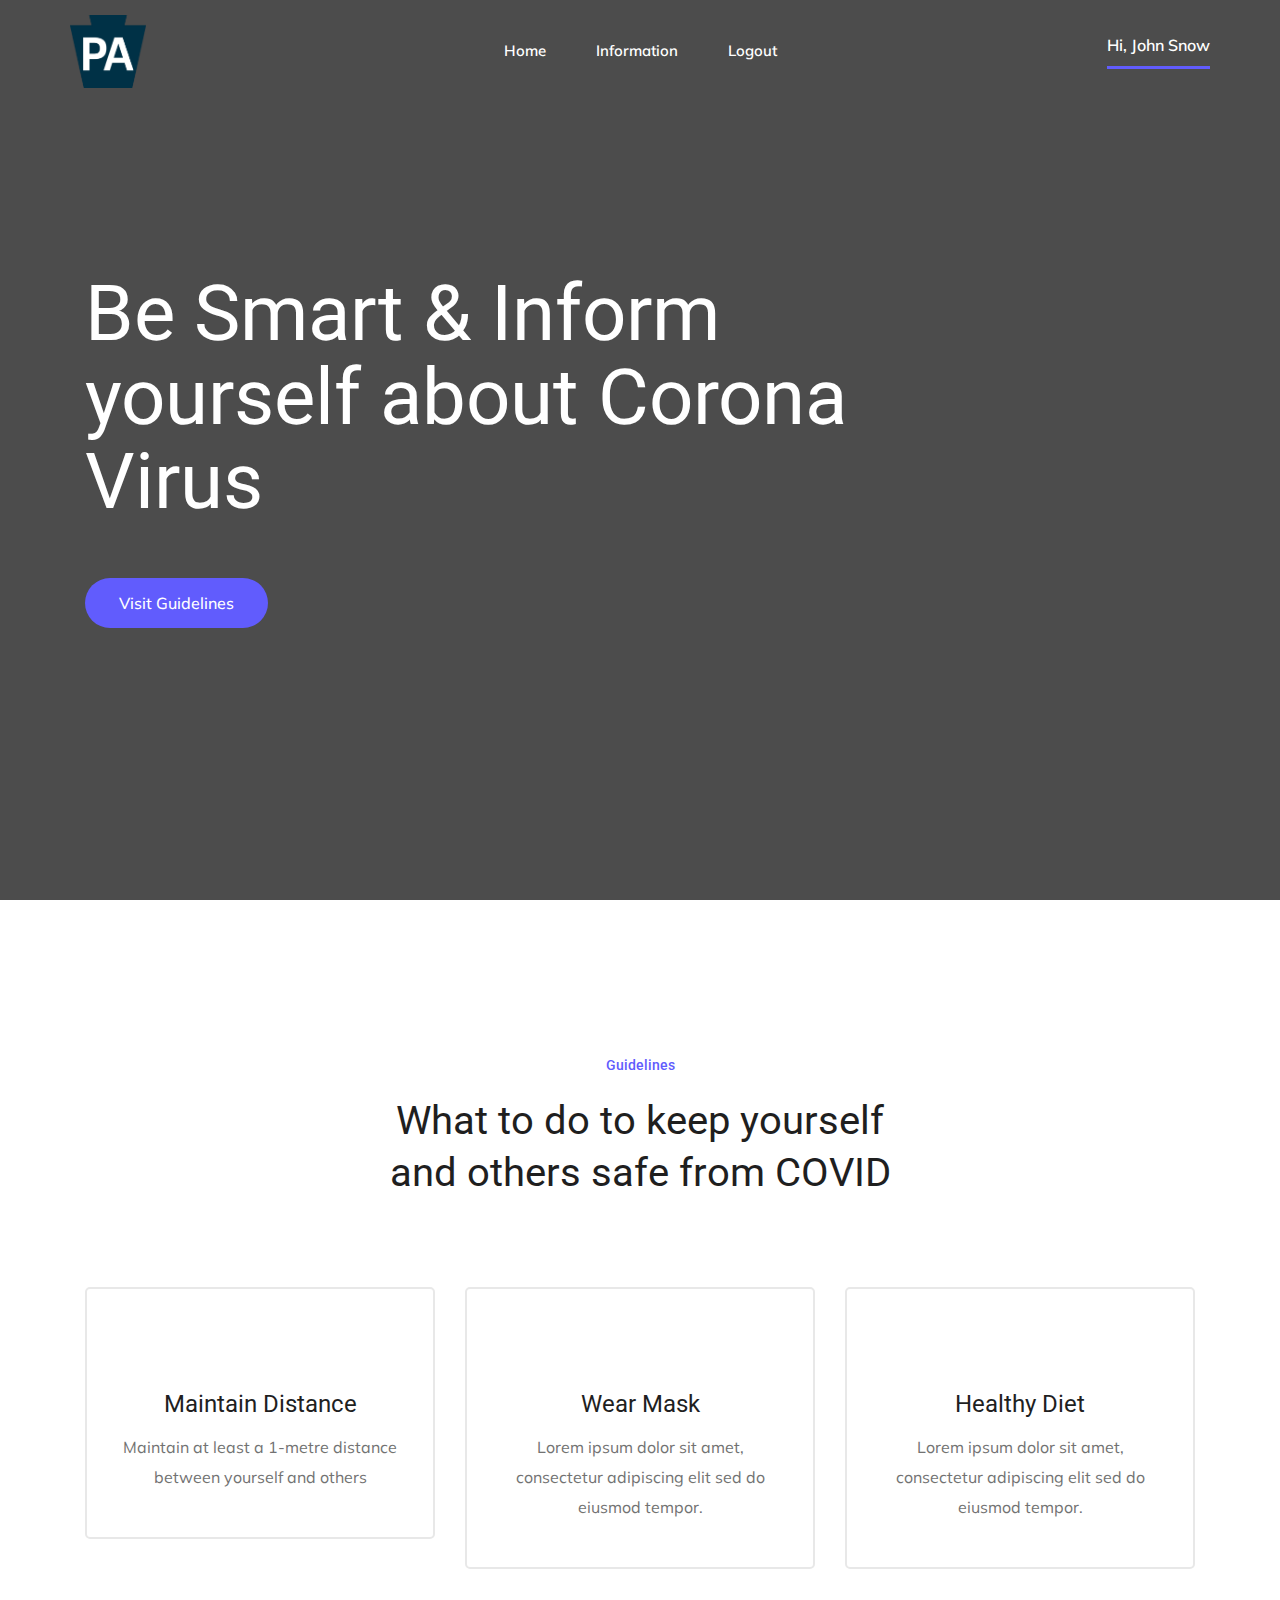
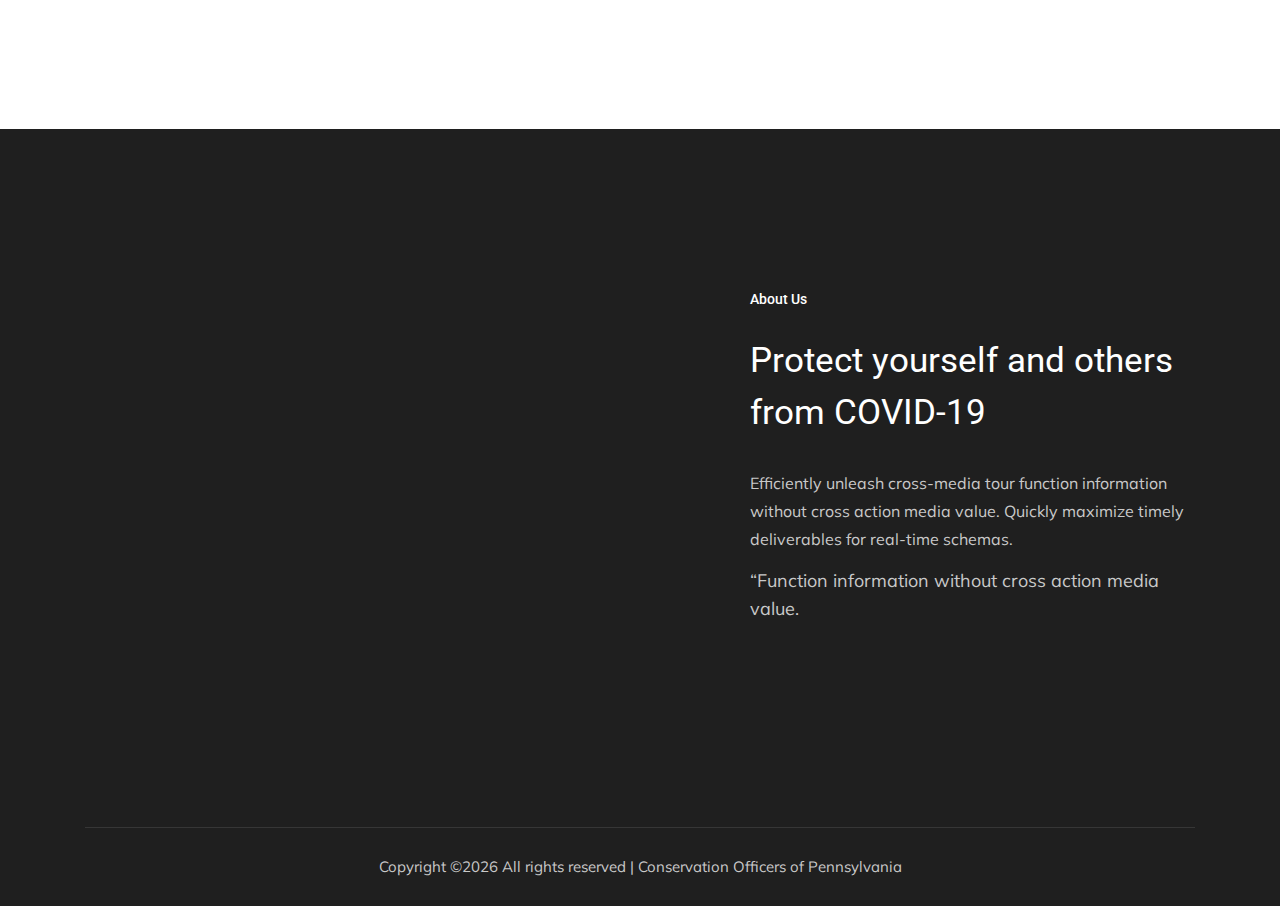
==== commit fcbcc86e: "Update home.html" ====
--- a/home.html
+++ b/home.html
@@ -8,7 +8,7 @@
 <meta name="description" content="">
 <meta name="viewport" content="width=device-width, initial-scale=1">
 
-<link rel="shortcut icon" href="assets/imgs/copa_logo.png" type="image/x-icon">  
+<link rel="shortcut icon" href="assets/imgs/pa_gov.png" type="image/x-icon">  
 
 <!-- <link rel="manifest" href="site.webmanifest"> -->
 <!-- Place favicon.ico in the root directory -->
@@ -28,10 +28,10 @@
     background-image: url(https://bostonglobe-prod.cdn.arcpublishing.com/resizer/13lHz51WtdcXd3jiH9vYpDDgEOo=/1440x0/arc-anglerfish-arc2-prod-bostonglobe.s3.amazonaws.com/public/D3DM2EZ62YUIU7ZP45FVDKS4FU.jpg);
     
 }
-<script id="pega-wm-chat" src="https://widget.use1.chat.pega.digital/0f39f55a-a44f-4980-b6b9-360b5de62053/widget.js"></script> 
+
 </style>
 
-
+<script id="pega-wm-chat" src="https://widget.use1.chat.pega.digital/0f39f55a-a44f-4980-b6b9-360b5de62053/widget.js"></script> 
 
 </head>
 <body>
@@ -47,7 +47,7 @@
 <div class="col-xl-2 col-lg-2">
 <div class="logo-img">
 <a href="index.html">
-<img src="assets/imgs/copa_logo.png" width="40%" alt="">
+<img src="assets/imgs/pa_gov.png" width="40%" alt="">
 </a>
 </div>
 </div>
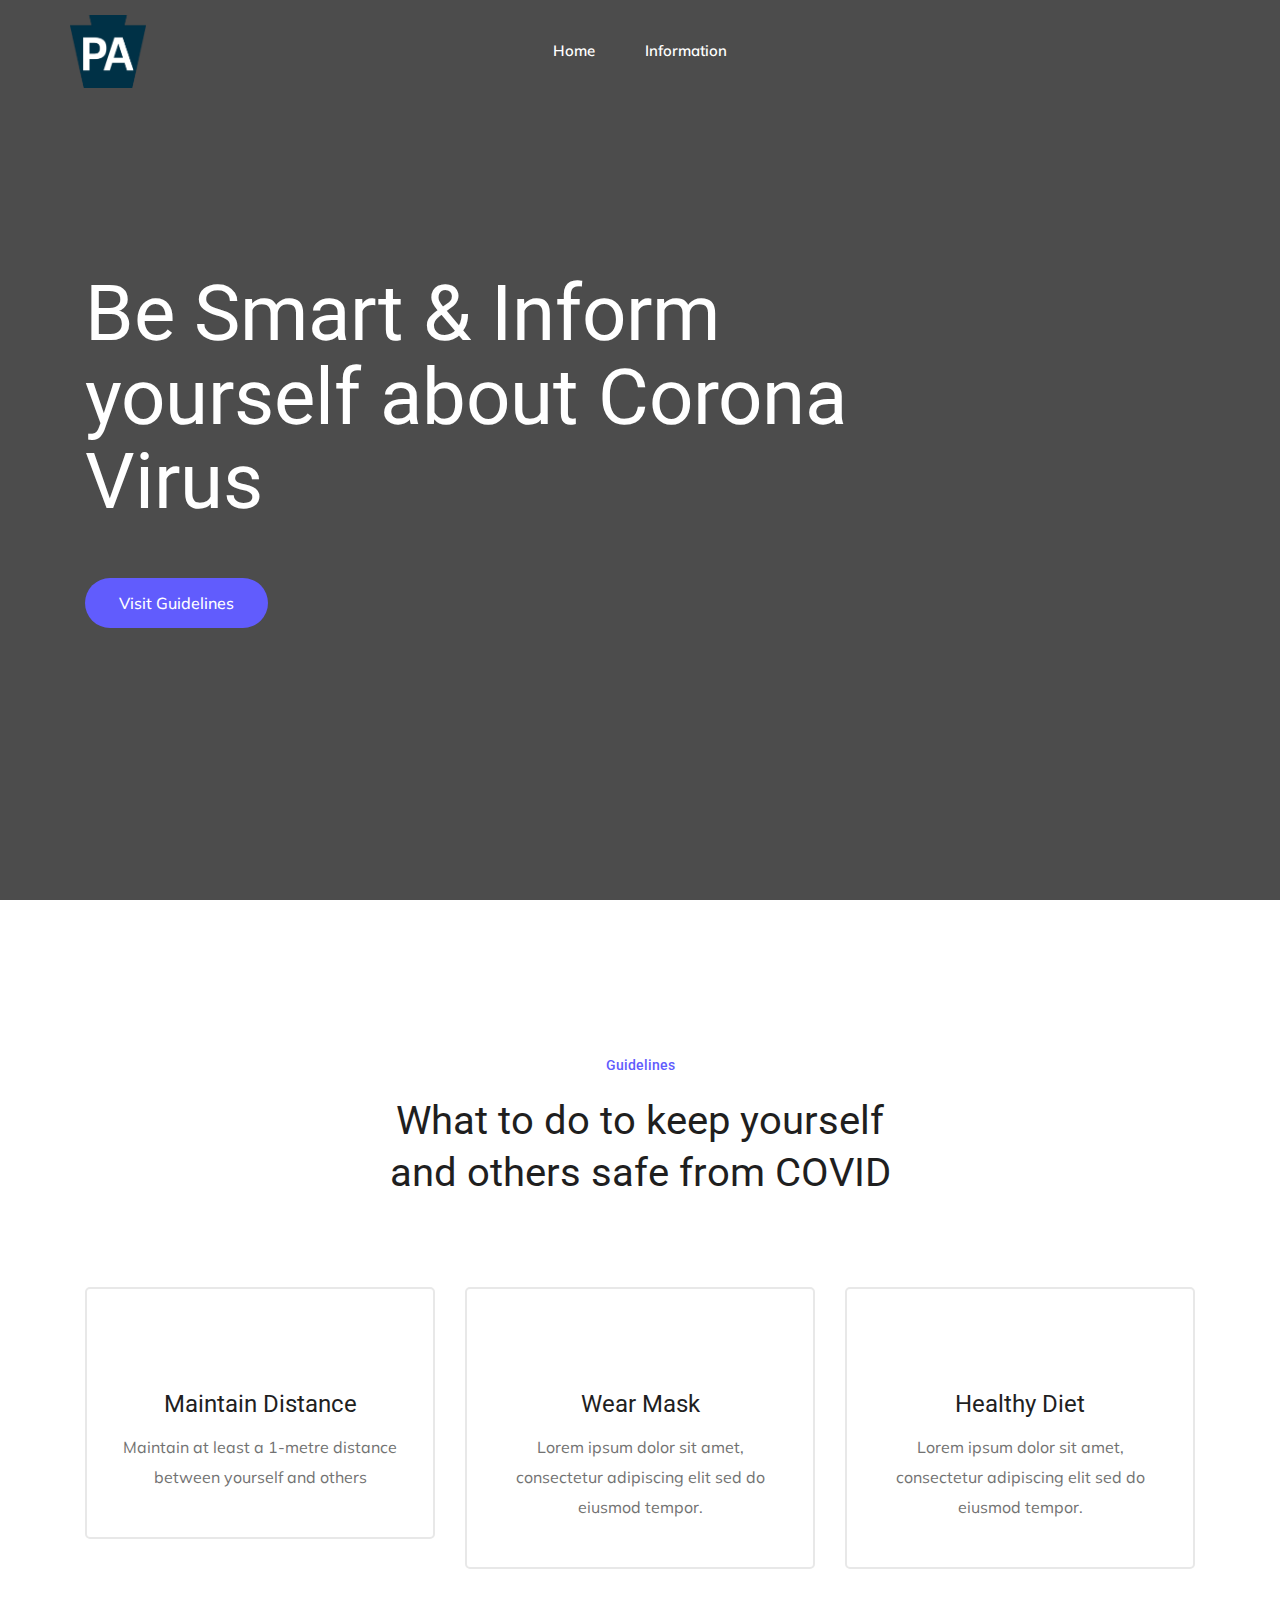
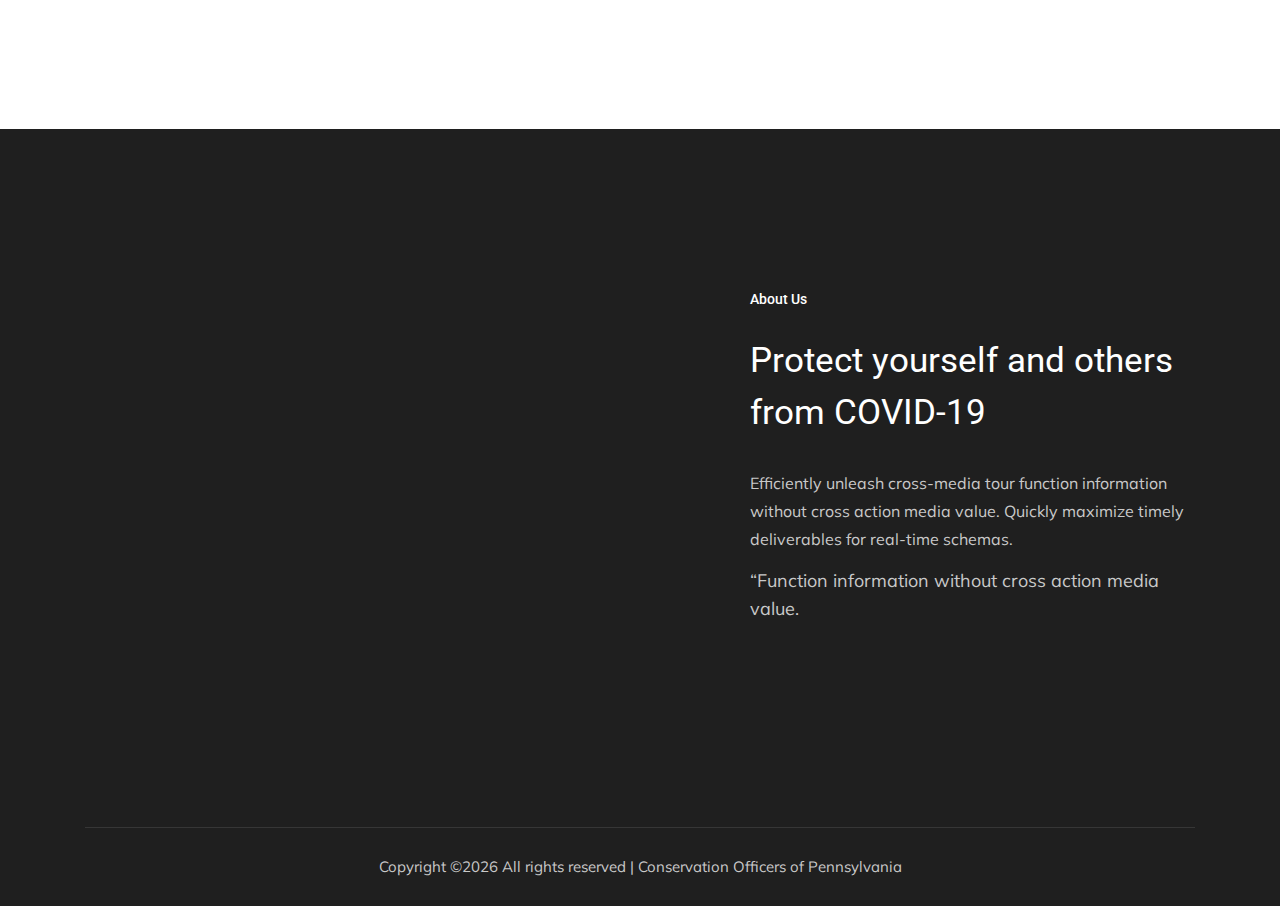
==== commit dd359659: "Update home.html" ====
--- a/home.html
+++ b/home.html
@@ -58,14 +58,14 @@
 <li><a class="active" href="index.html">Home</a></li>
 <li><a href="#">information</a></li>
 
-<li><a href="/index.html">Logout</a></li>
+<!-- <li><a href="/index.html">Logout</a></li> -->
 </ul>
 </nav>
 </div>
 </div>
 <div class="col-lg-2 d-none d-lg-block">
 <div class="log_chat_area d-flex align-items-end">
-<a href="#" data-scroll-nav="0" class="say_hi">Hi, John Snow</a> 
+<!-- <a href="#" data-scroll-nav="0" class="say_hi">Hi, John Snow</a>  -->
 </div>
 </div>
 <div class="col-12">
